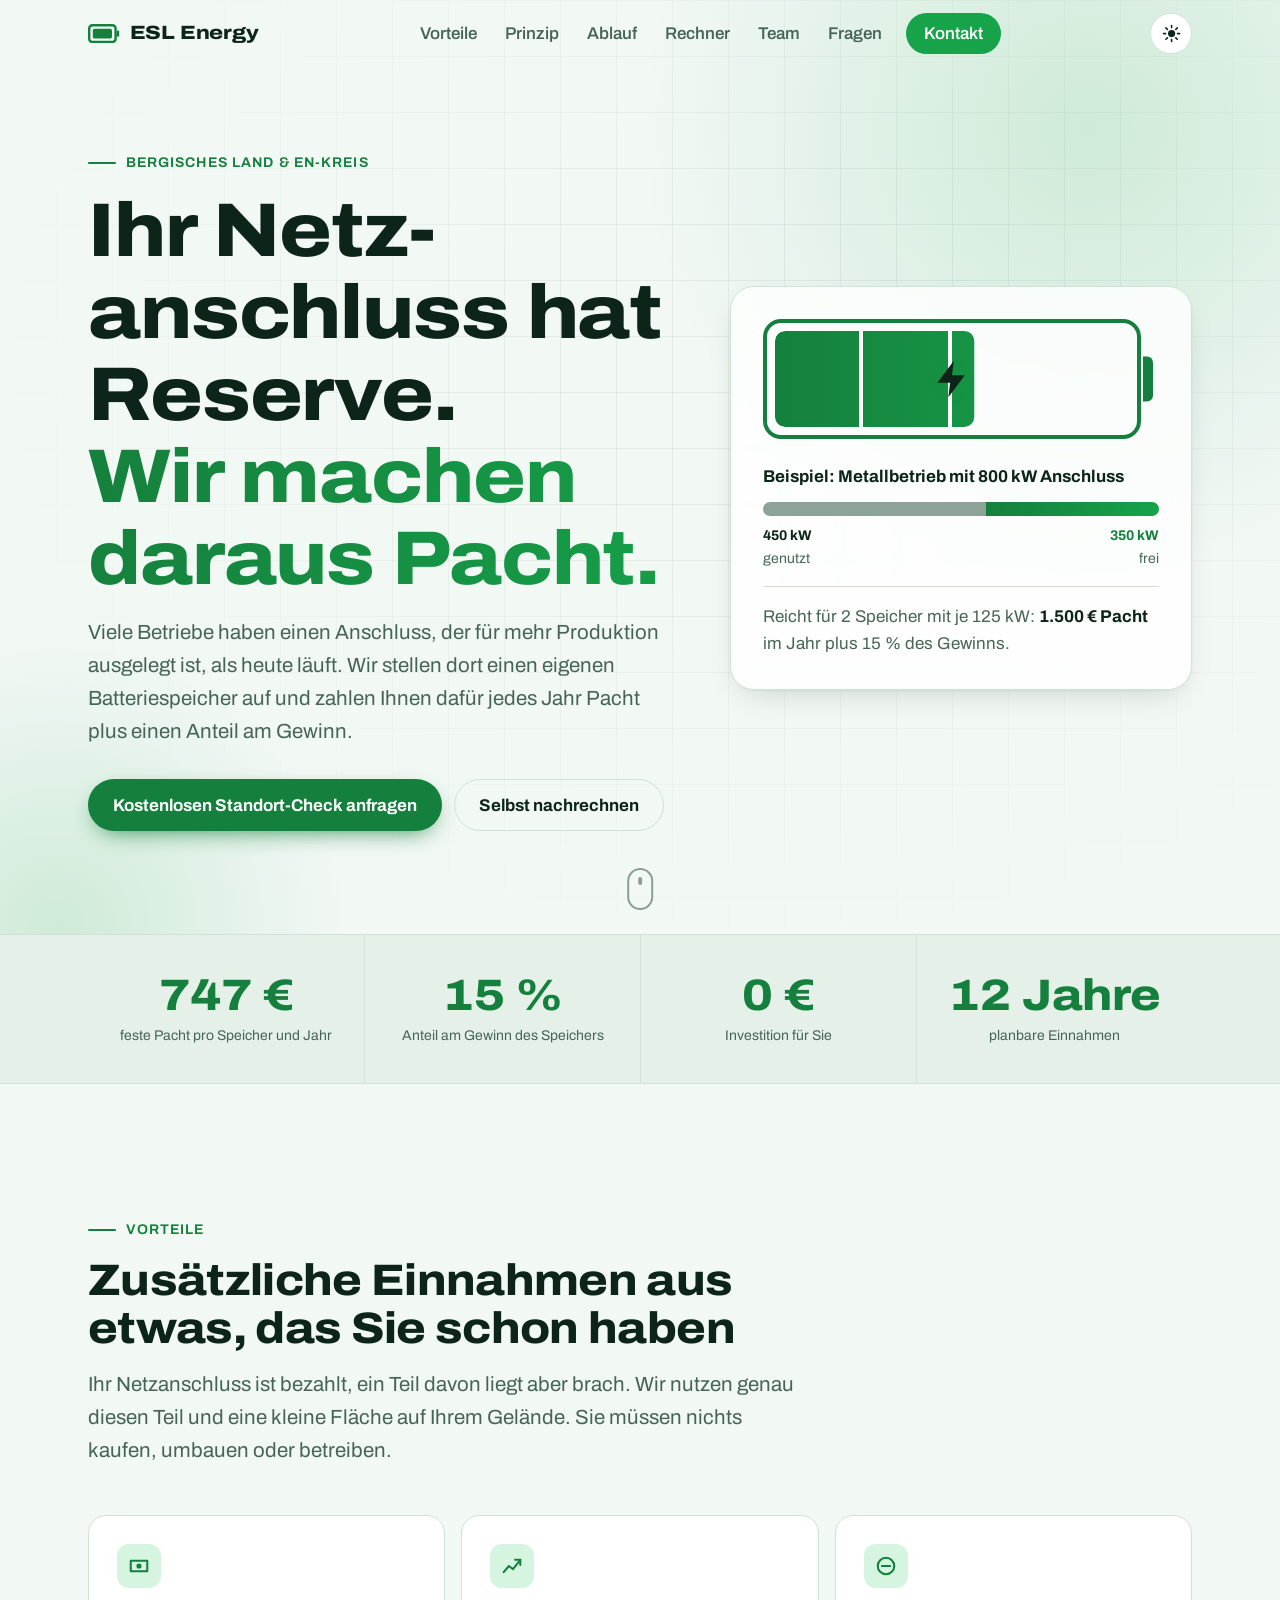
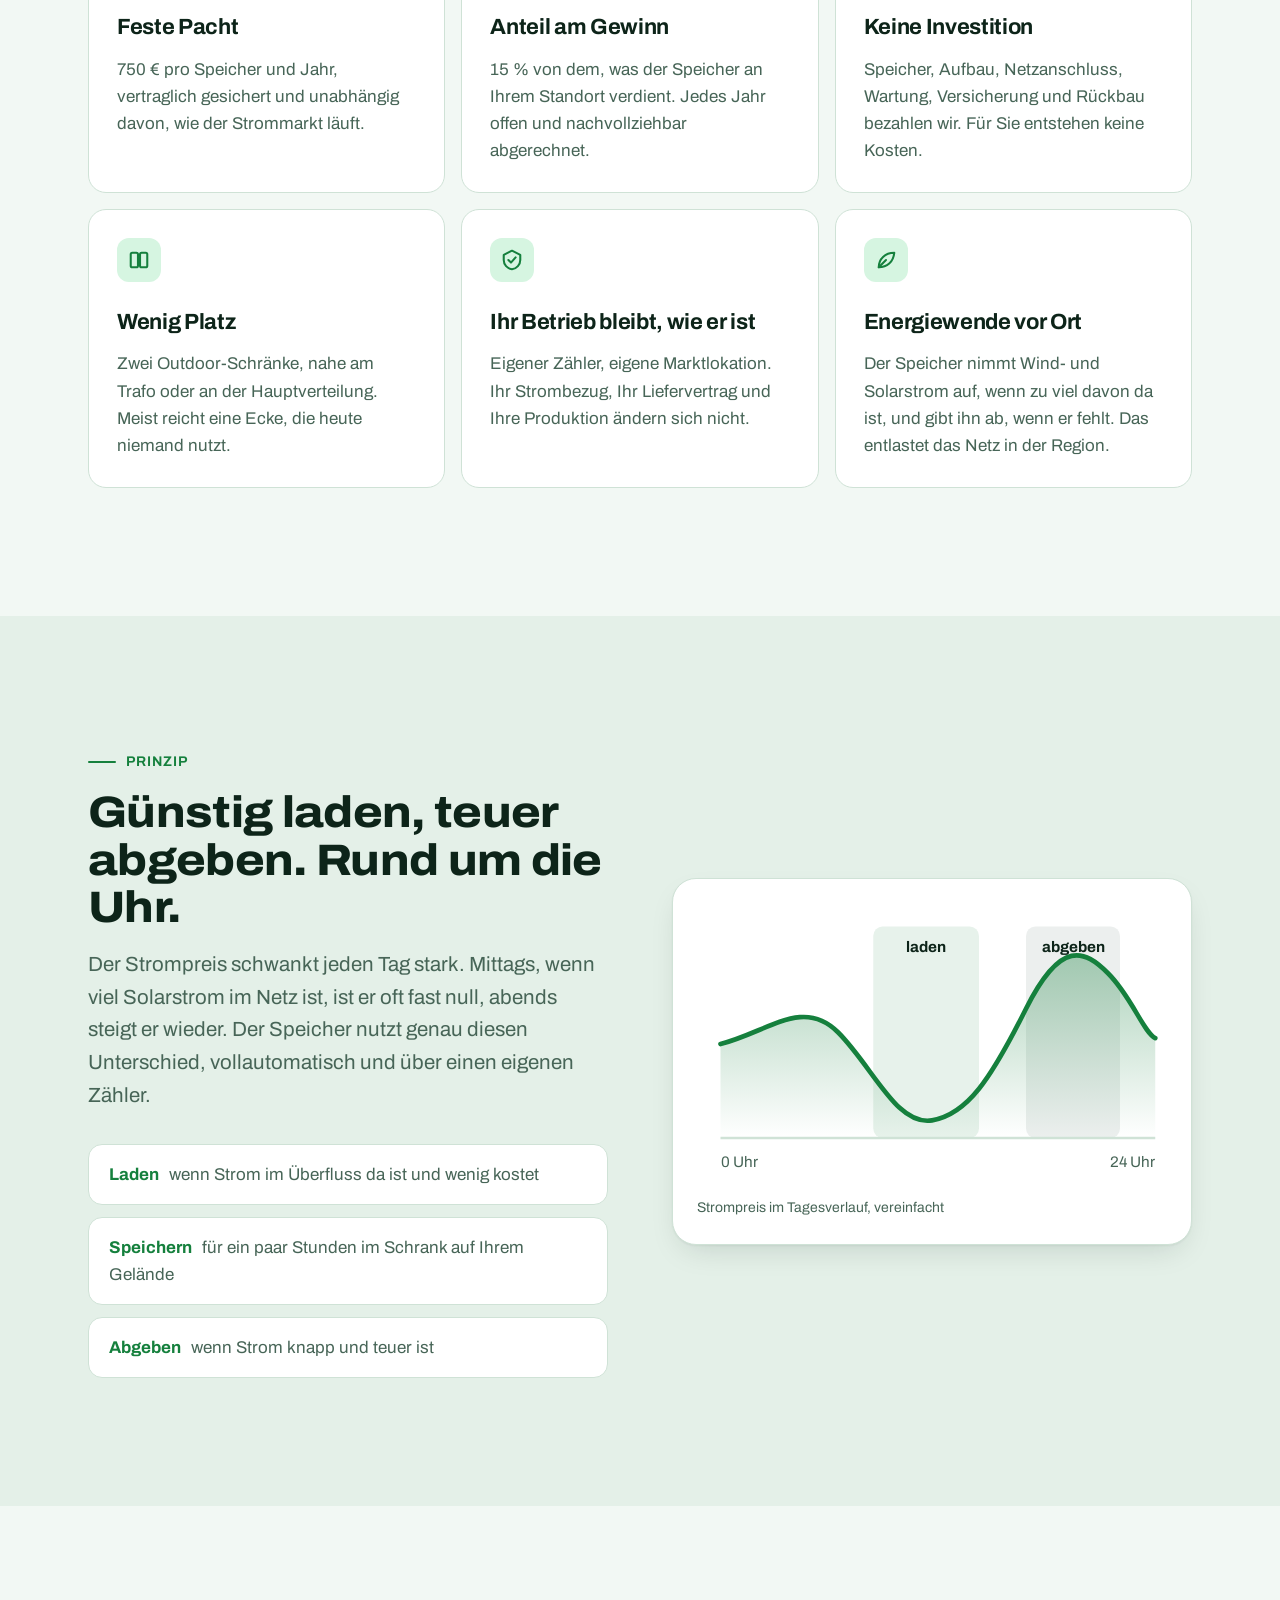
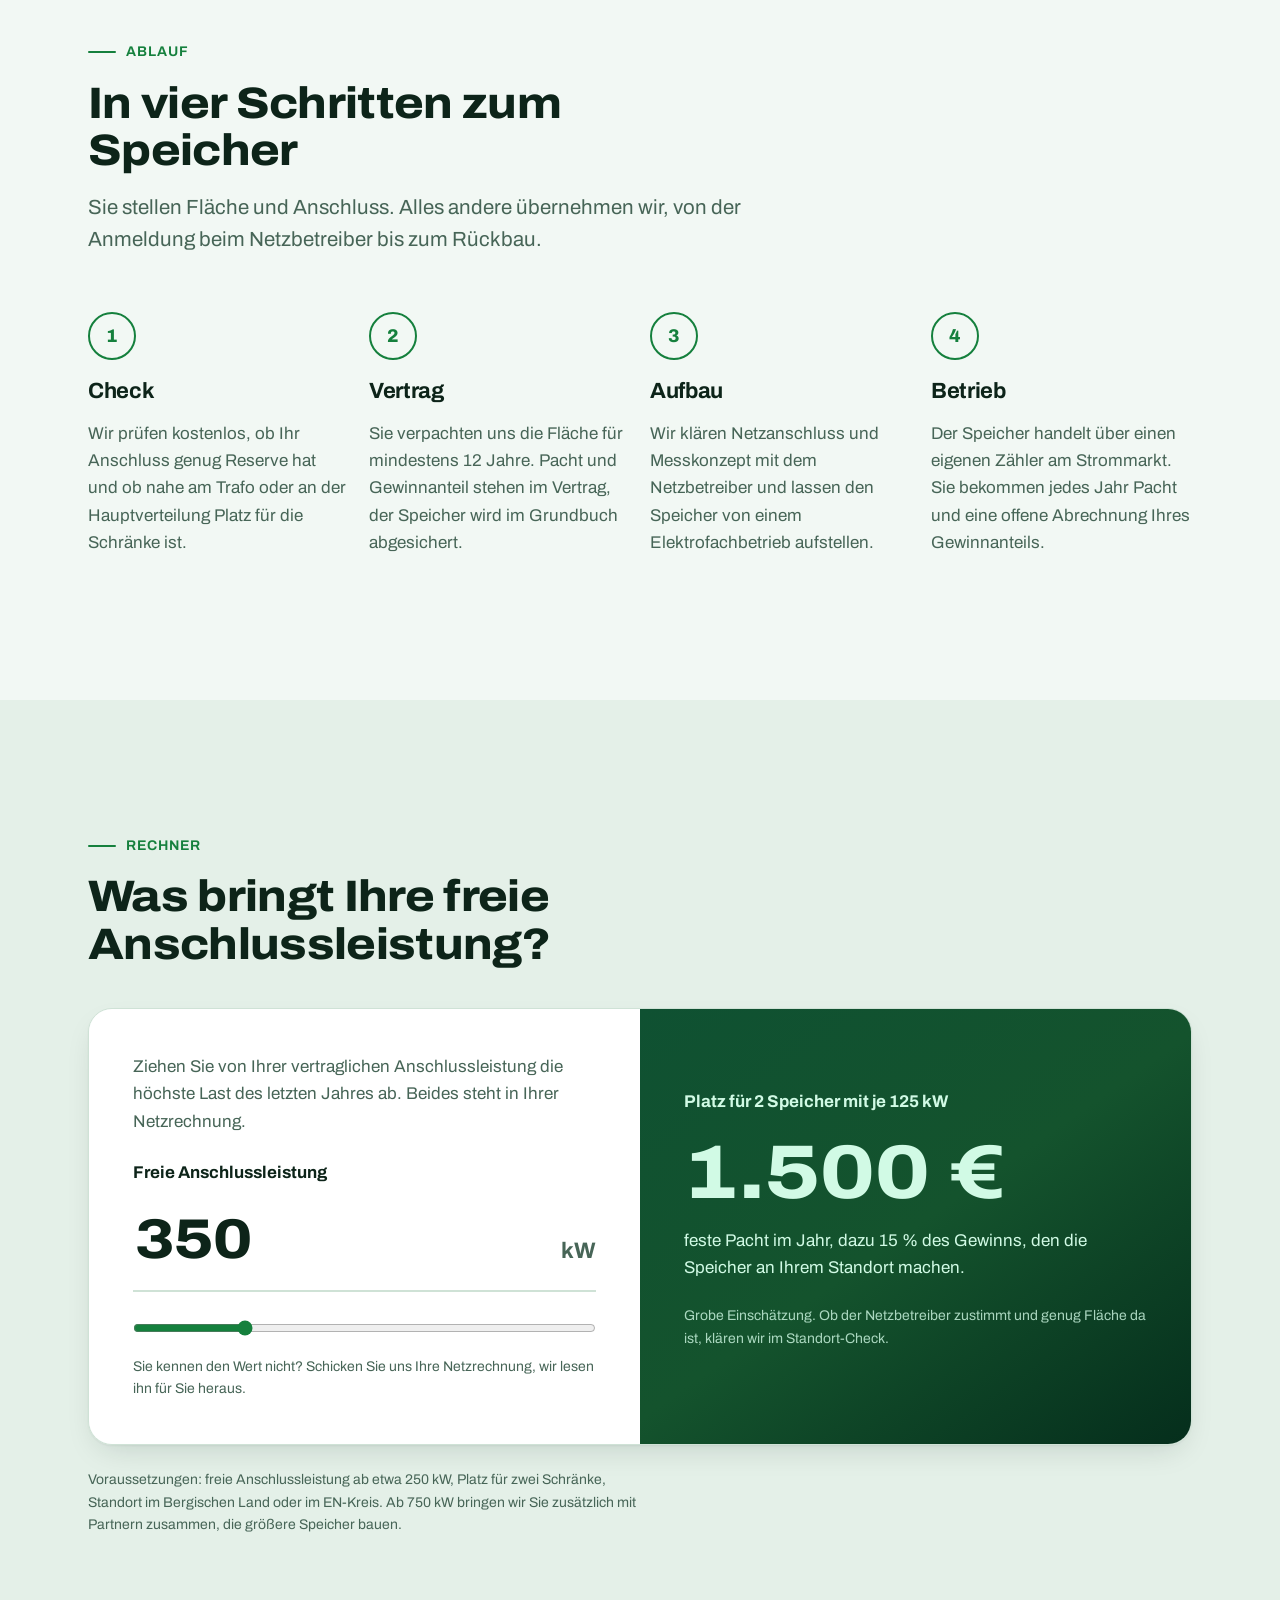
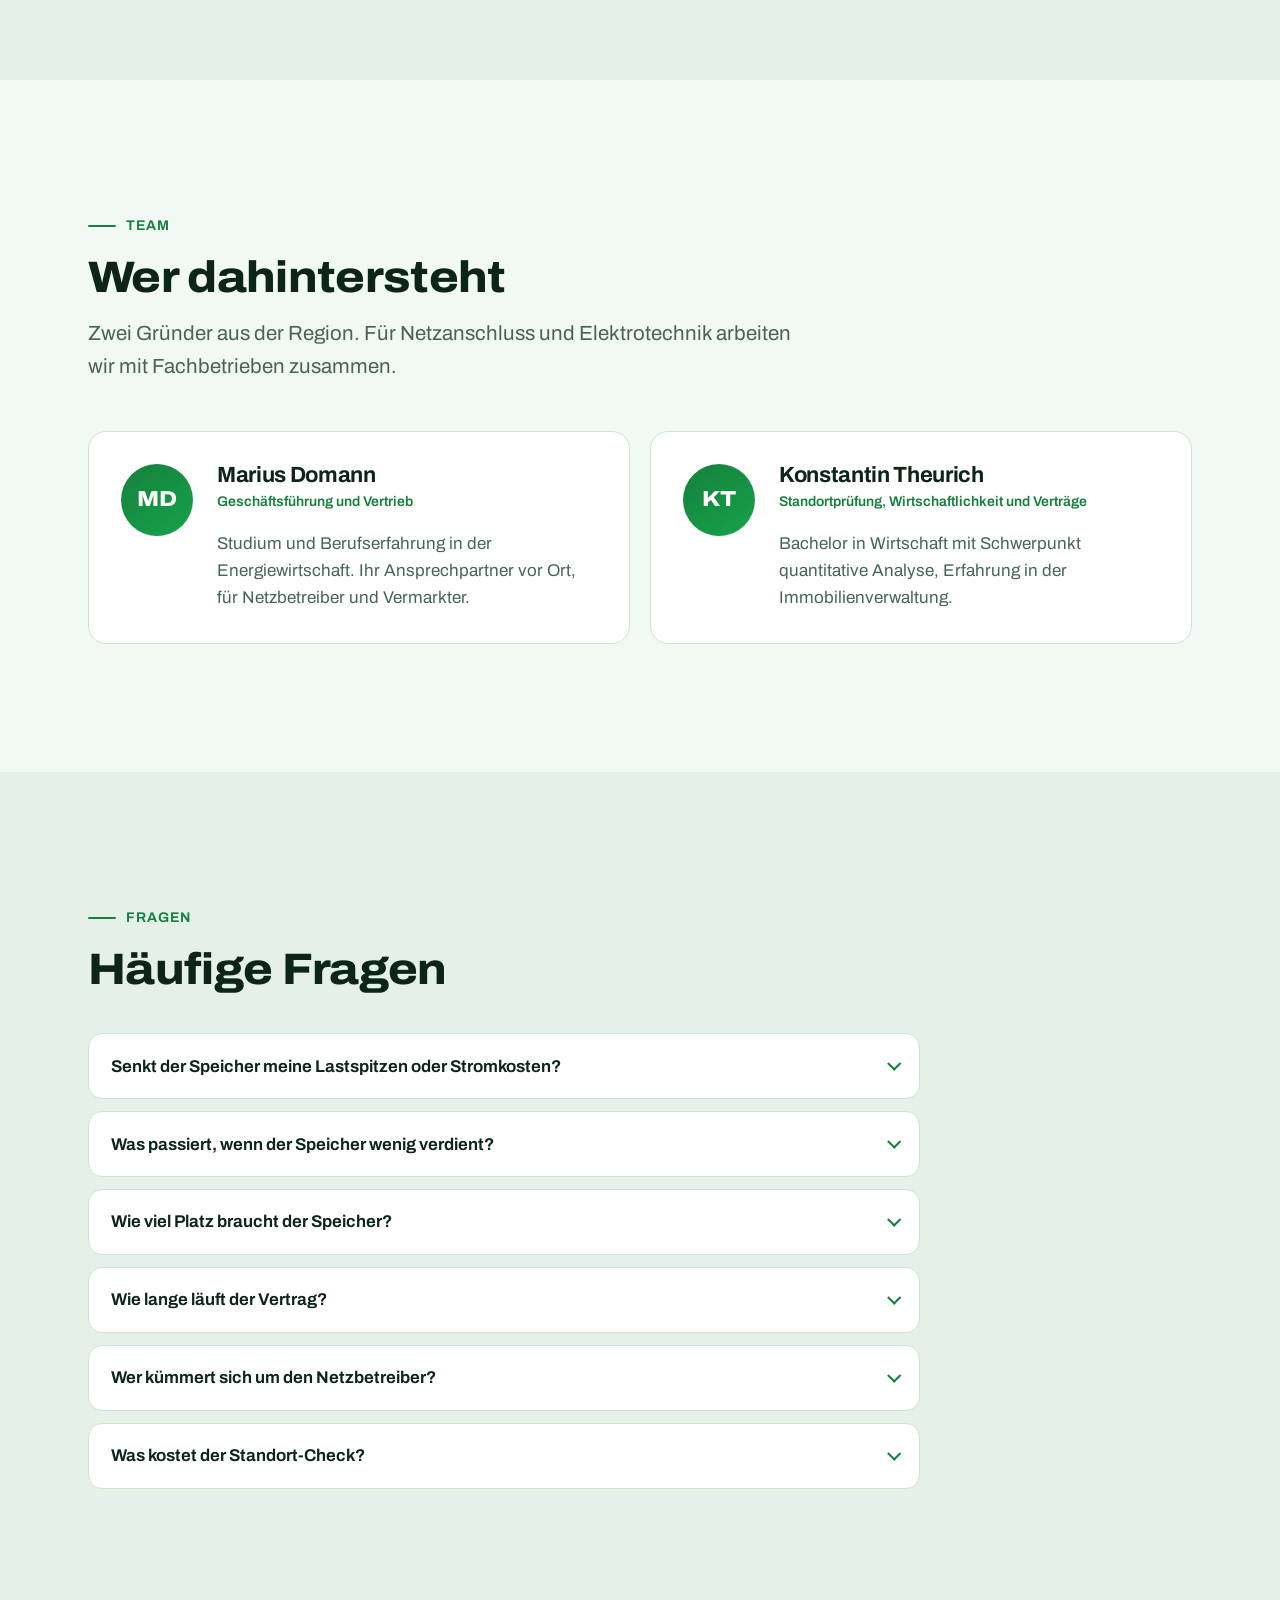
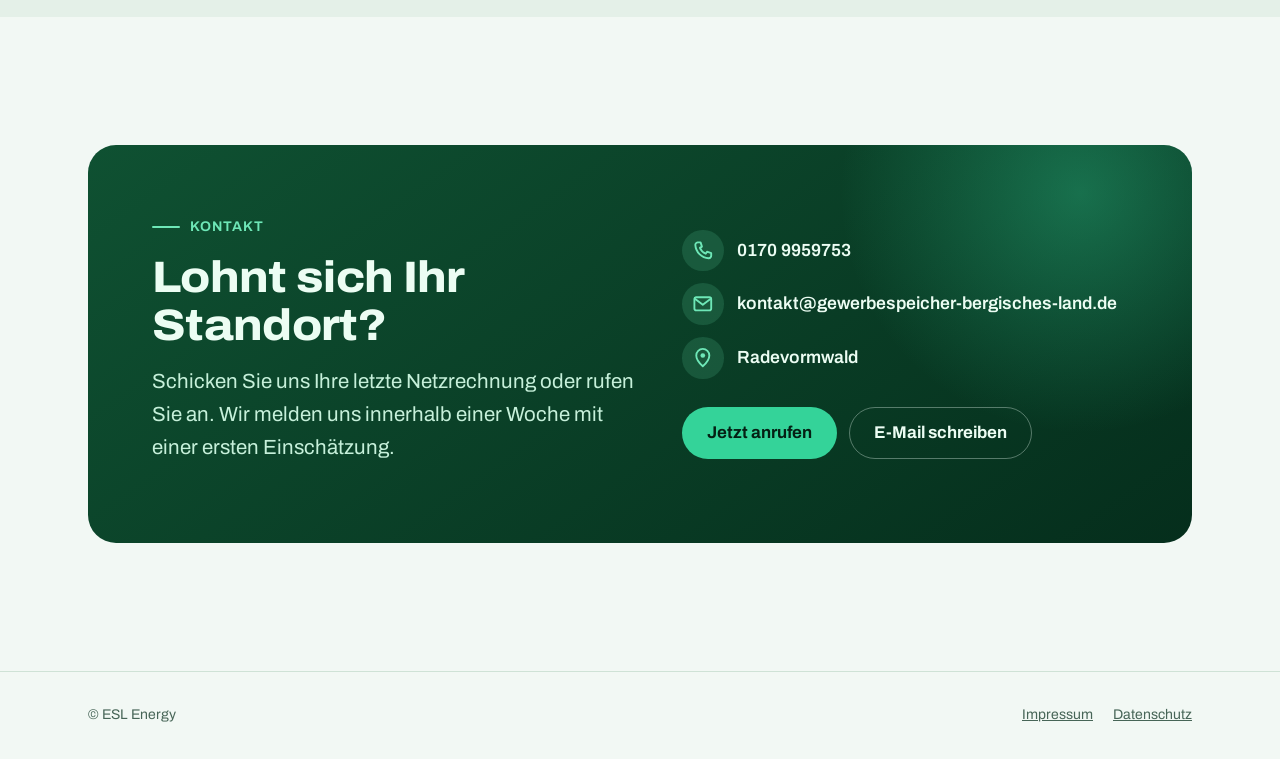
==== index.html @ 4857c7fc "Akku-Ladestand an Auslastung des Beispiels koppeln Die Batterie im Hero lädt jetzt einmal auf den ge" ====
<!doctype html>
<html lang="de">
<head>
  <meta charset="utf-8">
  <meta name="viewport" content="width=device-width, initial-scale=1">
  <title>ESL Energy – Pacht für Ihre freie Anschlussleistung</title>
  <meta name="description" content="ESL Energy stellt einen Batteriespeicher an Ihren vorhandenen Netzanschluss und zahlt Ihnen dafür Pacht plus Gewinnanteil. Ohne Investition, ohne Eingriff in Ihren Betrieb. Für Betriebe im Bergischen Land und im EN-Kreis.">
  <link rel="preload" href="fonts/archivo.woff2" as="font" type="font/woff2" crossorigin>
  <link rel="stylesheet" href="css/style.css">
  <link rel="icon" href="data:image/svg+xml,%3Csvg xmlns='http://www.w3.org/2000/svg' viewBox='0 0 32 32'%3E%3Crect width='32' height='32' rx='7' fill='%230f2a1f'/%3E%3Crect x='7' y='10' width='16' height='12' rx='2' fill='none' stroke='%2334d399' stroke-width='2'/%3E%3Crect x='24' y='14' width='2' height='4' rx='1' fill='%2334d399'/%3E%3Crect x='10' y='13' width='10' height='6' rx='1' fill='%2334d399'/%3E%3C/svg%3E">
  <script>
    // Gespeichertes Farbschema vor dem ersten Zeichnen setzen, damit nichts flackert
    try { var t = localStorage.getItem("esl-theme"); if (t) document.documentElement.dataset.theme = t; } catch (e) {}
  </script>
</head>
<body>

<div class="fortschritt" aria-hidden="true"><span></span></div>

<header class="kopf">
  <div class="wrap">
    <a class="marke" href="#start" aria-label="ESL Energy, nach oben">
      <svg viewBox="0 0 40 24" aria-hidden="true"><rect x="1.5" y="1.5" width="33" height="21" rx="4" fill="none" stroke="currentColor" stroke-width="3"/><rect x="36" y="8" width="3" height="8" rx="1.5" fill="currentColor"/><rect class="marke-ladung" x="6" y="6" width="24" height="12" rx="2" fill="currentColor"/></svg>
      ESL Energy
    </a>
    <nav class="nav" id="nav" aria-label="Hauptnavigation">
      <a href="#vorteile">Vorteile</a>
      <a href="#prinzip">Prinzip</a>
      <a href="#ablauf">Ablauf</a>
      <a href="#rechner">Rechner</a>
      <a href="#team">Team</a>
      <a href="#fragen">Fragen</a>
      <a class="nav-kontakt" href="#kontakt">Kontakt</a>
    </nav>
    <div class="kopf-aktionen">
      <button class="thema" type="button" aria-label="Hell oder dunkel umschalten">
        <svg class="thema-sonne" viewBox="0 0 24 24" aria-hidden="true"><circle cx="12" cy="12" r="4.5" fill="currentColor"/><g stroke="currentColor" stroke-width="2" stroke-linecap="round"><path d="M12 2v2.5M12 19.5V22M2 12h2.5M19.5 12H22M4.9 4.9l1.8 1.8M17.3 17.3l1.8 1.8M4.9 19.1l1.8-1.8M17.3 6.7l1.8-1.8"/></g></svg>
        <svg class="thema-mond" viewBox="0 0 24 24" aria-hidden="true"><path d="M20 14.5A8.5 8.5 0 0 1 9.5 4a8.5 8.5 0 1 0 10.5 10.5Z" fill="currentColor"/></svg>
      </button>
      <button class="menue" type="button" aria-label="Menü öffnen" aria-expanded="false" aria-controls="nav"><span></span><span></span></button>
    </div>
  </div>
</header>

<main>

  <section class="hero" id="start">
    <div class="hero-raster" aria-hidden="true"></div>
    <div class="wrap hero-inhalt">
      <div>
        <p class="kicker zeige">Bergisches Land &amp; EN-Kreis</p>
        <h1 class="zeige">Ihr Netz&shy;anschluss hat Reserve. <em>Wir machen daraus Pacht.</em></h1>
        <p class="lead zeige">Viele Betriebe haben einen Anschluss, der für mehr Produktion ausgelegt ist, als heute läuft. Wir stellen dort einen eigenen Batteriespeicher auf und zahlen Ihnen dafür jedes Jahr Pacht plus einen Anteil am Gewinn.</p>
        <div class="hero-aktion zeige">
          <a class="button" href="#kontakt">Kostenlosen Standort-Check anfragen</a>
          <a class="button button-leise" href="#rechner">Selbst nachrechnen</a>
        </div>
      </div>

      <figure class="akku zeige" style="--genutzt: 56.25%" aria-label="Beispiel: Netzanschluss mit 800 kW, davon 450 kW genutzt und 350 kW frei">
        <div class="akku-koerper" aria-hidden="true">
          <div class="akku-fuellung"></div>
          <svg class="akku-blitz" viewBox="0 0 24 24"><path d="M13 2 4 14h7l-1 8 9-12h-7z" fill="currentColor"/></svg>
        </div>
        <figcaption>
          <p class="akku-titel">Beispiel: Metallbetrieb mit 800 kW Anschluss</p>
          <div class="balken" aria-hidden="true"><div class="balken-genutzt"></div><div class="balken-frei"></div></div>
          <div class="balken-legende">
            <div><b>450 kW</b><span>genutzt</span></div>
            <div><b>350 kW</b><span>frei</span></div>
          </div>
          <p class="akku-fazit">Reicht für 2 Speicher mit je 125 kW: <b>1.500 € Pacht</b> im Jahr plus 15 % des Gewinns.</p>
        </figcaption>
      </figure>
    </div>
    <a class="runter" href="#vorteile" aria-label="Weiter nach unten"><span></span></a>
  </section>

  <section class="zahlenband" aria-label="Unser Angebot in Zahlen">
    <div class="wrap">
      <dl>
        <div class="zeige"><dt><span data-zaehle="750">750</span> €</dt><dd>feste Pacht pro Speicher und Jahr</dd></div>
        <div class="zeige"><dt><span data-zaehle="15">15</span> %</dt><dd>Anteil am Gewinn des Speichers</dd></div>
        <div class="zeige"><dt><span data-zaehle="0">0</span> €</dt><dd>Investition für Sie</dd></div>
        <div class="zeige"><dt><span data-zaehle="12">12</span> Jahre</dt><dd>planbare Einnahmen</dd></div>
      </dl>
    </div>
  </section>

  <section class="abschnitt" id="vorteile">
    <div class="wrap">
      <p class="kicker zeige">Vorteile</p>
      <h2 class="zeige">Zusätzliche Einnahmen aus etwas, das Sie schon haben</h2>
      <p class="lead zeige">Ihr Netzanschluss ist bezahlt, ein Teil davon liegt aber brach. Wir nutzen genau diesen Teil und eine kleine Fläche auf Ihrem Gelände. Sie müssen nichts kaufen, umbauen oder betreiben.</p>
      <div class="karten">
        <article class="karte zeige">
          <svg viewBox="0 0 24 24" aria-hidden="true"><path d="M4 7h16v10H4z" fill="none" stroke="currentColor" stroke-width="2" stroke-linejoin="round"/><circle cx="12" cy="12" r="2.5" fill="currentColor"/></svg>
          <h3>Feste Pacht</h3>
          <p>750 € pro Speicher und Jahr, vertraglich gesichert und unabhängig davon, wie der Strommarkt läuft.</p>
        </article>
        <article class="karte zeige">
          <svg viewBox="0 0 24 24" aria-hidden="true"><path d="M4 18l5-6 4 3 7-9" fill="none" stroke="currentColor" stroke-width="2" stroke-linecap="round" stroke-linejoin="round"/><path d="M15 6h5v5" fill="none" stroke="currentColor" stroke-width="2" stroke-linecap="round" stroke-linejoin="round"/></svg>
          <h3>Anteil am Gewinn</h3>
          <p>15 % von dem, was der Speicher an Ihrem Standort verdient. Jedes Jahr offen und nachvollziehbar abgerechnet.</p>
        </article>
        <article class="karte zeige">
          <svg viewBox="0 0 24 24" aria-hidden="true"><circle cx="12" cy="12" r="8" fill="none" stroke="currentColor" stroke-width="2"/><path d="M8 12h8" stroke="currentColor" stroke-width="2" stroke-linecap="round"/></svg>
          <h3>Keine Investition</h3>
          <p>Speicher, Aufbau, Netzanschluss, Wartung, Versicherung und Rückbau bezahlen wir. Für Sie entstehen keine Kosten.</p>
        </article>
        <article class="karte zeige">
          <svg viewBox="0 0 24 24" aria-hidden="true"><rect x="4" y="5" width="7" height="14" rx="1.5" fill="none" stroke="currentColor" stroke-width="2"/><rect x="13" y="5" width="7" height="14" rx="1.5" fill="none" stroke="currentColor" stroke-width="2"/></svg>
          <h3>Wenig Platz</h3>
          <p>Zwei Outdoor-Schränke, nahe am Trafo oder an der Hauptverteilung. Meist reicht eine Ecke, die heute niemand nutzt.</p>
        </article>
        <article class="karte zeige">
          <svg viewBox="0 0 24 24" aria-hidden="true"><path d="M12 3l8 4v5c0 4.5-3.4 8.3-8 9-4.6-.7-8-4.5-8-9V7z" fill="none" stroke="currentColor" stroke-width="2" stroke-linejoin="round"/><path d="M8.5 12l2.5 2.5 4.5-5" fill="none" stroke="currentColor" stroke-width="2" stroke-linecap="round" stroke-linejoin="round"/></svg>
          <h3>Ihr Betrieb bleibt, wie er ist</h3>
          <p>Eigener Zähler, eigene Marktlokation. Ihr Strombezug, Ihr Liefervertrag und Ihre Produktion ändern sich nicht.</p>
        </article>
        <article class="karte zeige">
          <svg viewBox="0 0 24 24" aria-hidden="true"><path d="M5 19c0-8 6-14 15-14-1 9-7 14-15 14z" fill="none" stroke="currentColor" stroke-width="2" stroke-linejoin="round"/><path d="M5 19l7-7" stroke="currentColor" stroke-width="2" stroke-linecap="round"/></svg>
          <h3>Energiewende vor Ort</h3>
          <p>Der Speicher nimmt Wind- und Solarstrom auf, wenn zu viel davon da ist, und gibt ihn ab, wenn er fehlt. Das entlastet das Netz in der Region.</p>
        </article>
      </div>
    </div>
  </section>

  <section class="abschnitt abschnitt-tief" id="prinzip">
    <div class="wrap prinzip">
      <div>
        <p class="kicker zeige">Prinzip</p>
        <h2 class="zeige">Günstig laden, teuer abgeben. Rund um die Uhr.</h2>
        <p class="lead zeige">Der Strompreis schwankt jeden Tag stark. Mittags, wenn viel Solarstrom im Netz ist, ist er oft fast null, abends steigt er wieder. Der Speicher nutzt genau diesen Unterschied, vollautomatisch und über einen eigenen Zähler.</p>
        <ol class="prinzip-schritte">
          <li class="zeige"><b>Laden</b> wenn Strom im Überfluss da ist und wenig kostet</li>
          <li class="zeige"><b>Speichern</b> für ein paar Stunden im Schrank auf Ihrem Gelände</li>
          <li class="zeige"><b>Abgeben</b> wenn Strom knapp und teuer ist</li>
        </ol>
      </div>
      <figure class="kurve zeige" aria-label="Schematischer Tagesverlauf des Strompreises mit Lade- und Entladephasen">
        <svg viewBox="0 0 400 240" aria-hidden="true">
          <defs>
            <linearGradient id="kurve-flaeche" x1="0" y1="0" x2="0" y2="1"><stop offset="0" stop-color="currentColor" stop-opacity=".35"/><stop offset="1" stop-color="currentColor" stop-opacity="0"/></linearGradient>
          </defs>
          <rect class="kurve-laden" x="150" y="20" width="90" height="180" rx="8"/>
          <rect class="kurve-abgeben" x="280" y="20" width="80" height="180" rx="8"/>
          <path class="kurve-flaeche" d="M20 120 C60 110 90 80 120 110 S170 190 200 185 S250 150 280 90 S330 40 350 60 S380 110 390 115 L390 200 L20 200 Z" fill="url(#kurve-flaeche)"/>
          <path class="kurve-linie" d="M20 120 C60 110 90 80 120 110 S170 190 200 185 S250 150 280 90 S330 40 350 60 S380 110 390 115" fill="none" stroke="currentColor" stroke-width="4" stroke-linecap="round"/>
          <line x1="20" y1="200" x2="390" y2="200" class="kurve-achse"/>
          <text x="195" y="42" text-anchor="middle" class="kurve-marke">laden</text>
          <text x="320" y="42" text-anchor="middle" class="kurve-marke">abgeben</text>
          <text x="20" y="225">0 Uhr</text>
          <text x="390" y="225" text-anchor="end">24 Uhr</text>
        </svg>
        <figcaption>Strompreis im Tagesverlauf, vereinfacht</figcaption>
      </figure>
    </div>
  </section>

  <section class="abschnitt" id="ablauf">
    <div class="wrap">
      <p class="kicker zeige">Ablauf</p>
      <h2 class="zeige">In vier Schritten zum Speicher</h2>
      <p class="lead zeige">Sie stellen Fläche und Anschluss. Alles andere übernehmen wir, von der Anmeldung beim Netzbetreiber bis zum Rückbau.</p>
      <ol class="ablauf">
        <li class="zeige">
          <span class="ablauf-nr">1</span>
          <h3>Check</h3>
          <p>Wir prüfen kostenlos, ob Ihr Anschluss genug Reserve hat und ob nahe am Trafo oder an der Hauptverteilung Platz für die Schränke ist.</p>
        </li>
        <li class="zeige">
          <span class="ablauf-nr">2</span>
          <h3>Vertrag</h3>
          <p>Sie verpachten uns die Fläche für mindestens 12 Jahre. Pacht und Gewinnanteil stehen im Vertrag, der Speicher wird im Grundbuch abgesichert.</p>
        </li>
        <li class="zeige">
          <span class="ablauf-nr">3</span>
          <h3>Aufbau</h3>
          <p>Wir klären Netzanschluss und Messkonzept mit dem Netzbetreiber und lassen den Speicher von einem Elektrofachbetrieb aufstellen.</p>
        </li>
        <li class="zeige">
          <span class="ablauf-nr">4</span>
          <h3>Betrieb</h3>
          <p>Der Speicher handelt über einen eigenen Zähler am Strommarkt. Sie bekommen jedes Jahr Pacht und eine offene Abrechnung Ihres Gewinnanteils.</p>
        </li>
      </ol>
    </div>
  </section>

  <section class="abschnitt abschnitt-tief" id="rechner">
    <div class="wrap">
      <p class="kicker zeige">Rechner</p>
      <h2 class="zeige">Was bringt Ihre freie Anschlussleistung?</h2>
      <div class="rechner zeige">
        <div class="rechner-feld">
          <p>Ziehen Sie von Ihrer vertraglichen Anschlussleistung die höchste Last des letzten Jahres ab. Beides steht in Ihrer Netzrechnung.</p>
          <label for="kw">Freie Anschlussleistung</label>
          <div class="eingabe">
            <input id="kw" type="number" inputmode="numeric" min="0" max="5000" step="25" value="350">
            <span>kW</span>
          </div>
          <input id="kw-regler" type="range" min="0" max="1500" step="25" value="350" aria-label="Freie Anschlussleistung einstellen">
          <p class="hinweis">Sie kennen den Wert nicht? Schicken Sie uns Ihre Netzrechnung, wir lesen ihn für Sie heraus.</p>
        </div>
        <div class="ergebnis" id="ergebnis" aria-live="polite"></div>
      </div>
      <p class="voraussetzung zeige">Voraussetzungen: freie Anschlussleistung ab etwa 250 kW, Platz für zwei Schränke, Standort im Bergischen Land oder im EN-Kreis. Ab 750 kW bringen wir Sie zusätzlich mit Partnern zusammen, die größere Speicher bauen.</p>
    </div>
  </section>

  <section class="abschnitt" id="team">
    <div class="wrap">
      <p class="kicker zeige">Team</p>
      <h2 class="zeige">Wer dahintersteht</h2>
      <p class="lead zeige">Zwei Gründer aus der Region. Für Netzanschluss und Elektrotechnik arbeiten wir mit Fachbetrieben zusammen.</p>
      <div class="team">
        <article class="person zeige">
          <div class="person-bild" aria-hidden="true">MD</div>
          <div>
            <h3>Marius Domann</h3>
            <p class="rolle">Geschäftsführung und Vertrieb</p>
            <p>Studium und Berufserfahrung in der Energiewirtschaft. Ihr Ansprechpartner vor Ort, für Netzbetreiber und Vermarkter.</p>
          </div>
        </article>
        <article class="person zeige">
          <div class="person-bild" aria-hidden="true">KT</div>
          <div>
            <h3>Konstantin Theurich</h3>
            <p class="rolle">Standortprüfung, Wirtschaftlichkeit und Verträge</p>
            <p>Bachelor in Wirtschaft mit Schwerpunkt quantitative Analyse, Erfahrung in der Immobilienverwaltung.</p>
          </div>
        </article>
      </div>
    </div>
  </section>

  <section class="abschnitt abschnitt-tief" id="fragen">
    <div class="wrap">
      <p class="kicker zeige">Fragen</p>
      <h2 class="zeige">Häufige Fragen</h2>
      <div class="fragen">
        <details class="zeige">
          <summary>Senkt der Speicher meine Lastspitzen oder Stromkosten?</summary>
          <p>Nein. Der Speicher ist bewusst vom Strombezug Ihres Betriebs getrennt. Er verdient nur am Strommarkt, indem er günstigen Strom speichert und teurer wieder abgibt. Sie verdienen über Pacht und Gewinnanteil.</p>
        </details>
        <details class="zeige">
          <summary>Was passiert, wenn der Speicher wenig verdient?</summary>
          <p>Die Pacht von 750 € pro Speicher und Jahr bekommen Sie in jedem Fall. Nur der Gewinnanteil schwankt mit dem Strommarkt. Das Risiko für Anlage und Betrieb tragen wir.</p>
        </details>
        <details class="zeige">
          <summary>Wie viel Platz braucht der Speicher?</summary>
          <p>Ein Speicher mit 125 kW passt in einen Outdoor-Schrank. Im Normalfall stellen wir zwei Schränke auf, möglichst nah am Trafo oder an der Hauptverteilung, damit die Kabelwege kurz bleiben.</p>
        </details>
        <details class="zeige">
          <summary>Wie lange läuft der Vertrag?</summary>
          <p>Mindestens 12 Jahre. Der Speicher wird mit einer Dienstbarkeit im Grundbuch abgesichert, damit er auch bei einem Verkauf des Grundstücks bleiben kann. Am Ende bauen wir ihn auf unsere Kosten zurück.</p>
        </details>
        <details class="zeige">
          <summary>Wer kümmert sich um den Netzbetreiber?</summary>
          <p>Wir. Anmeldung, eigene Marktlokation, Messkonzept und Abstimmung mit dem Netzbetreiber gehören zu unserer Arbeit. Von Ihnen brauchen wir dafür nur eine Vollmacht und Zugang zum Standort.</p>
        </details>
        <details class="zeige">
          <summary>Was kostet der Standort-Check?</summary>
          <p>Nichts. Wir schauen uns Netzrechnung und Fläche an und sagen Ihnen ehrlich, ob es passt. Ein Vertrag entsteht erst, wenn Sie zustimmen.</p>
        </details>
      </div>
    </div>
  </section>

  <section class="abschnitt kontakt" id="kontakt">
    <div class="wrap">
      <div class="kontakt-box zeige">
        <div>
          <p class="kicker">Kontakt</p>
          <h2>Lohnt sich Ihr Standort?</h2>
          <p class="lead">Schicken Sie uns Ihre letzte Netzrechnung oder rufen Sie an. Wir melden uns innerhalb einer Woche mit einer ersten Einschätzung.</p>
        </div>
        <div class="kontakt-daten">
          <a class="kontakt-zeile" href="tel:+491709959753">
            <svg viewBox="0 0 24 24" aria-hidden="true"><path d="M6.6 3h3l1.5 4.5-2.2 1.4a11 11 0 0 0 6.2 6.2l1.4-2.2L21 14.4v3A2.6 2.6 0 0 1 18.4 20 15.4 15.4 0 0 1 4 5.6 2.6 2.6 0 0 1 6.6 3z" fill="none" stroke="currentColor" stroke-width="2" stroke-linejoin="round"/></svg>
            0170 9959753
          </a>
          <a class="kontakt-zeile" href="mailto:kontakt@gewerbespeicher-bergisches-land.de">
            <svg viewBox="0 0 24 24" aria-hidden="true"><rect x="3" y="5" width="18" height="14" rx="2" fill="none" stroke="currentColor" stroke-width="2"/><path d="M3.5 6.5 12 13l8.5-6.5" fill="none" stroke="currentColor" stroke-width="2" stroke-linejoin="round"/></svg>
            kontakt@gewerbespeicher-bergisches-land.de
          </a>
          <p class="kontakt-zeile kontakt-ort">
            <svg viewBox="0 0 24 24" aria-hidden="true"><path d="M12 21s7-6.1 7-11.5A7 7 0 0 0 5 9.5C5 14.9 12 21 12 21z" fill="none" stroke="currentColor" stroke-width="2" stroke-linejoin="round"/><circle cx="12" cy="9.5" r="2.5" fill="currentColor"/></svg>
            Radevormwald
          </p>
          <div class="kontakt-knoepfe">
            <a class="button" href="tel:+491709959753">Jetzt anrufen</a>
            <a class="button button-leise" href="mailto:kontakt@gewerbespeicher-bergisches-land.de?subject=Standort-Check">E-Mail schreiben</a>
          </div>
        </div>
      </div>
    </div>
  </section>

</main>

<footer class="fuss">
  <div class="wrap">
    <span>© ESL Energy</span>
    <nav aria-label="Rechtliches">
      <a href="impressum.html">Impressum</a>
      <a href="datenschutz.html">Datenschutz</a>
    </nav>
  </div>
</footer>

<script src="js/main.js"></script>
<script src="js/rechner.js"></script>
</body>
</html>
---- css/style.css ----
/* ESL Energy – Stylesheet
   Grüntöne in Hell und Dunkel. Dunkel folgt der Systemeinstellung,
   der Schalter oben rechts überschreibt sie (data-theme auf <html>). */

@font-face {
  font-family: "Archivo";
  src: url("../fonts/archivo.woff2") format("woff2");
  font-weight: 100 900;
  font-stretch: 62% 125%;
  font-display: swap;
}

/* ---------- Farben ---------- */
:root {
  --bg: #f2f8f4;
  --bg-tief: #e4f0e8;
  --flaeche: #ffffff;
  --text: #0d2419;
  --text-2: #476557;
  --linie: #cfe2d6;
  --akzent: #15803d;
  --akzent-2: #16a34a;
  --akzent-hell: #d6f5e1;
  --auf-akzent: #ffffff;
  --glow: rgba(22, 163, 74, 0.16);
  --raster: rgba(13, 36, 25, 0.06);
  --schatten: 0 1px 2px rgba(13, 36, 25, 0.05), 0 12px 32px -12px rgba(13, 36, 25, 0.18);
  --kopf-bg: rgba(242, 248, 244, 0.78);
  color-scheme: light;
}

@media (prefers-color-scheme: dark) {
  :root:not([data-theme="light"]) {
    --bg: #06120c;
    --bg-tief: #0a1b13;
    --flaeche: #0f2419;
    --text: #e3f3e9;
    --text-2: #94b5a3;
    --linie: #1d3a2b;
    --akzent: #34d399;
    --akzent-2: #6ee7b7;
    --akzent-hell: #12382a;
    --auf-akzent: #052014;
    --glow: rgba(52, 211, 153, 0.18);
    --raster: rgba(110, 231, 183, 0.06);
    --schatten: 0 1px 2px rgba(0, 0, 0, 0.3), 0 16px 40px -16px rgba(0, 0, 0, 0.6);
    --kopf-bg: rgba(6, 18, 12, 0.72);
    color-scheme: dark;
  }
}
:root[data-theme="dark"] {
  --bg: #06120c;
  --bg-tief: #0a1b13;
  --flaeche: #0f2419;
  --text: #e3f3e9;
  --text-2: #94b5a3;
  --linie: #1d3a2b;
  --akzent: #34d399;
  --akzent-2: #6ee7b7;
  --akzent-hell: #12382a;
  --auf-akzent: #052014;
  --glow: rgba(52, 211, 153, 0.18);
  --raster: rgba(110, 231, 183, 0.06);
  --schatten: 0 1px 2px rgba(0, 0, 0, 0.3), 0 16px 40px -16px rgba(0, 0, 0, 0.6);
  --kopf-bg: rgba(6, 18, 12, 0.72);
  color-scheme: dark;
}

:root {
  --s-1: 0.875rem;
  --s0: 1.0625rem;
  --s1: 1.375rem;
  --s2: clamp(1.9rem, 4vw, 2.75rem);
  --s3: clamp(2.6rem, 6.2vw, 4.75rem);
  --breite: 74rem;
  --rand: clamp(1rem, 4vw, 2.5rem);
  --kopf-h: 4.25rem;
  --radius: 18px;
}

/* ---------- Grundlagen ---------- */
*, *::before, *::after { box-sizing: border-box; }
html { scroll-behavior: smooth; scroll-padding-top: calc(var(--kopf-h) + 0.5rem); }
@media (prefers-reduced-motion: reduce) { html { scroll-behavior: auto; } }

body {
  margin: 0;
  background: var(--bg);
  color: var(--text);
  font-family: "Archivo", system-ui, -apple-system, "Segoe UI", sans-serif;
  font-size: var(--s0);
  line-height: 1.6;
  -webkit-font-smoothing: antialiased;
  overflow-x: hidden;
  transition: background-color 0.4s, color 0.4s;
}

h1, h2, h3 { line-height: 1.08; margin: 0 0 1rem; letter-spacing: -0.015em; }
h1 { font-size: var(--s3); font-weight: 800; font-stretch: 112%; }
h2 { font-size: var(--s2); font-weight: 780; font-stretch: 110%; max-width: 22ch; }
h3 { font-size: var(--s1); font-weight: 700; }
p { margin: 0 0 1rem; }
a { color: var(--akzent); }
svg { flex-shrink: 0; }

.wrap { width: 100%; max-width: var(--breite); margin: 0 auto; padding: 0 var(--rand); }
.lead { font-size: clamp(1.1rem, 1.6vw, 1.3rem); color: var(--text-2); max-width: 60ch; }
.kicker {
  display: inline-flex; align-items: center; gap: 0.6rem;
  font-size: var(--s-1); font-weight: 650; letter-spacing: 0.08em; text-transform: uppercase;
  color: var(--akzent); margin-bottom: 1rem;
}
.kicker::before { content: ""; width: 1.75rem; height: 2px; background: currentColor; border-radius: 2px; }

/* ---------- Scroll-Fortschritt ---------- */
.fortschritt { position: fixed; inset: 0 0 auto; height: 3px; z-index: 60; pointer-events: none; }
.fortschritt span {
  display: block; height: 100%; width: 100%;
  background: linear-gradient(90deg, var(--akzent), var(--akzent-2));
  transform-origin: 0 50%; transform: scaleX(var(--fortschritt, 0));
}

/* ---------- Kopf ---------- */
.kopf {
  position: sticky; top: 0; z-index: 50;
  height: var(--kopf-h);
  display: flex; align-items: center;
  border-bottom: 1px solid transparent;
  transition: background-color 0.3s, border-color 0.3s, backdrop-filter 0.3s;
}
.kopf.gescrollt {
  background: var(--kopf-bg);
  -webkit-backdrop-filter: saturate(160%) blur(14px);
  backdrop-filter: saturate(160%) blur(14px);
  border-bottom-color: var(--linie);
}
.kopf .wrap { display: flex; align-items: center; justify-content: space-between; gap: 1.5rem; }

.marke {
  display: inline-flex; align-items: center; gap: 0.6rem;
  font-weight: 800; font-stretch: 118%; font-size: 1.2rem; letter-spacing: -0.01em;
  color: var(--text); text-decoration: none; white-space: nowrap;
}
.marke svg { width: 2rem; color: var(--akzent); }
.marke-ladung { transform-origin: 6px 12px; animation: ladung 4s ease-in-out infinite; }
@keyframes ladung { 0% { transform: scaleX(0.2); } 60%, 100% { transform: scaleX(1); } }

.nav { display: flex; align-items: center; gap: 0.25rem; }
.nav a {
  position: relative; color: var(--text-2); text-decoration: none; font-weight: 560;
  padding: 0.45rem 0.75rem; border-radius: 999px; transition: color 0.2s, background-color 0.2s;
}
.nav a:hover { color: var(--text); background: var(--akzent-hell); }
.nav a.aktiv { color: var(--akzent); }
.nav a.aktiv::after {
  content: ""; position: absolute; left: 50%; bottom: 0.1rem; width: 4px; height: 4px;
  border-radius: 50%; background: currentColor; transform: translateX(-50%);
}
.nav .nav-kontakt { background: var(--akzent); color: var(--auf-akzent); margin-left: 0.5rem; padding-inline: 1.1rem; }
.nav .nav-kontakt:hover, .nav .nav-kontakt.aktiv { background: var(--akzent-2); color: var(--auf-akzent); }
.nav .nav-kontakt.aktiv::after { display: none; }

.kopf-aktionen { display: flex; align-items: center; gap: 0.5rem; }
.thema, .menue {
  display: grid; place-items: center; width: 2.6rem; height: 2.6rem;
  border: 1px solid var(--linie); border-radius: 50%;
  background: var(--flaeche); color: var(--text); cursor: pointer;
  transition: transform 0.3s, border-color 0.2s;
}
.thema:hover { transform: rotate(20deg); border-color: var(--akzent); }
.thema svg { width: 1.2rem; height: 1.2rem; }
.thema-mond { display: none; }
:root[data-theme="dark"] .thema-sonne { display: none; }
:root[data-theme="dark"] .thema-mond { display: block; }
@media (prefers-color-scheme: dark) {
  :root:not([data-theme="light"]) .thema-sonne { display: none; }
  :root:not([data-theme="light"]) .thema-mond { display: block; }
}

.menue { display: none; }
.menue span { display: block; width: 1.1rem; height: 2px; background: currentColor; border-radius: 2px; transition: transform 0.3s; grid-area: 1 / 1; }
.menue span:first-child { transform: translateY(-4px); }
.menue span:last-child { transform: translateY(4px); }
.menue[aria-expanded="true"] span:first-child { transform: rotate(45deg); }
.menue[aria-expanded="true"] span:last-child { transform: rotate(-45deg); }

@media (max-width: 960px) {
  .menue { display: grid; }
  .kopf-aktionen { margin-left: auto; }
  .nav {
    position: fixed; top: var(--kopf-h); left: 0; right: 0;
    flex-direction: column; align-items: stretch; gap: 0.25rem;
    padding: 1rem var(--rand) 1.5rem;
    background: var(--bg); border-bottom: 1px solid var(--linie);
    box-shadow: var(--schatten);
    transform: translateY(-0.75rem); opacity: 0; visibility: hidden;
    transition: transform 0.3s, opacity 0.3s, visibility 0.3s;
  }
  .nav.offen { transform: none; opacity: 1; visibility: visible; }
  .nav a { padding: 0.8rem 1rem; font-size: 1.1rem; border-radius: 12px; }
  .nav a.aktiv::after { left: auto; right: 1rem; top: 50%; bottom: auto; transform: translateY(-50%); width: 6px; height: 6px; }
  .nav .nav-kontakt { margin: 0.5rem 0 0; text-align: center; }
}

/* ---------- Buttons ---------- */
.button {
  display: inline-flex; align-items: center; justify-content: center;
  padding: 0.9rem 1.5rem; border-radius: 999px;
  background: var(--akzent); color: var(--auf-akzent);
  font-weight: 680; text-decoration: none; line-height: 1.25;
  border: 1px solid transparent;
  box-shadow: 0 8px 24px -10px var(--akzent);
  transition: transform 0.2s, box-shadow 0.2s, background-color 0.2s;
}
.button:hover { transform: translateY(-2px); background: var(--akzent-2); box-shadow: 0 14px 30px -12px var(--akzent); }
.button-leise { background: transparent; color: var(--text); border-color: var(--linie); box-shadow: none; }
.button-leise:hover { background: var(--akzent-hell); border-color: var(--akzent); box-shadow: none; }

/* ---------- Hero ---------- */
.hero {
  position: relative; isolation: isolate;
  min-height: calc(100svh - var(--kopf-h));
  display: flex; align-items: center;
  padding: clamp(2.5rem, 6vw, 5rem) 0 clamp(5rem, 8vw, 7rem);
  margin-top: calc(var(--kopf-h) * -1); padding-top: calc(var(--kopf-h) + clamp(2.5rem, 6vw, 5rem));
  overflow: hidden;
}
.hero::before {
  content: ""; position: absolute; z-index: -1;
  width: 70vmax; height: 70vmax; right: -20vmax; top: -25vmax;
  background: radial-gradient(closest-side, var(--glow), transparent);
  animation: schweben 14s ease-in-out infinite alternate;
}
.hero::after {
  content: ""; position: absolute; z-index: -1;
  width: 45vmax; height: 45vmax; left: -18vmax; bottom: -22vmax;
  background: radial-gradient(closest-side, var(--glow), transparent);
  animation: schweben 18s ease-in-out infinite alternate-reverse;
}
@keyframes schweben { to { transform: translate(-6vmax, 5vmax) scale(1.1); } }

.hero-raster {
  position: absolute; inset: 0; z-index: -1;
  background-image:
    linear-gradient(var(--raster) 1px, transparent 1px),
    linear-gradient(90deg, var(--raster) 1px, transparent 1px);
  background-size: 56px 56px;
  -webkit-mask-image: radial-gradient(ellipse at 60% 40%, #000 20%, transparent 75%);
  mask-image: radial-gradient(ellipse at 60% 40%, #000 20%, transparent 75%);
  transform: translateY(calc(var(--scroll, 0) * 0.25px));
}

.hero-inhalt { display: grid; grid-template-columns: minmax(0, 1.25fr) minmax(0, 1fr); gap: clamp(2rem, 5vw, 4.5rem); align-items: center; }
.hero h1 em {
  font-style: normal; display: block;
  background: linear-gradient(100deg, var(--akzent), var(--akzent-2) 60%, var(--akzent));
  background-size: 200% 100%;
  -webkit-background-clip: text; background-clip: text; color: transparent;
  animation: glanz 6s linear infinite;
}
@keyframes glanz { to { background-position: -200% 0; } }
.hero-aktion { display: flex; flex-wrap: wrap; gap: 0.75rem; margin-top: 2rem; }

.akku {
  margin: 0; padding: clamp(1.25rem, 3vw, 2rem);
  background: color-mix(in srgb, var(--flaeche) 80%, transparent);
  border: 1px solid var(--linie); border-radius: 24px;
  box-shadow: var(--schatten);
  -webkit-backdrop-filter: blur(10px); backdrop-filter: blur(10px);
}
.akku-koerper {
  position: relative; height: 7.5rem; margin: 0 1.1rem 1.5rem 0;
  border: 4px solid var(--akzent); border-radius: 18px; padding: 8px;
}
.akku-koerper::after {
  content: ""; position: absolute; right: -16px; top: 50%; width: 10px; height: 40%;
  transform: translateY(-50%); background: var(--akzent); border-radius: 0 6px 6px 0;
}
.akku-fuellung {
  height: 100%; border-radius: 10px;
  background:
    repeating-linear-gradient(90deg, transparent 0 calc(25% - 4px), var(--flaeche) calc(25% - 4px) 25%),
    linear-gradient(90deg, var(--akzent), var(--akzent-2));
  /* Ladestand = genutzter Anteil am Anschluss (--genutzt am .akku) */
  clip-path: inset(0 calc(100% - var(--genutzt, 50%)) 0 0 round 10px);
  animation: fuellen 2.4s cubic-bezier(.6, 0, .3, 1) 0.3s both;
}
@keyframes fuellen { from { clip-path: inset(0 100% 0 0 round 10px); } }
.akku-blitz {
  position: absolute; inset: 0; margin: auto; width: 2.75rem; height: 2.75rem;
  color: var(--text); filter: drop-shadow(0 2px 6px var(--glow));
  animation: pulsieren 2.5s ease-in-out infinite;
}
@keyframes pulsieren { 50% { transform: scale(1.12); } }
.akku-titel { font-weight: 700; margin-bottom: 0.75rem; }
.balken { display: flex; height: 0.85rem; border-radius: 999px; overflow: hidden; background: var(--bg-tief); }
.balken-genutzt { width: var(--genutzt, 50%); background: var(--text-2); opacity: 0.55; }
.balken-frei { width: calc(100% - var(--genutzt, 50%)); background: linear-gradient(90deg, var(--akzent), var(--akzent-2)); }
.balken-legende { display: flex; justify-content: space-between; margin: 0.6rem 0 1rem; font-size: var(--s-1); }
.balken-legende div { display: flex; flex-direction: column; }
.balken-legende div:last-child { text-align: right; color: var(--akzent); }
.balken-legende span { color: var(--text-2); }
.akku-fazit { margin: 0; padding-top: 1rem; border-top: 1px solid var(--linie); color: var(--text-2); }
.akku-fazit b { color: var(--text); }

.runter {
  position: absolute; left: 50%; bottom: 1.5rem; transform: translateX(-50%);
  width: 1.6rem; height: 2.6rem; border: 2px solid var(--text-2); border-radius: 999px; opacity: 0.6;
}
.runter span {
  position: absolute; left: 50%; top: 0.45rem; width: 4px; height: 8px; margin-left: -2px;
  border-radius: 2px; background: var(--text-2); animation: runter 1.8s ease-in-out infinite;
}
@keyframes runter { 0% { opacity: 0; transform: translateY(0); } 40% { opacity: 1; } 100% { opacity: 0; transform: translateY(12px); } }

@media (max-width: 860px) {
  .hero { min-height: 0; }
  .hero-inhalt { grid-template-columns: 1fr; }
  .runter { display: none; }
}

/* ---------- Zahlenband ---------- */
.zahlenband { border-block: 1px solid var(--linie); background: var(--bg-tief); }
.zahlenband dl { display: grid; grid-template-columns: repeat(4, 1fr); margin: 0; }
.zahlenband dl > div { padding: clamp(1.5rem, 3vw, 2.25rem) 1rem; text-align: center; }
.zahlenband dl > div + div { border-left: 1px solid var(--linie); }
.zahlenband dt { font-size: clamp(1.9rem, 4vw, 2.75rem); font-weight: 800; font-stretch: 112%; color: var(--akzent); line-height: 1.1; font-variant-numeric: tabular-nums; }
.zahlenband dd { margin: 0.35rem 0 0; color: var(--text-2); font-size: var(--s-1); }
@media (max-width: 700px) {
  .zahlenband dl { grid-template-columns: 1fr 1fr; }
  .zahlenband dl > div:nth-child(3) { border-left: 0; }
  .zahlenband dl > div:nth-child(n+3) { border-top: 1px solid var(--linie); }
}

/* ---------- Abschnitte ---------- */
.abschnitt { padding: clamp(4.5rem, 10vw, 8rem) 0; position: relative; }
.abschnitt-tief { background: var(--bg-tief); }

.karten { display: grid; grid-template-columns: repeat(3, 1fr); gap: 1rem; margin-top: 3rem; }
.karte {
  position: relative; padding: 1.75rem; border-radius: var(--radius);
  background: var(--flaeche); border: 1px solid var(--linie);
  transition: transform 0.35s, border-color 0.35s, box-shadow 0.35s;
  overflow: hidden;
}
.karte::before {
  content: ""; position: absolute; inset: 0; pointer-events: none; opacity: 0; transition: opacity 0.35s;
  background: radial-gradient(400px circle at var(--mx, 50%) var(--my, 0%), var(--glow), transparent 60%);
}
.karte:hover { transform: translateY(-4px); border-color: var(--akzent); box-shadow: var(--schatten); }
.karte:hover::before { opacity: 1; }
.karte svg {
  width: 2.75rem; height: 2.75rem; padding: 0.6rem; margin-bottom: 1.25rem;
  border-radius: 12px; background: var(--akzent-hell); color: var(--akzent);
}
.karte p { color: var(--text-2); margin: 0; }
@media (max-width: 900px) { .karten { grid-template-columns: 1fr 1fr; } }
@media (max-width: 600px) { .karten { grid-template-columns: 1fr; } }

/* Prinzip */
.prinzip { display: grid; grid-template-columns: minmax(0, 1fr) minmax(0, 1fr); gap: clamp(2rem, 5vw, 4rem); align-items: center; }
.prinzip-schritte { list-style: none; padding: 0; margin: 2rem 0 0; display: grid; gap: 0.75rem; }
.prinzip-schritte li {
  padding: 1rem 1.25rem; border-radius: 14px; background: var(--flaeche); border: 1px solid var(--linie); color: var(--text-2);
}
.prinzip-schritte b { color: var(--akzent); margin-right: 0.35rem; }
.kurve { margin: 0; padding: 1.5rem; border-radius: 24px; background: var(--flaeche); border: 1px solid var(--linie); box-shadow: var(--schatten); color: var(--akzent); }
.kurve svg { width: 100%; height: auto; display: block; overflow: visible; }
.kurve-laden { fill: var(--akzent); opacity: 0.1; }
.kurve-abgeben { fill: var(--text-2); opacity: 0.1; }
.kurve-achse { stroke: var(--linie); stroke-width: 2; }
.kurve text { fill: var(--text-2); font-size: 13px; font-family: inherit; }
.kurve .kurve-marke { fill: var(--text); font-weight: 700; }
.kurve-linie { stroke-dasharray: 700; stroke-dashoffset: 700; transition: stroke-dashoffset 2.2s cubic-bezier(.6, 0, .3, 1) 0.2s; }
.kurve-flaeche { opacity: 0; transition: opacity 1s 1.6s; }
.kurve.sichtbar .kurve-linie { stroke-dashoffset: 0; }
.kurve.sichtbar .kurve-flaeche { opacity: 1; }
.kurve figcaption { margin-top: 0.75rem; font-size: var(--s-1); color: var(--text-2); }
@media (max-width: 860px) { .prinzip { grid-template-columns: 1fr; } }

/* Ablauf */
.ablauf {
  list-style: none; padding: 0; margin: 3.5rem 0 0;
  display: grid; grid-template-columns: repeat(4, 1fr); gap: 1.25rem;
  position: relative;
}
.ablauf::before {
  content: ""; position: absolute; top: 1.5rem; left: 1.5rem; right: 1.5rem; height: 2px;
  background: linear-gradient(90deg, var(--akzent), var(--akzent-2));
  transform-origin: 0 50%; transform: scaleX(var(--linie-fortschritt, 0));
  transition: transform 0.2s linear;
}
.ablauf li { position: relative; }
.ablauf-nr {
  display: grid; place-items: center; width: 3rem; height: 3rem; margin-bottom: 1.25rem;
  border-radius: 50%; font-weight: 800; font-size: 1.15rem;
  background: var(--bg); border: 2px solid var(--akzent); color: var(--akzent);
  position: relative; z-index: 1;
}
.ablauf p { color: var(--text-2); }
@media (max-width: 860px) {
  .ablauf { grid-template-columns: 1fr; gap: 2rem; }
  .ablauf::before { top: 1.5rem; bottom: 1.5rem; left: 1.5rem; right: auto; width: 2px; height: auto; transform: scaleY(var(--linie-fortschritt, 0)); transform-origin: 50% 0; }
  .ablauf li { padding-left: 4.5rem; }
  .ablauf-nr { position: absolute; left: 0; top: -0.4rem; }
}

/* Rechner */
.rechner {
  display: grid; grid-template-columns: minmax(0, 1fr) minmax(0, 1fr); gap: 0; margin-top: 2.5rem;
  border-radius: 24px; overflow: hidden; border: 1px solid var(--linie); box-shadow: var(--schatten);
}
.rechner-feld { padding: clamp(1.5rem, 4vw, 2.75rem); background: var(--flaeche); }
.rechner-feld > p:first-child { color: var(--text-2); }
.rechner label { display: block; font-weight: 700; margin: 1.5rem 0 0.5rem; }
.eingabe { display: flex; align-items: baseline; gap: 0.5rem; border-bottom: 2px solid var(--linie); padding-bottom: 0.25rem; transition: border-color 0.2s; }
.eingabe:focus-within { border-color: var(--akzent); }
.eingabe input {
  width: 100%; min-width: 0; border: 0; background: transparent; color: var(--text);
  font: inherit; font-size: clamp(2.5rem, 6vw, 3.5rem); font-weight: 800; font-stretch: 112%; font-variant-numeric: tabular-nums;
}
.eingabe input:focus { outline: none; }
.eingabe span { font-size: 1.4rem; font-weight: 700; color: var(--text-2); }
input[type="range"] { width: 100%; margin: 1.5rem 0 1rem; accent-color: var(--akzent); height: 1.5rem; }
.hinweis { font-size: var(--s-1); color: var(--text-2); margin: 0; }
.ergebnis {
  padding: clamp(1.5rem, 4vw, 2.75rem);
  background: linear-gradient(145deg, #0f5132, #14532d 50%, #052e1c);
  color: #ecfdf3; display: flex; flex-direction: column; justify-content: center;
}
.ergebnis-titel { font-weight: 700; color: #a7f3d0; }
.ergebnis-betrag { font-size: clamp(3rem, 8vw, 4.75rem); font-weight: 800; font-stretch: 115%; line-height: 1; margin: 0.25rem 0 1rem; font-variant-numeric: tabular-nums; }
.ergebnis p { color: #d1fae5; }
.ergebnis .klein { font-size: var(--s-1); opacity: 0.8; margin-top: 0.5rem; }
.ergebnis .button { align-self: flex-start; background: #34d399; color: #052014; }
.voraussetzung { margin-top: 1.5rem; color: var(--text-2); font-size: var(--s-1); max-width: 70ch; }
@media (max-width: 760px) { .rechner { grid-template-columns: 1fr; } }

/* Team */
.team { display: grid; grid-template-columns: 1fr 1fr; gap: 1.25rem; margin-top: 3rem; }
.person {
  display: flex; gap: 1.5rem; align-items: flex-start;
  padding: 2rem; border-radius: var(--radius); background: var(--flaeche); border: 1px solid var(--linie);
  transition: transform 0.35s, border-color 0.35s;
}
.person:hover { transform: translateY(-4px); border-color: var(--akzent); }
.person-bild {
  display: grid; place-items: center; width: 4.5rem; height: 4.5rem; flex-shrink: 0;
  border-radius: 50%; font-weight: 800; font-size: 1.35rem; font-stretch: 112%;
  background: linear-gradient(145deg, var(--akzent), var(--akzent-2)); color: var(--auf-akzent);
}
.person h3 { margin-bottom: 0.25rem; }
.rolle { color: var(--akzent); font-weight: 600; font-size: var(--s-1); }
.person p:last-child { color: var(--text-2); margin: 0; }
@media (max-width: 760px) { .team { grid-template-columns: 1fr; } .person { flex-direction: column; } }

/* Fragen */
.fragen { margin-top: 2.5rem; display: grid; gap: 0.75rem; max-width: 52rem; }
.fragen details { border-radius: 14px; background: var(--flaeche); border: 1px solid var(--linie); transition: border-color 0.2s; }
.fragen details[open] { border-color: var(--akzent); }
.fragen summary {
  list-style: none; cursor: pointer; position: relative;
  padding: 1.15rem 3.5rem 1.15rem 1.35rem; font-weight: 650;
}
.fragen summary::-webkit-details-marker { display: none; }
.fragen summary::after {
  content: ""; position: absolute; right: 1.25rem; top: 50%; width: 0.65rem; height: 0.65rem;
  border-right: 2px solid var(--akzent); border-bottom: 2px solid var(--akzent);
  transform: translateY(-70%) rotate(45deg); transition: transform 0.3s;
}
.fragen details[open] summary::after { transform: translateY(-30%) rotate(-135deg); }
.fragen details p { padding: 0 1.35rem 1.25rem; margin: 0; color: var(--text-2); }

/* Kontakt */
.kontakt-box {
  position: relative; overflow: hidden; isolation: isolate;
  display: grid; grid-template-columns: minmax(0, 1.1fr) minmax(0, 1fr); gap: 2.5rem; align-items: center;
  padding: clamp(2rem, 5vw, 4rem); border-radius: 28px;
  background: linear-gradient(145deg, #0f5132, #052e1c);
  color: #ecfdf3;
}
.kontakt-box::before {
  content: ""; position: absolute; z-index: -1; width: 30rem; height: 30rem; right: -8rem; top: -12rem;
  background: radial-gradient(closest-side, rgba(52, 211, 153, 0.35), transparent);
}
.kontakt-box .kicker { color: #6ee7b7; }
.kontakt-box .lead { color: #c6f0da; }
.kontakt-daten { display: grid; gap: 0.75rem; }
.kontakt-zeile {
  display: flex; align-items: center; gap: 0.85rem; margin: 0;
  color: #ecfdf3; text-decoration: none; font-weight: 600; font-size: 1.1rem; word-break: break-word;
}
a.kontakt-zeile:hover { color: #6ee7b7; }
.kontakt-zeile svg { width: 2.6rem; height: 2.6rem; padding: 0.6rem; border-radius: 50%; background: rgba(110, 231, 183, 0.15); color: #6ee7b7; }
.kontakt-knoepfe { display: flex; flex-wrap: wrap; gap: 0.75rem; margin-top: 1rem; }
.kontakt-box .button { background: #34d399; color: #052014; box-shadow: none; }
.kontakt-box .button:hover { background: #6ee7b7; }
.kontakt-box .button-leise { background: transparent; color: #ecfdf3; border-color: rgba(236, 253, 243, 0.35); }
.kontakt-box .button-leise:hover { background: rgba(110, 231, 183, 0.15); border-color: #6ee7b7; }
@media (max-width: 860px) { .kontakt-box { grid-template-columns: 1fr; } }

/* ---------- Fuß ---------- */
.fuss { padding: 2rem 0; border-top: 1px solid var(--linie); color: var(--text-2); font-size: var(--s-1); }
.fuss .wrap { display: flex; justify-content: space-between; align-items: center; flex-wrap: wrap; gap: 1rem; }
.fuss nav { display: flex; gap: 1.25rem; }
.fuss a { color: var(--text-2); }
.fuss a:hover { color: var(--akzent); }

/* ---------- Einblenden beim Scrollen ---------- */
.js .zeige { opacity: 0; transform: translateY(28px); transition: opacity 0.8s cubic-bezier(.2, .7, .2, 1), transform 0.8s cubic-bezier(.2, .7, .2, 1); transition-delay: var(--verz, 0s); }
.js .zeige.sichtbar { opacity: 1; transform: none; }
.js .karte.zeige.sichtbar:hover, .js .person.zeige.sichtbar:hover { transform: translateY(-4px); }

@media (prefers-reduced-motion: reduce) {
  *, *::before, *::after { animation: none !important; transition: none !important; }
  .js .zeige { opacity: 1; transform: none; }
  .kurve-linie { stroke-dashoffset: 0; }
  .kurve-flaeche { opacity: 1; }
  .ablauf::before { transform: none; }
  .hero-raster { transform: none; }
}

/* ---------- Rechtstexte (Impressum, Datenschutz) ---------- */
.rechtstext { padding: clamp(3rem, 7vw, 5rem) 0; }
.rechtstext .wrap { max-width: 50rem; }
.rechtstext h1 { font-size: clamp(2.2rem, 5vw, 3.25rem); }
.rechtstext h2 { font-size: var(--s1); margin-top: 2.25rem; max-width: none; }
.rechtstext p { color: var(--text-2); }
.platzhalter { background: #fde68a; color: #422006; padding: 0 0.25rem; border-radius: 4px; }
.warnung { padding: 1rem 1.25rem; border-radius: 12px; background: #fef3c7; color: #422006; border: 1px solid #fcd34d; }
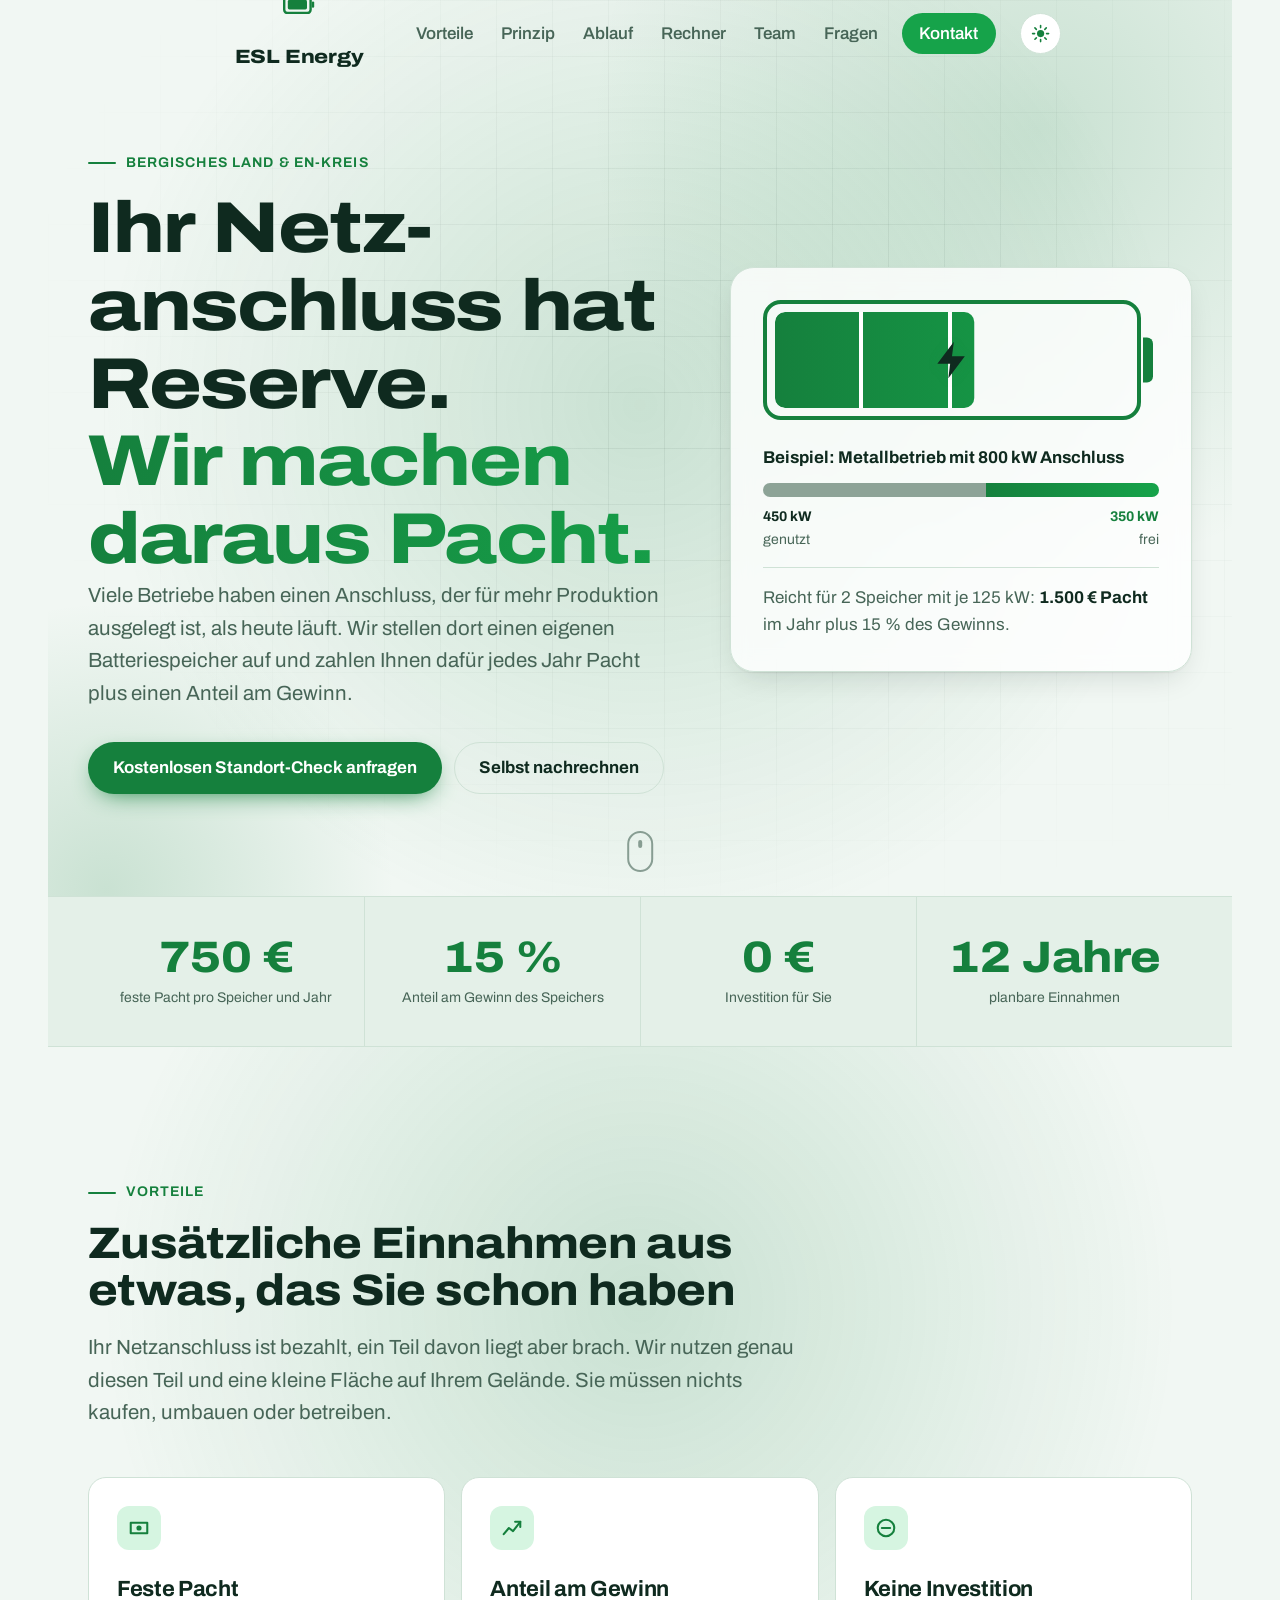
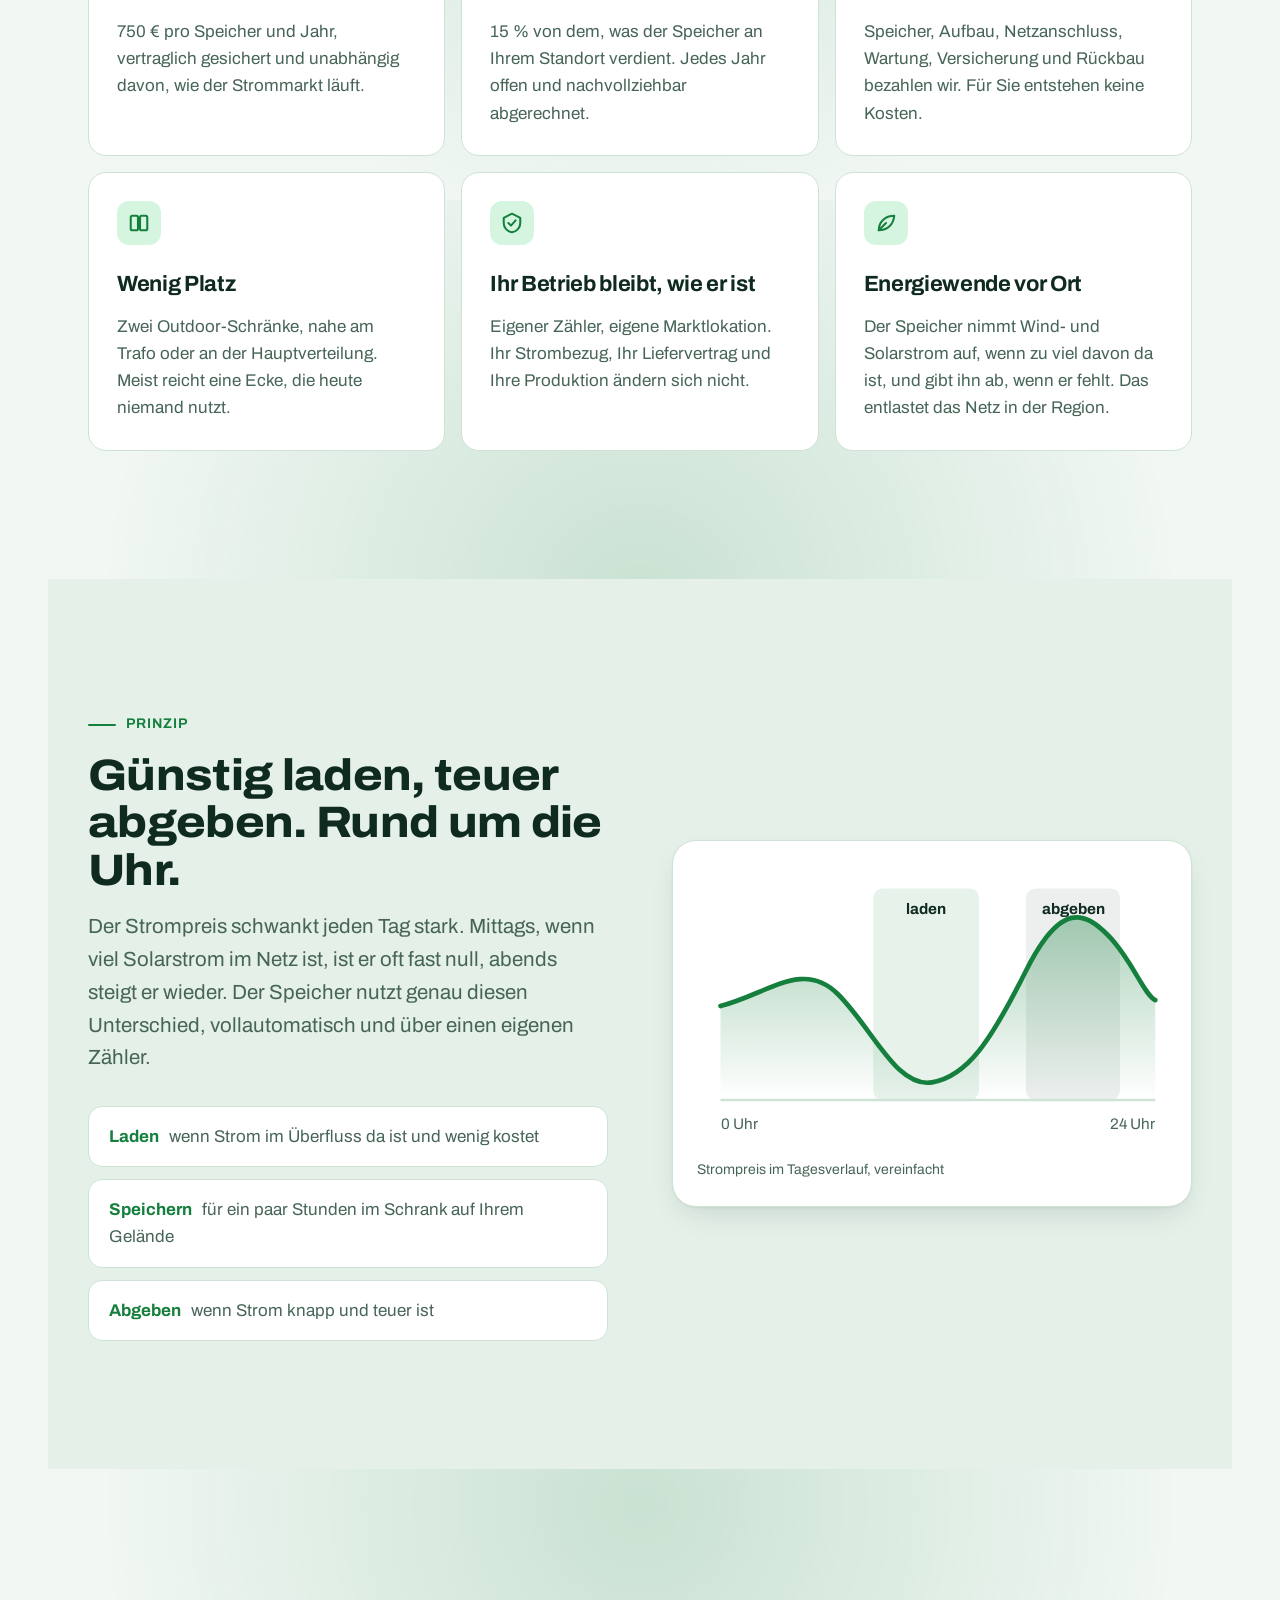
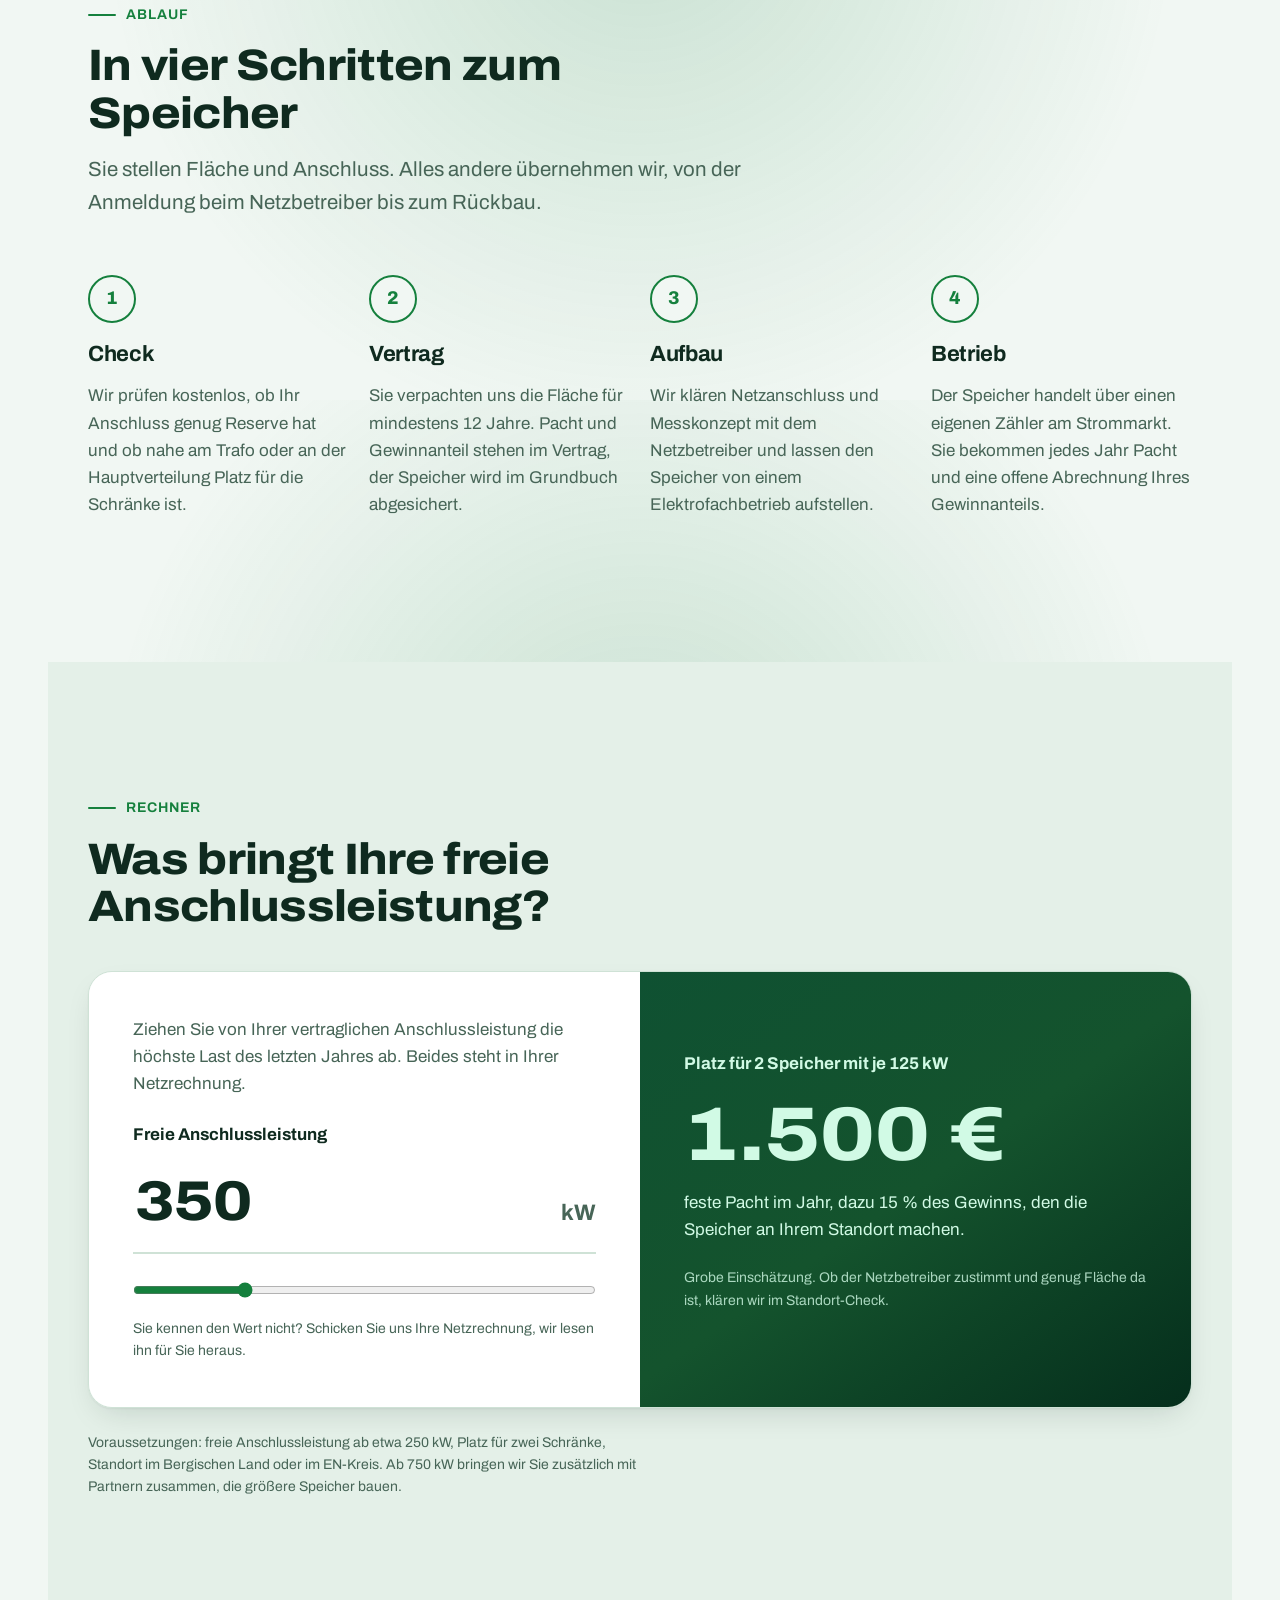
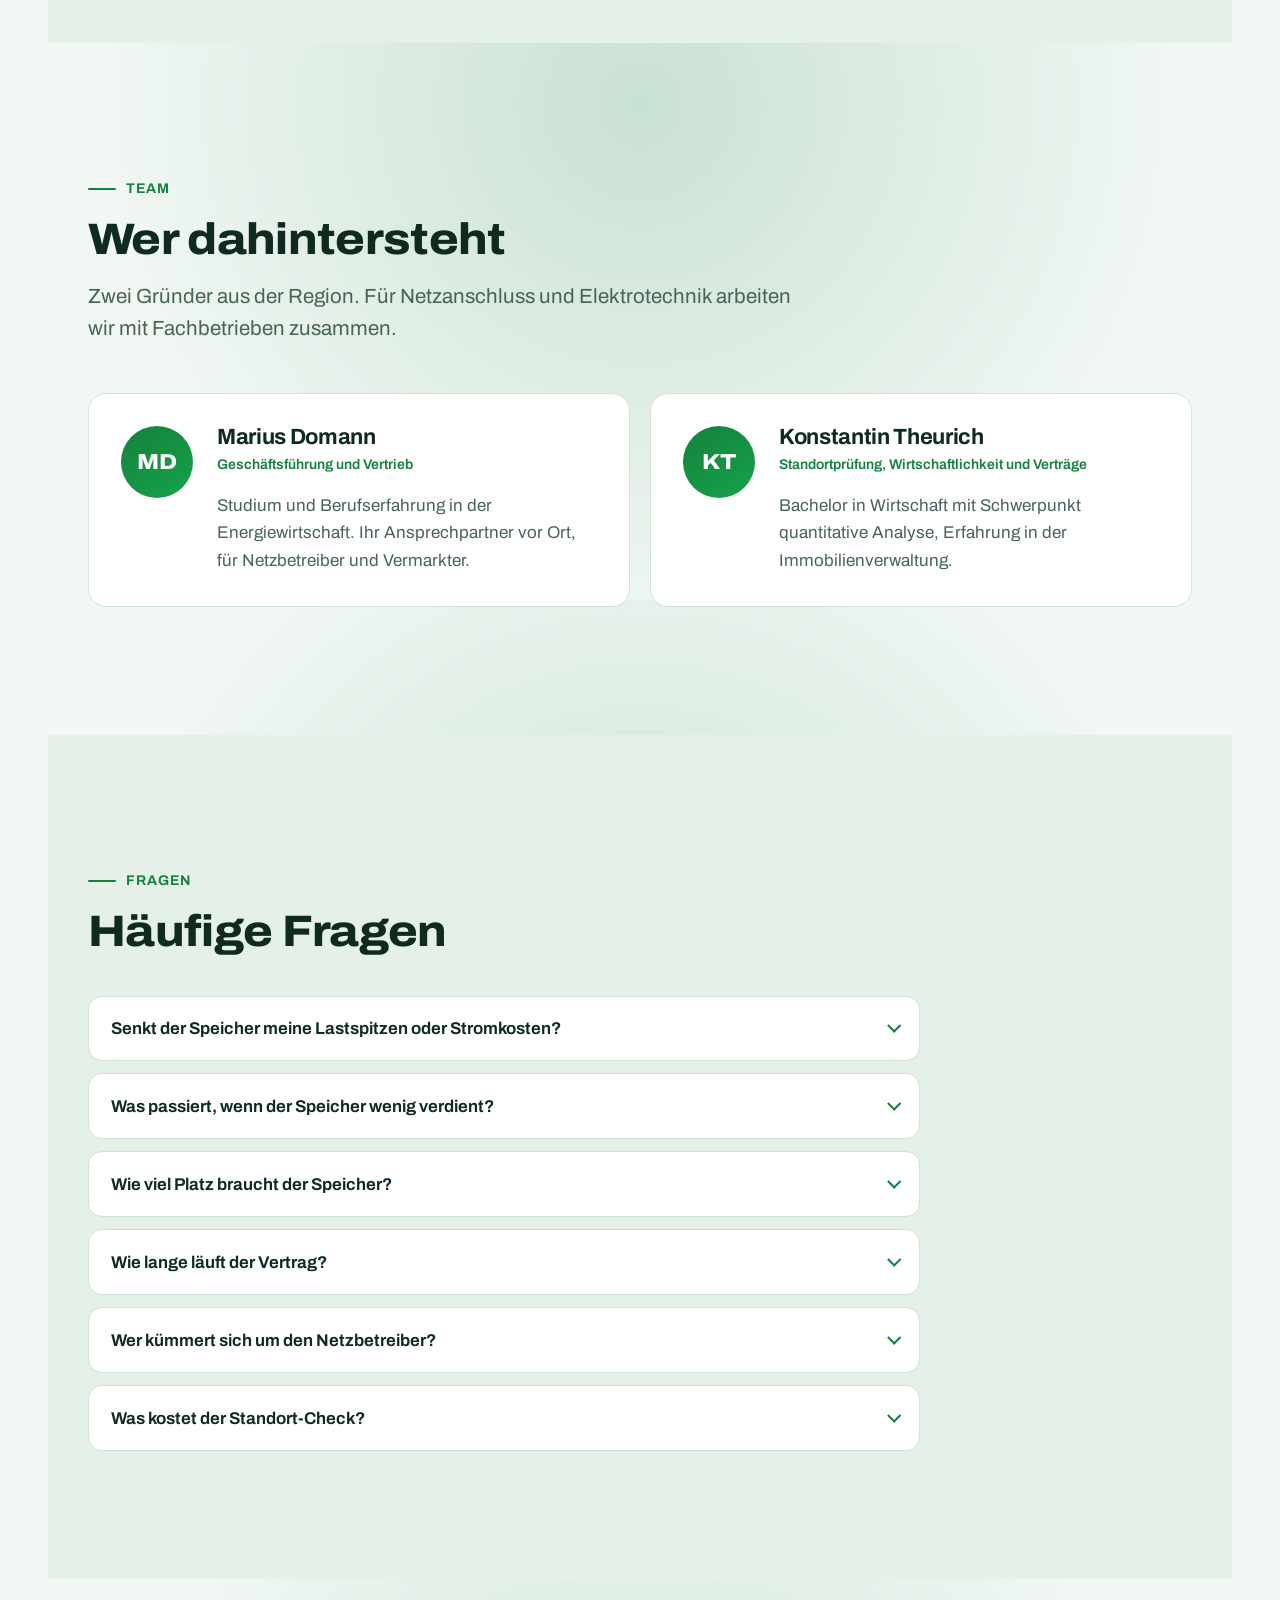
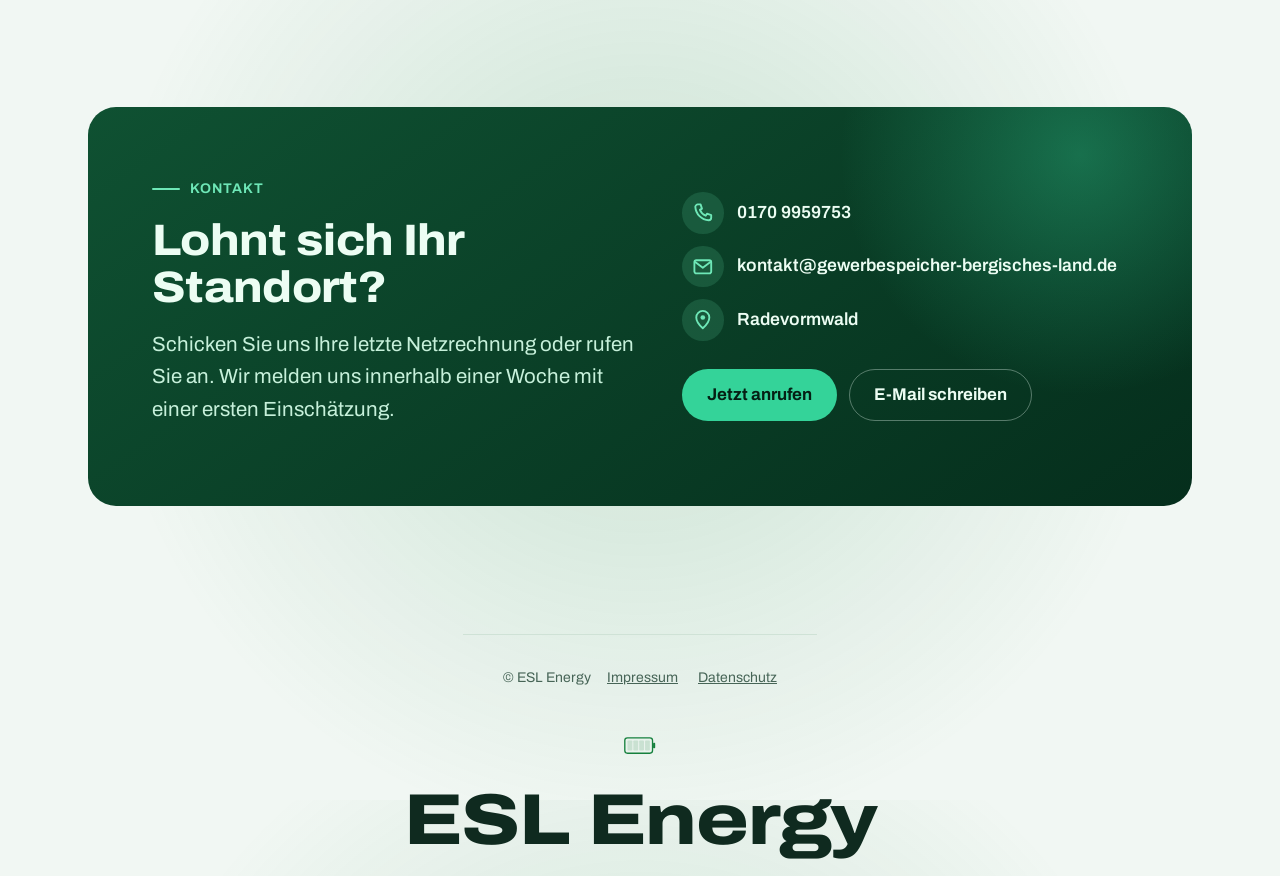
==== commit 4f71d13e: "Merge branch 'main' into claude/sleepy-johnson-j4k0xk" ====
--- a/index.html
+++ b/index.html
@@ -313,5 +313,37 @@
 
 <script src="js/main.js"></script>
 <script src="js/rechner.js"></script>
+  <title>ESL Energy</title>
+  <meta name="robots" content="noindex">
+  <link rel="preload" href="fonts/archivo.woff2" as="font" type="font/woff2" crossorigin>
+  <link rel="icon" href="data:image/svg+xml,%3Csvg xmlns='http://www.w3.org/2000/svg' viewBox='0 0 32 32'%3E%3Crect width='32' height='32' rx='7' fill='%230f2a1f'/%3E%3Crect x='7' y='10' width='16' height='12' rx='2' fill='none' stroke='%2334d399' stroke-width='2'/%3E%3Crect x='24' y='14' width='2' height='4' rx='1' fill='%2334d399'/%3E%3Crect x='10' y='13' width='10' height='6' rx='1' fill='%2334d399'/%3E%3C/svg%3E">
+  <style>
+    @font-face { font-family: "Archivo"; src: url("fonts/archivo.woff2") format("woff2"); font-weight: 100 900; font-stretch: 62% 125%; font-display: swap; }
+    :root { --bg: #f1f7f3; --text: #0f2a1f; --akzent: #15803d; --glow: rgba(21,128,61,.18); color-scheme: light; }
+    @media (prefers-color-scheme: dark) { :root { --bg: #07140e; --text: #e6f4ec; --akzent: #34d399; --glow: rgba(52,211,153,.22); color-scheme: dark; } }
+    * { box-sizing: border-box; }
+    html, body { height: 100%; margin: 0; }
+    body { display: grid; place-items: center; background: radial-gradient(60vmax 60vmax at 50% 45%, var(--glow), transparent 70%), var(--bg); color: var(--text); font-family: "Archivo", system-ui, sans-serif; }
+    .marke { display: flex; flex-direction: column; align-items: center; gap: 1.75rem; padding: 1rem; }
+    svg { width: clamp(96px, 22vw, 150px); height: auto; color: var(--akzent); }
+    h1 { margin: 0; font-weight: 800; font-stretch: 118%; font-size: clamp(2.4rem, 9vw, 4.5rem); letter-spacing: -0.02em; }
+    .zelle { fill: currentColor; opacity: .15; animation: laden 3.2s infinite; }
+    .zelle:nth-of-type(2) { animation-delay: .4s; } .zelle:nth-of-type(3) { animation-delay: .8s; } .zelle:nth-of-type(4) { animation-delay: 1.2s; }
+    @keyframes laden { 0%, 10% { opacity: .15; } 30%, 80% { opacity: 1; } 100% { opacity: .15; } }
+    @media (prefers-reduced-motion: reduce) { .zelle { animation: none; opacity: 1; } }
+  </style>
+</head>
+<body>
+  <main class="marke">
+    <svg viewBox="0 0 120 64" role="img" aria-label="Akku">
+      <rect x="3" y="3" width="104" height="58" rx="10" fill="none" stroke="currentColor" stroke-width="5"/>
+      <rect x="109" y="22" width="8" height="20" rx="3" fill="currentColor"/>
+      <rect class="zelle" x="13" y="13" width="18" height="38" rx="3"/>
+      <rect class="zelle" x="35" y="13" width="18" height="38" rx="3"/>
+      <rect class="zelle" x="57" y="13" width="18" height="38" rx="3"/>
+      <rect class="zelle" x="79" y="13" width="18" height="38" rx="3"/>
+    </svg>
+    <h1>ESL Energy</h1>
+  </main>
 </body>
 </html>
--- a/css/style.css
+++ b/css/style.css
@@ -1,6 +1,8 @@
 /* ESL Energy – Stylesheet
    Grüntöne in Hell und Dunkel. Dunkel folgt der Systemeinstellung,
    der Schalter oben rechts überschreibt sie (data-theme auf <html>). */
+   Farben: Schiefer, Fensterladen-Grün und Kalkweiß aus den bergischen Häusern,
+   Signalgelb nur für den Rechner und den Hauptbutton. */
 
 @font-face {
   font-family: "Archivo";
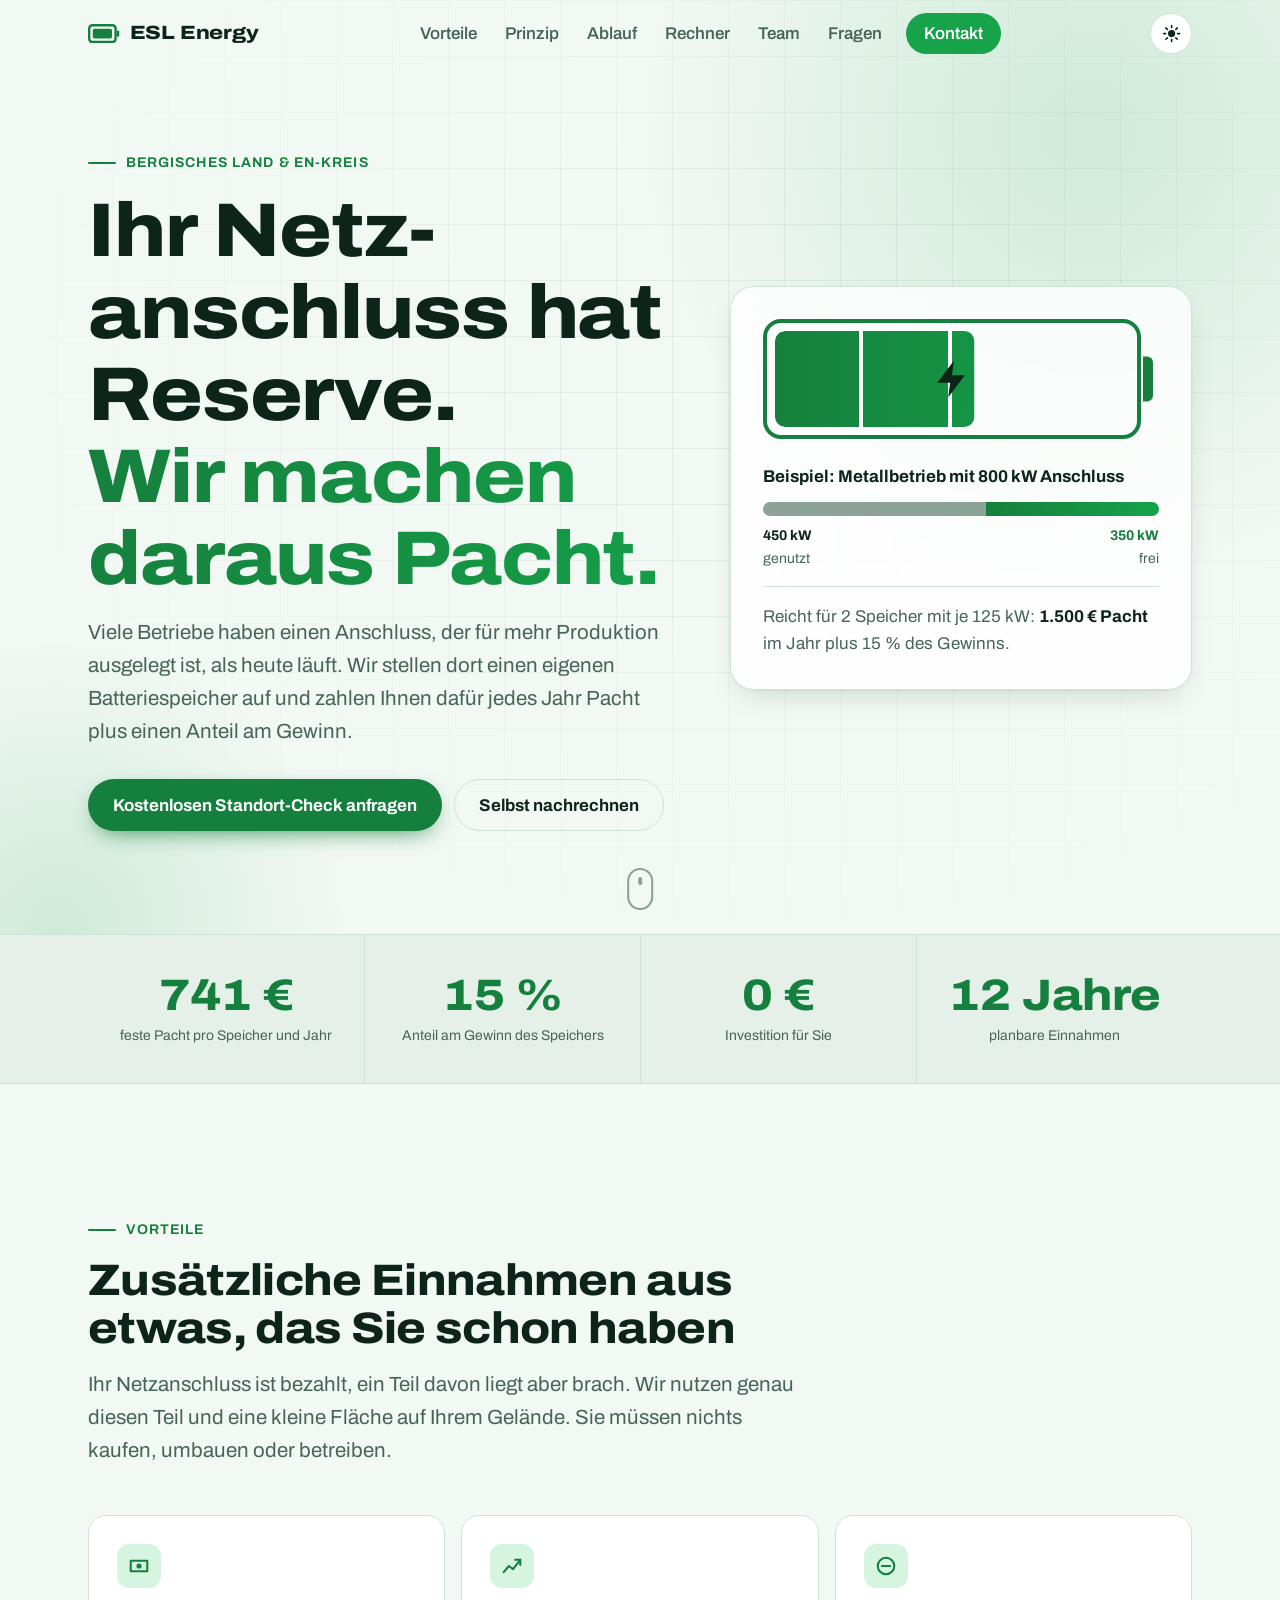
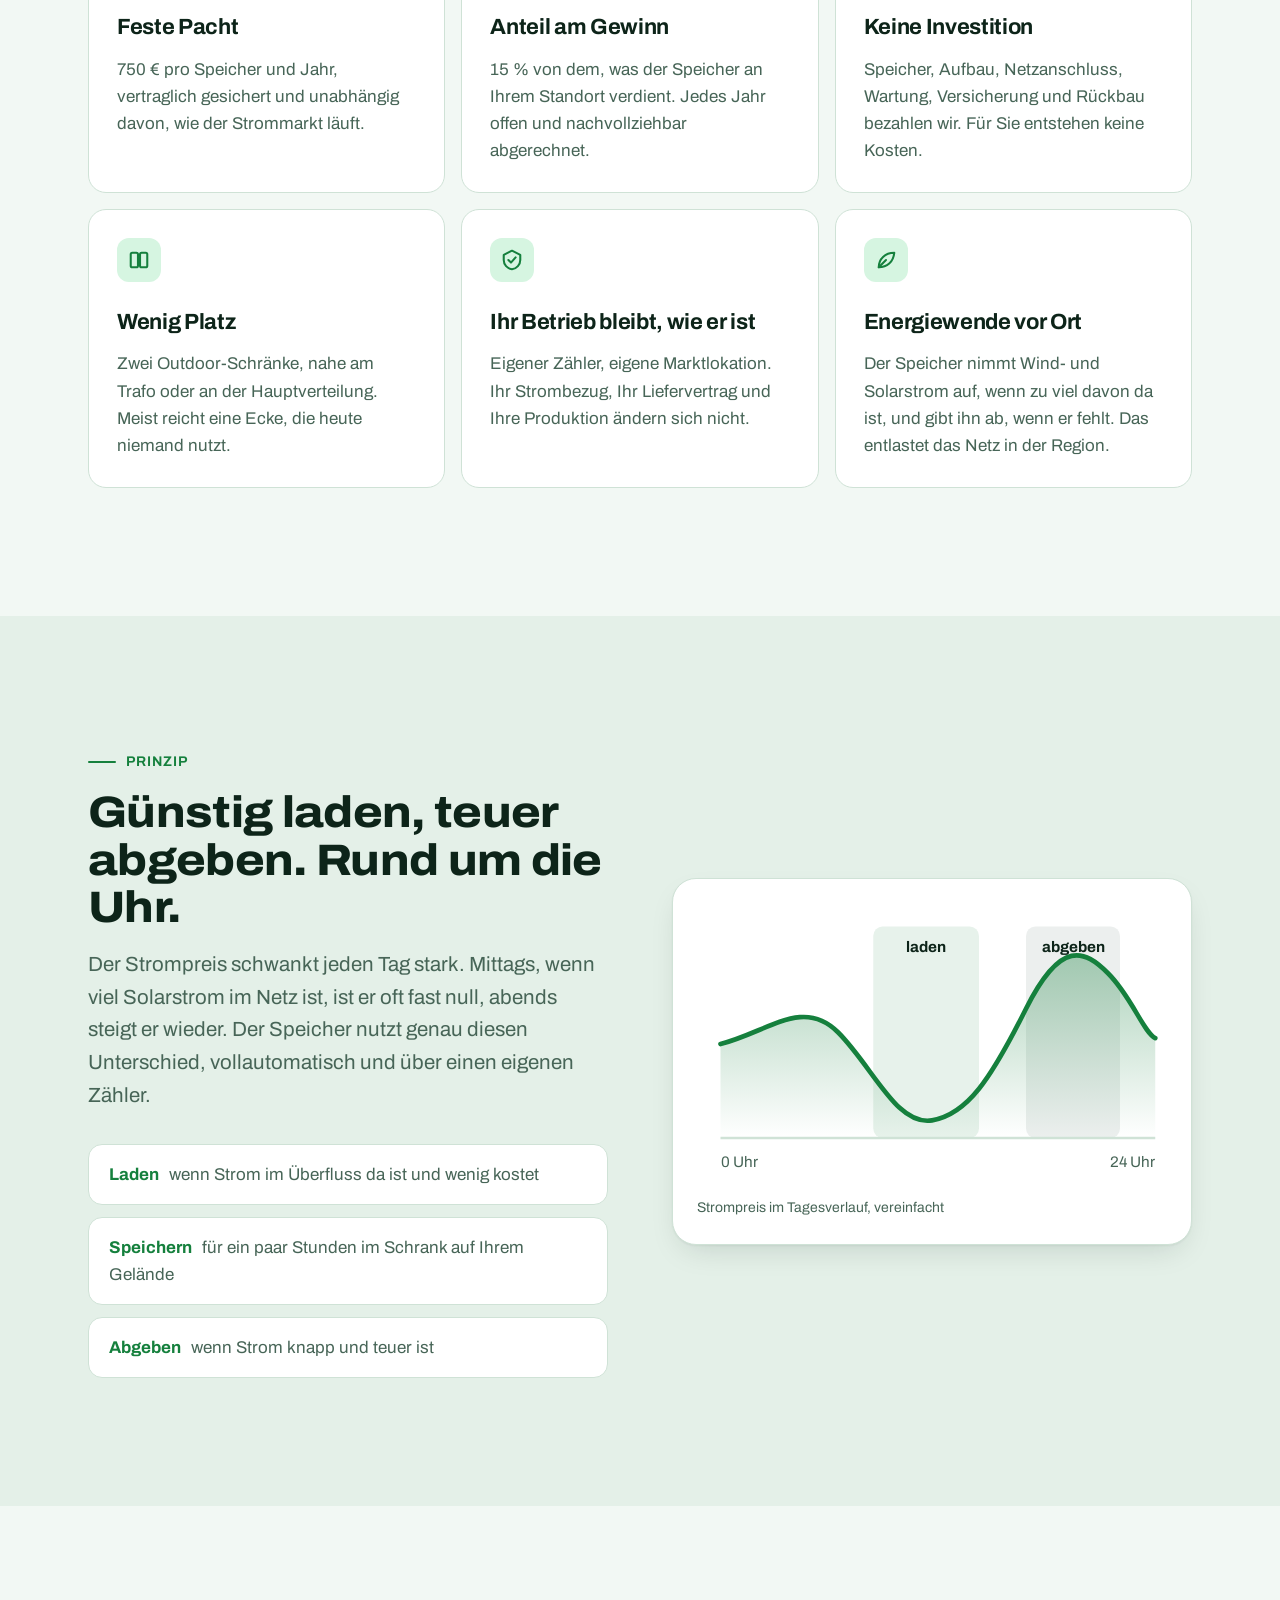
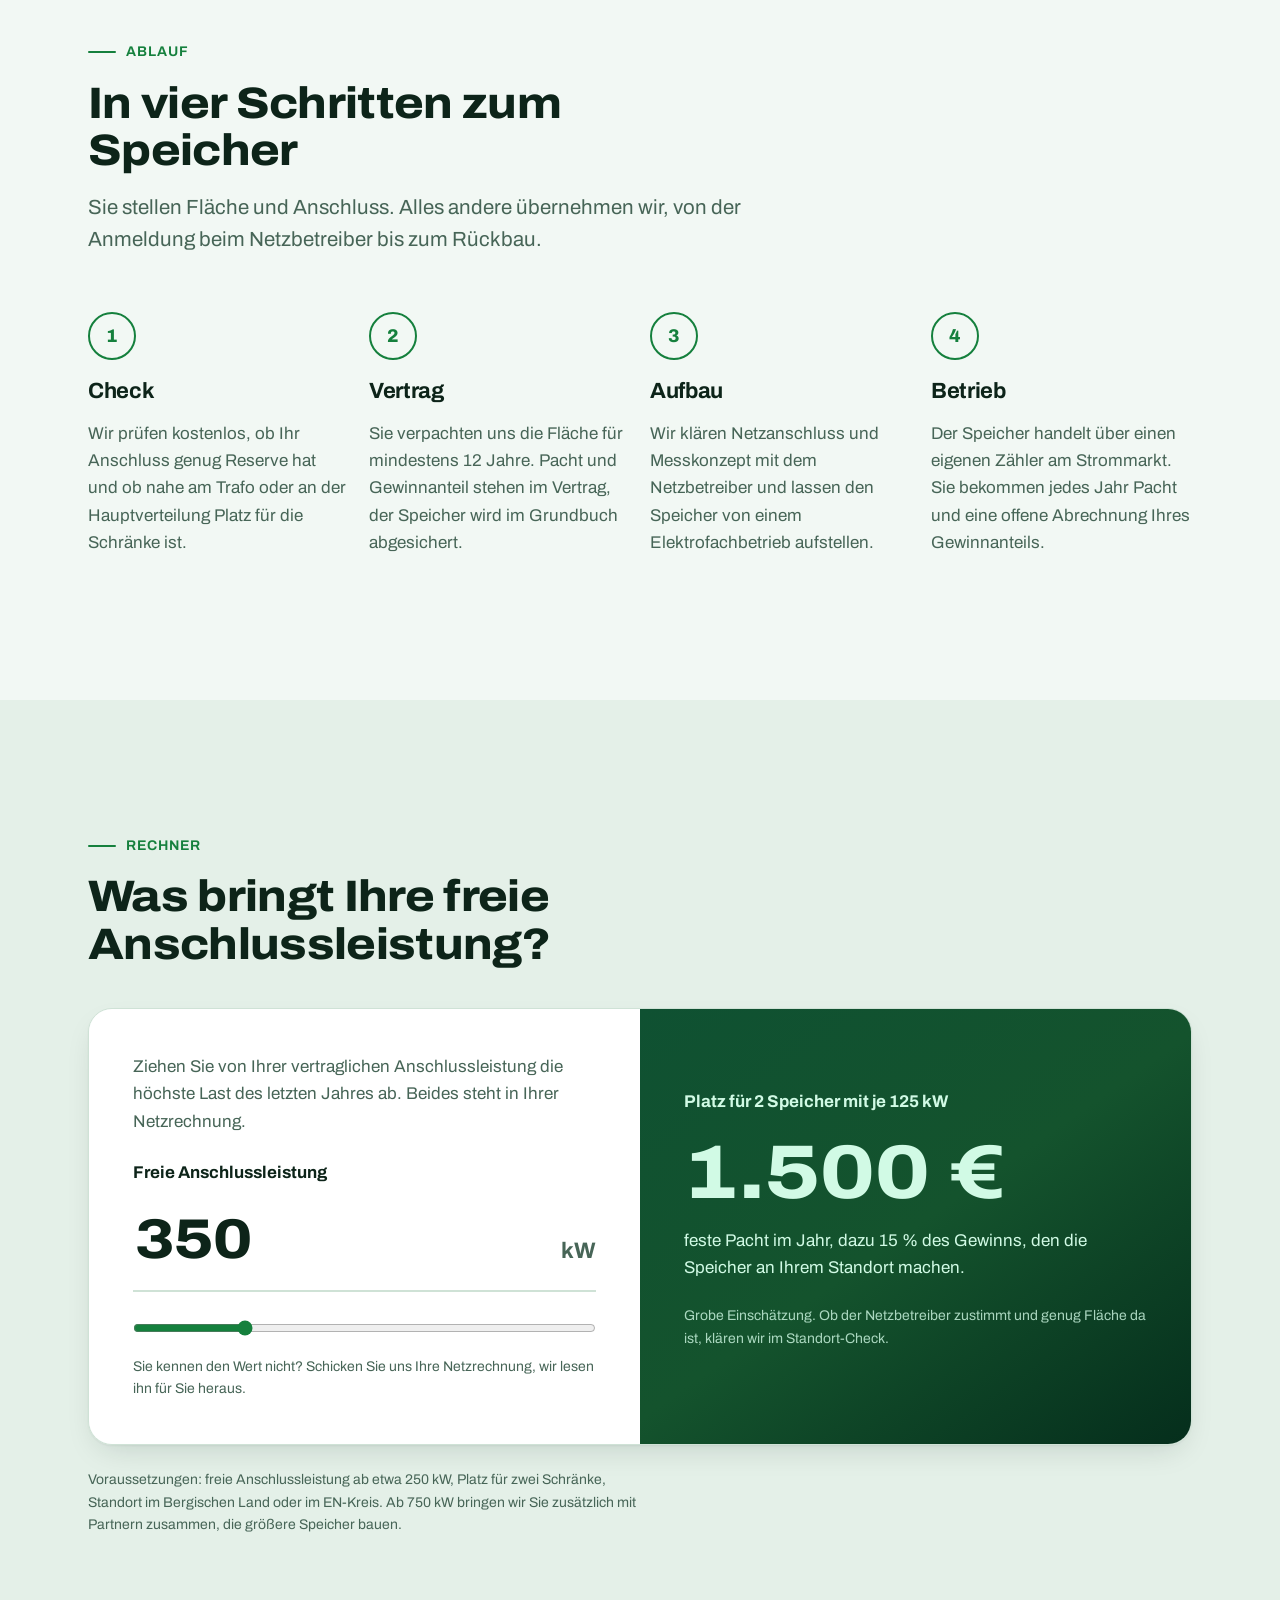
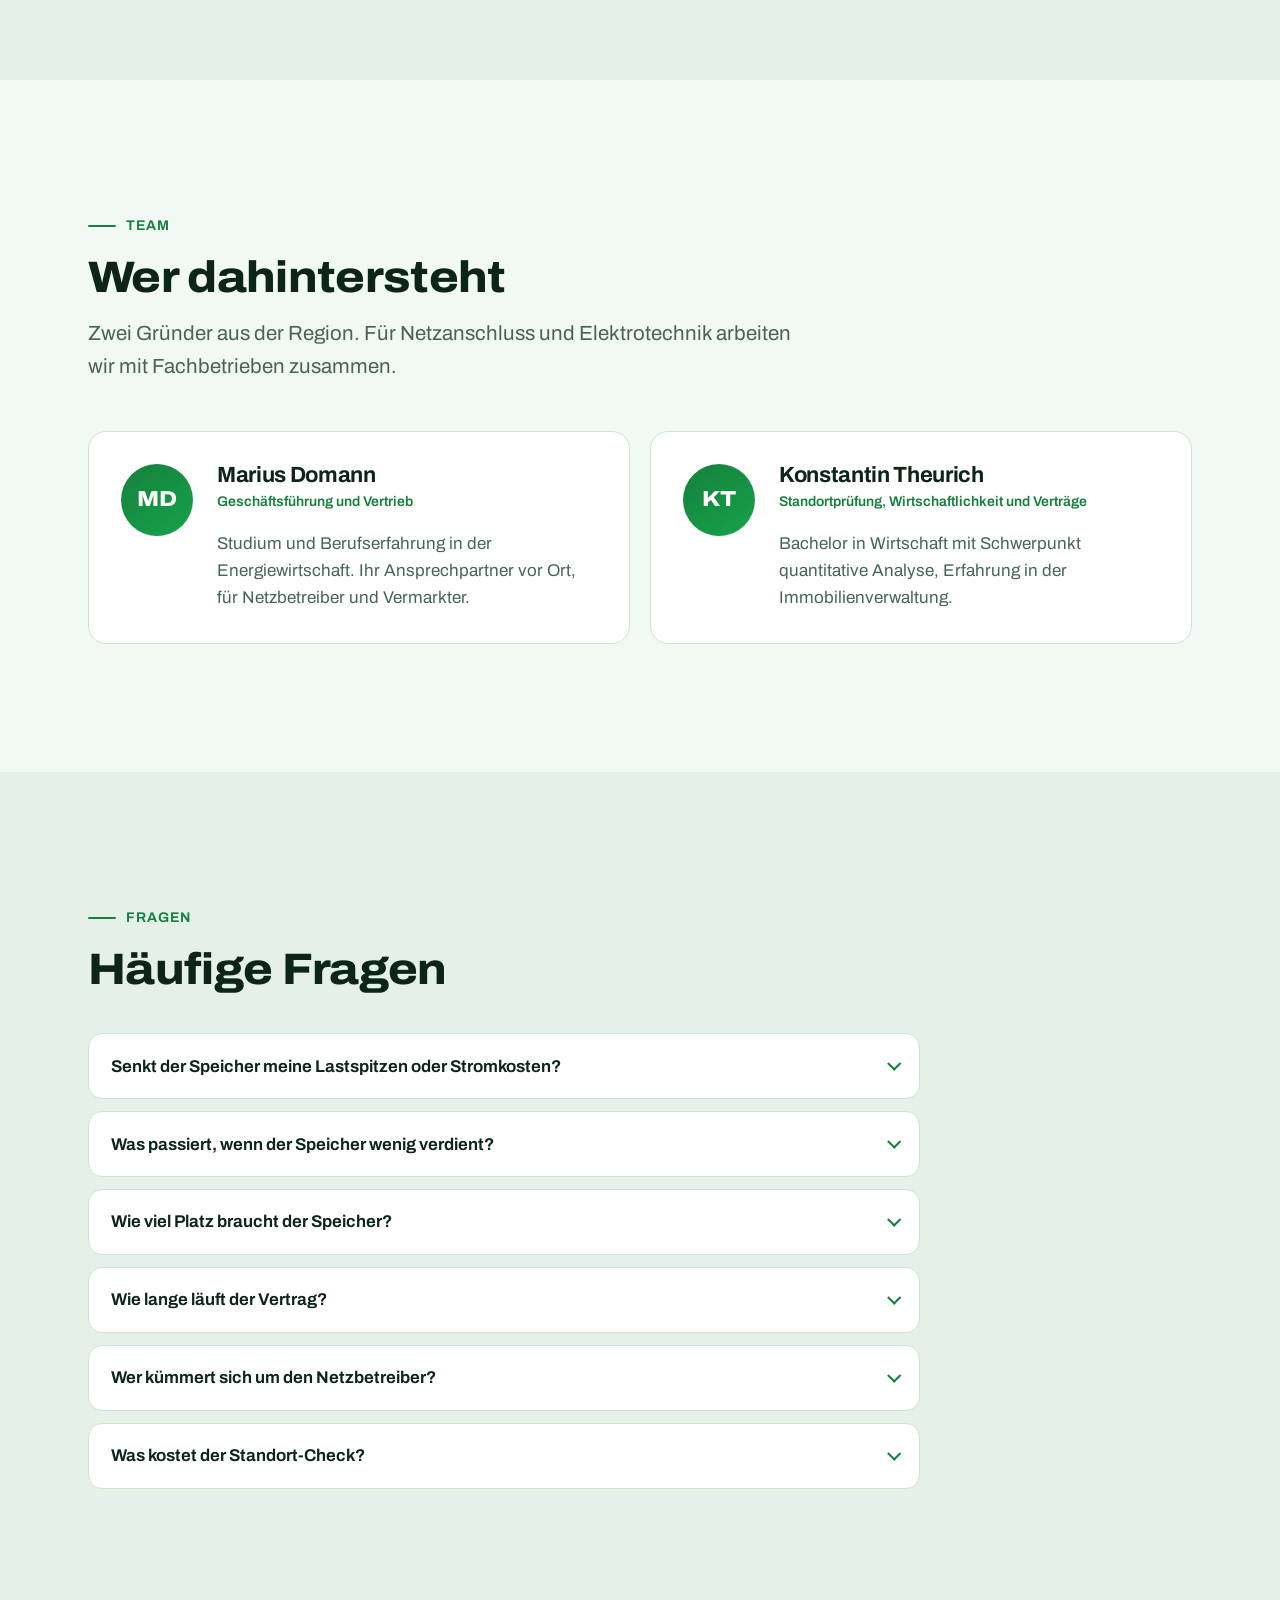
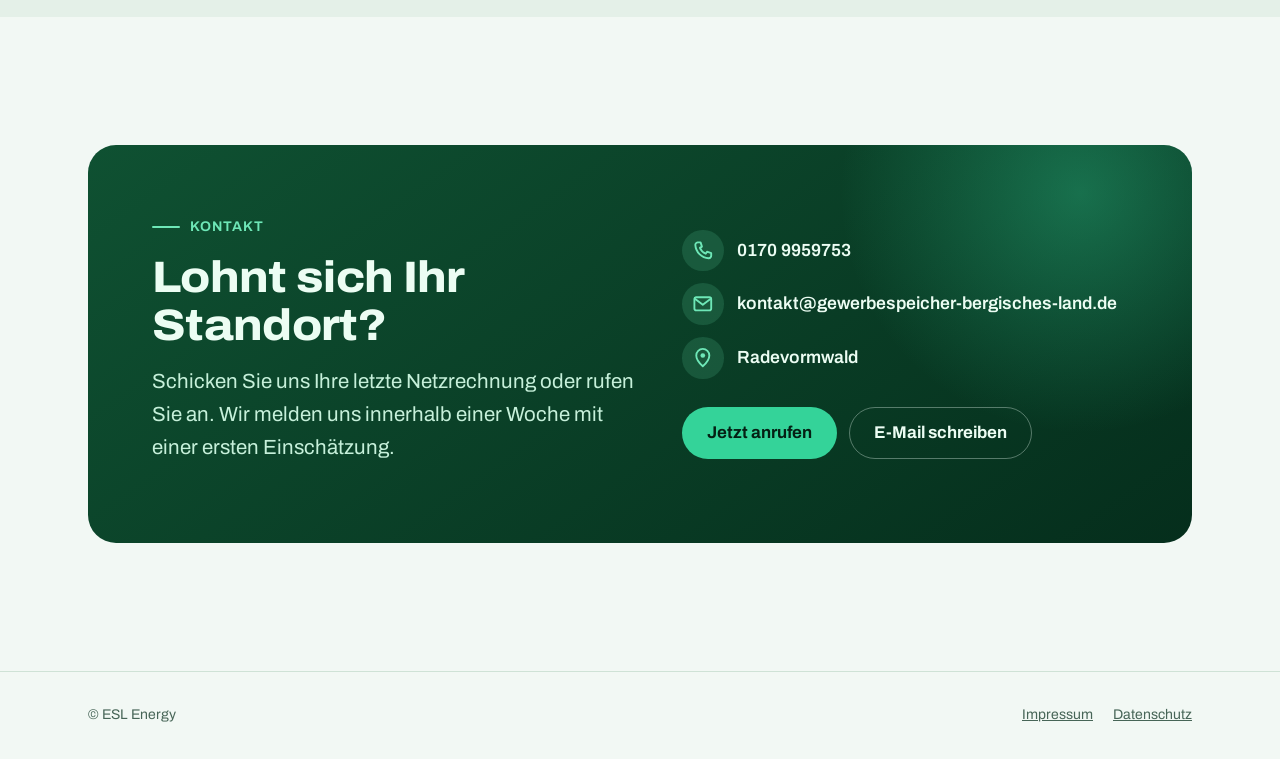
==== commit 34d035bd: "Reste der Pausenseite aus dem Merge entfernen Beim Zusammenführen von PR #1 wurden in index.html, st" ====
--- a/index.html
+++ b/index.html
@@ -313,37 +313,5 @@
 
 <script src="js/main.js"></script>
 <script src="js/rechner.js"></script>
-  <title>ESL Energy</title>
-  <meta name="robots" content="noindex">
-  <link rel="preload" href="fonts/archivo.woff2" as="font" type="font/woff2" crossorigin>
-  <link rel="icon" href="data:image/svg+xml,%3Csvg xmlns='http://www.w3.org/2000/svg' viewBox='0 0 32 32'%3E%3Crect width='32' height='32' rx='7' fill='%230f2a1f'/%3E%3Crect x='7' y='10' width='16' height='12' rx='2' fill='none' stroke='%2334d399' stroke-width='2'/%3E%3Crect x='24' y='14' width='2' height='4' rx='1' fill='%2334d399'/%3E%3Crect x='10' y='13' width='10' height='6' rx='1' fill='%2334d399'/%3E%3C/svg%3E">
-  <style>
-    @font-face { font-family: "Archivo"; src: url("fonts/archivo.woff2") format("woff2"); font-weight: 100 900; font-stretch: 62% 125%; font-display: swap; }
-    :root { --bg: #f1f7f3; --text: #0f2a1f; --akzent: #15803d; --glow: rgba(21,128,61,.18); color-scheme: light; }
-    @media (prefers-color-scheme: dark) { :root { --bg: #07140e; --text: #e6f4ec; --akzent: #34d399; --glow: rgba(52,211,153,.22); color-scheme: dark; } }
-    * { box-sizing: border-box; }
-    html, body { height: 100%; margin: 0; }
-    body { display: grid; place-items: center; background: radial-gradient(60vmax 60vmax at 50% 45%, var(--glow), transparent 70%), var(--bg); color: var(--text); font-family: "Archivo", system-ui, sans-serif; }
-    .marke { display: flex; flex-direction: column; align-items: center; gap: 1.75rem; padding: 1rem; }
-    svg { width: clamp(96px, 22vw, 150px); height: auto; color: var(--akzent); }
-    h1 { margin: 0; font-weight: 800; font-stretch: 118%; font-size: clamp(2.4rem, 9vw, 4.5rem); letter-spacing: -0.02em; }
-    .zelle { fill: currentColor; opacity: .15; animation: laden 3.2s infinite; }
-    .zelle:nth-of-type(2) { animation-delay: .4s; } .zelle:nth-of-type(3) { animation-delay: .8s; } .zelle:nth-of-type(4) { animation-delay: 1.2s; }
-    @keyframes laden { 0%, 10% { opacity: .15; } 30%, 80% { opacity: 1; } 100% { opacity: .15; } }
-    @media (prefers-reduced-motion: reduce) { .zelle { animation: none; opacity: 1; } }
-  </style>
-</head>
-<body>
-  <main class="marke">
-    <svg viewBox="0 0 120 64" role="img" aria-label="Akku">
-      <rect x="3" y="3" width="104" height="58" rx="10" fill="none" stroke="currentColor" stroke-width="5"/>
-      <rect x="109" y="22" width="8" height="20" rx="3" fill="currentColor"/>
-      <rect class="zelle" x="13" y="13" width="18" height="38" rx="3"/>
-      <rect class="zelle" x="35" y="13" width="18" height="38" rx="3"/>
-      <rect class="zelle" x="57" y="13" width="18" height="38" rx="3"/>
-      <rect class="zelle" x="79" y="13" width="18" height="38" rx="3"/>
-    </svg>
-    <h1>ESL Energy</h1>
-  </main>
 </body>
 </html>
--- a/css/style.css
+++ b/css/style.css
@@ -1,8 +1,6 @@
 /* ESL Energy – Stylesheet
    Grüntöne in Hell und Dunkel. Dunkel folgt der Systemeinstellung,
    der Schalter oben rechts überschreibt sie (data-theme auf <html>). */
-   Farben: Schiefer, Fensterladen-Grün und Kalkweiß aus den bergischen Häusern,
-   Signalgelb nur für den Rechner und den Hauptbutton. */
 
 @font-face {
   font-family: "Archivo";
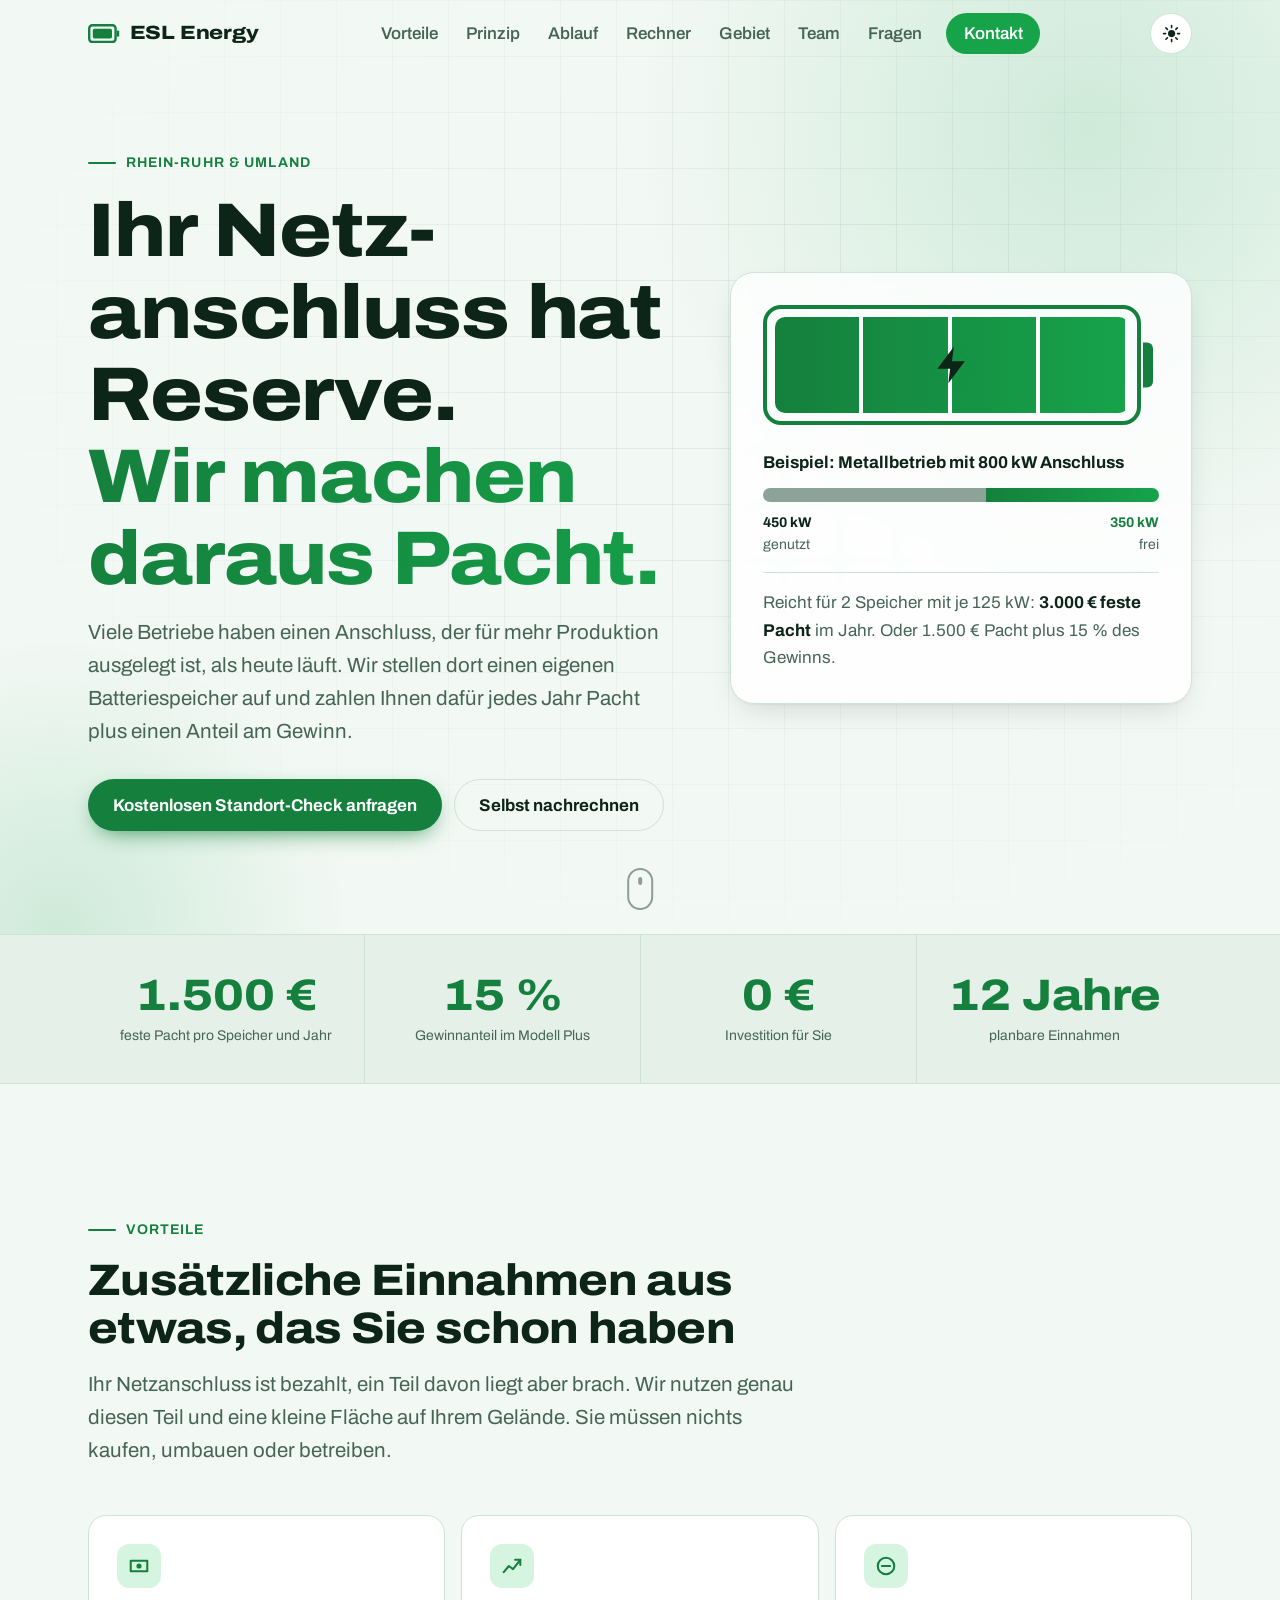
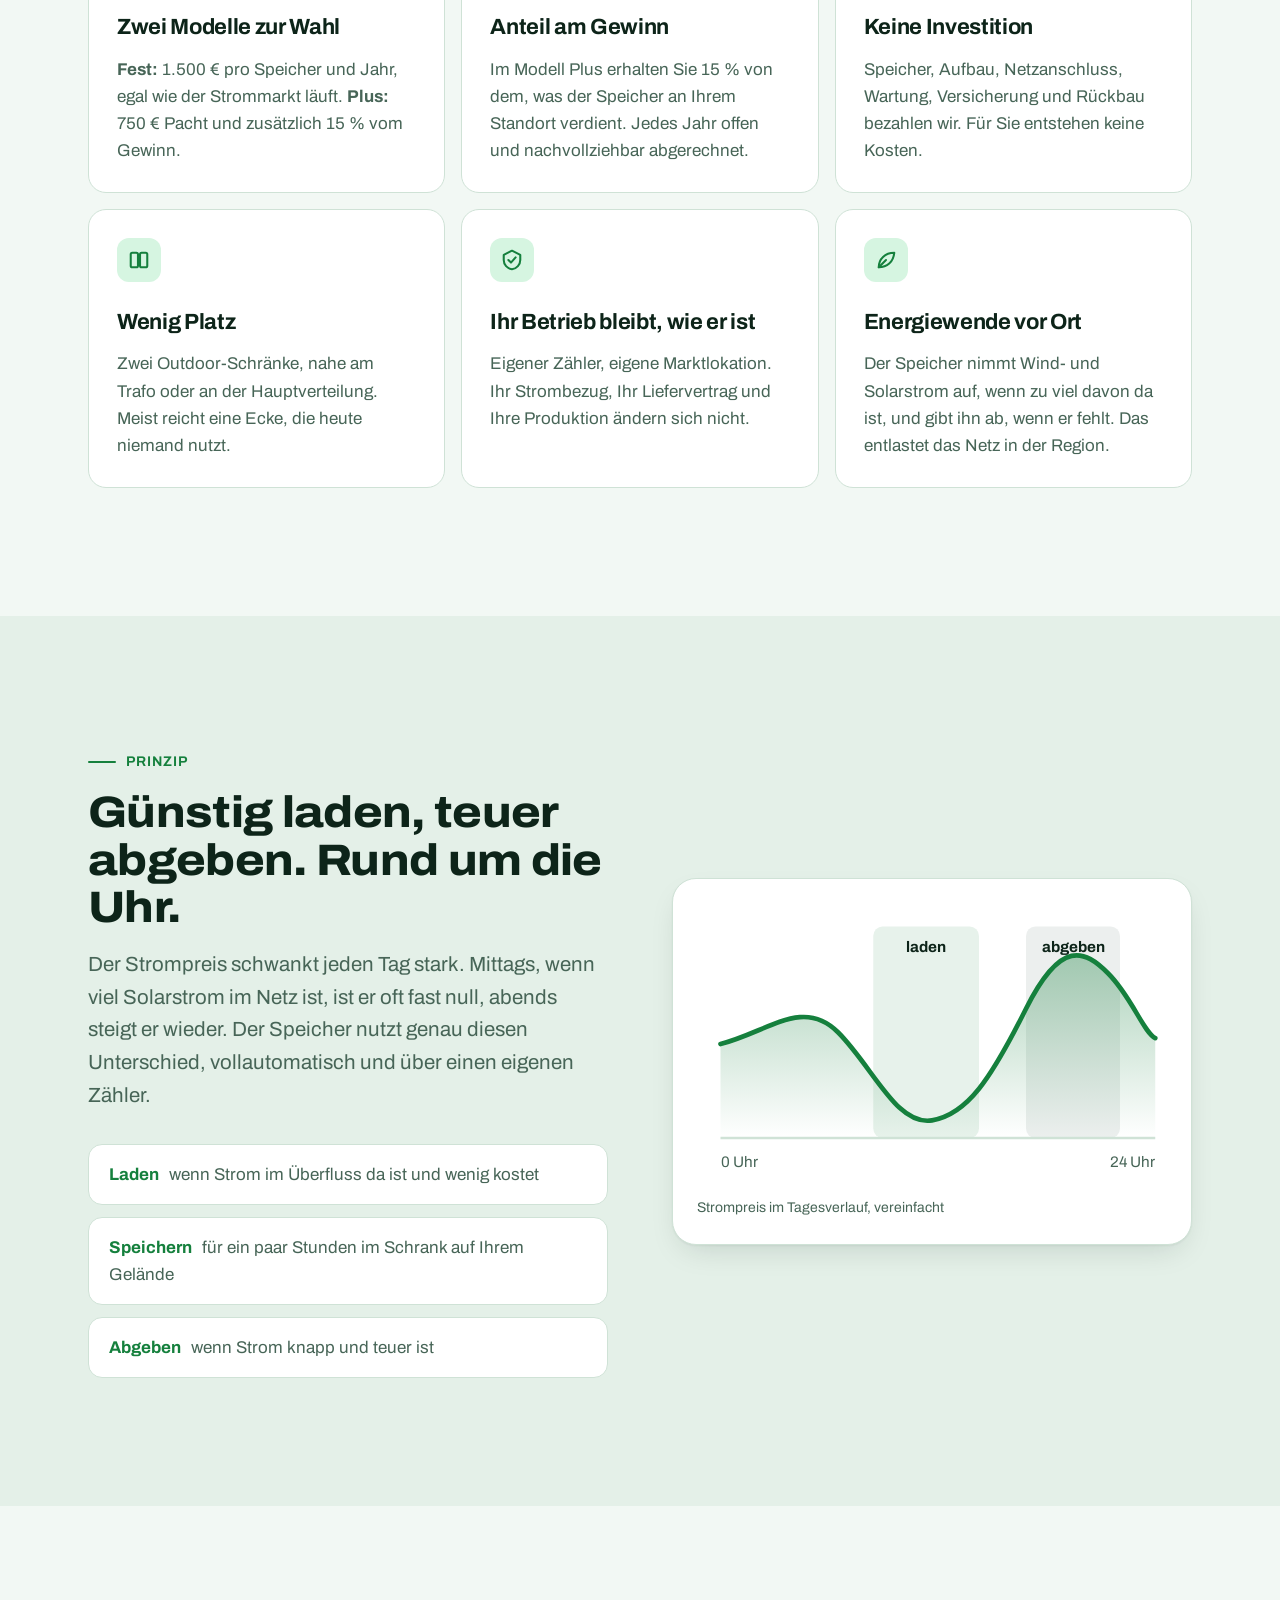
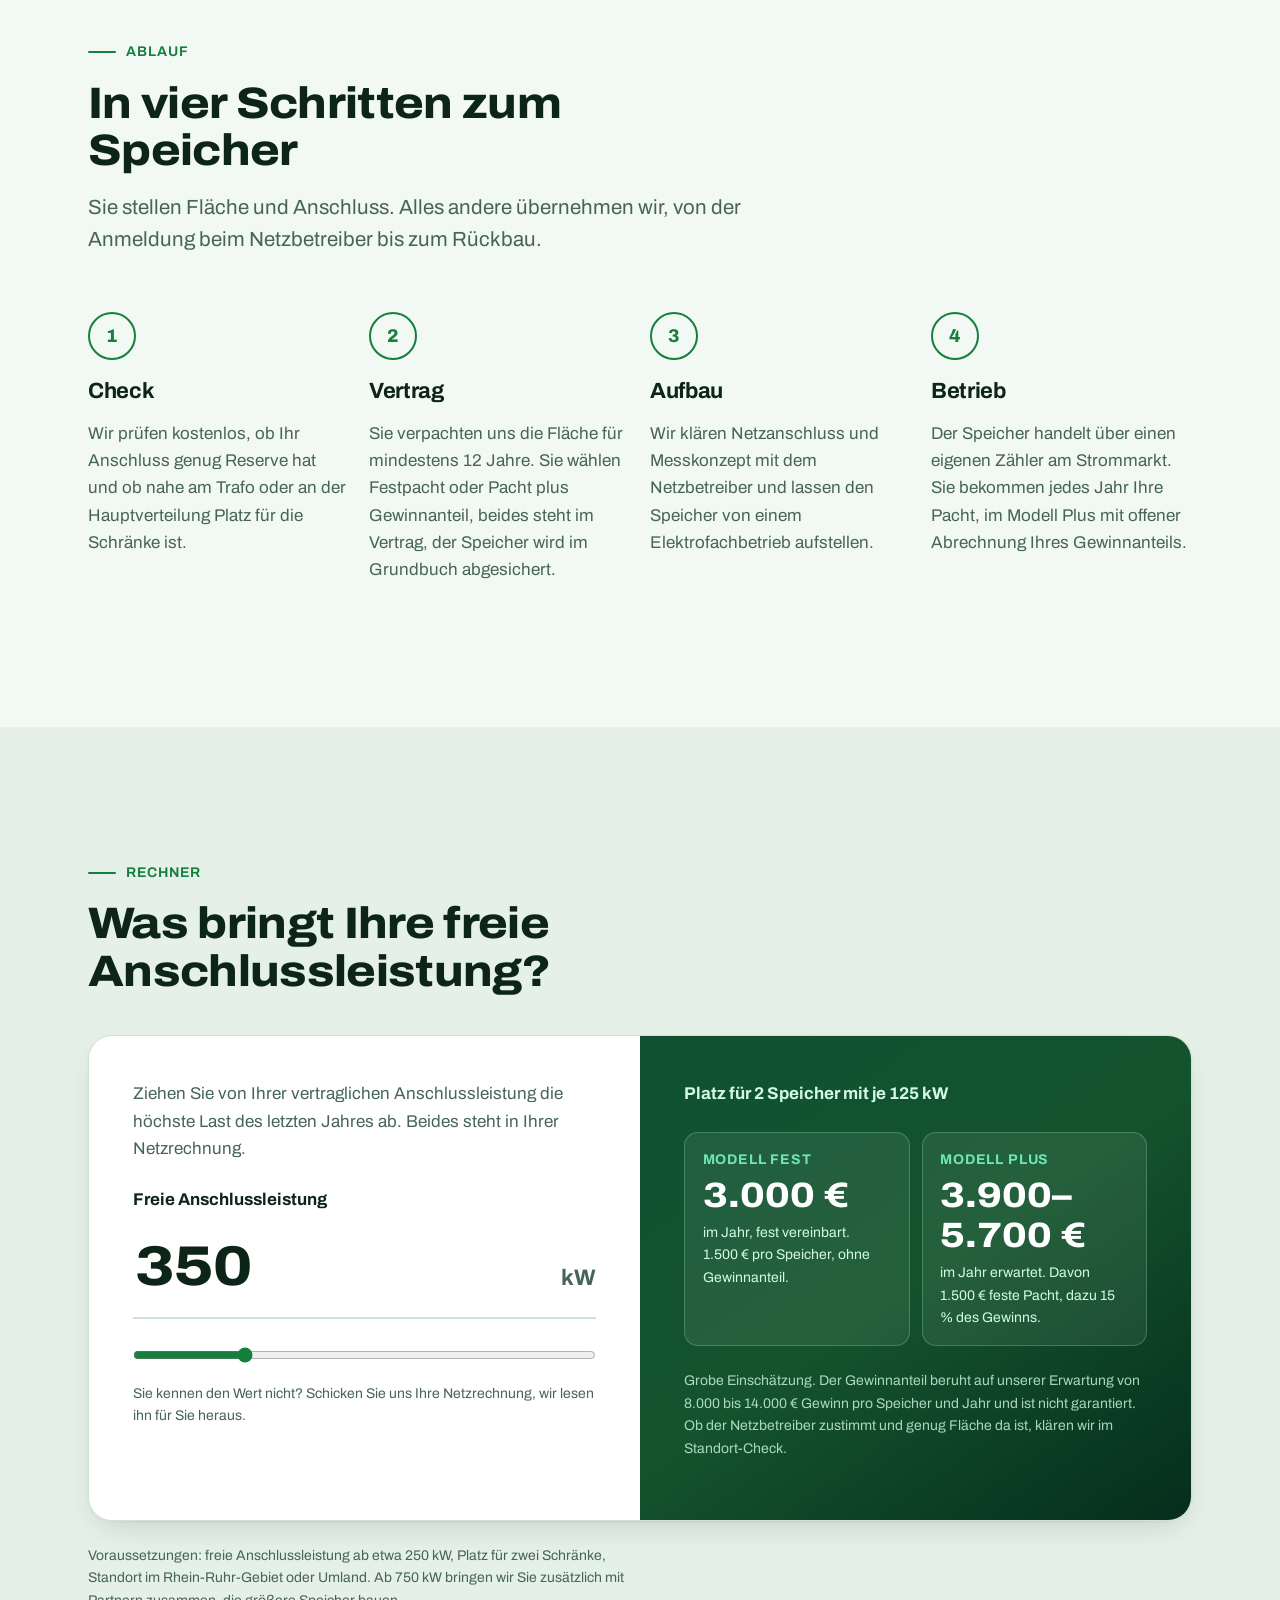
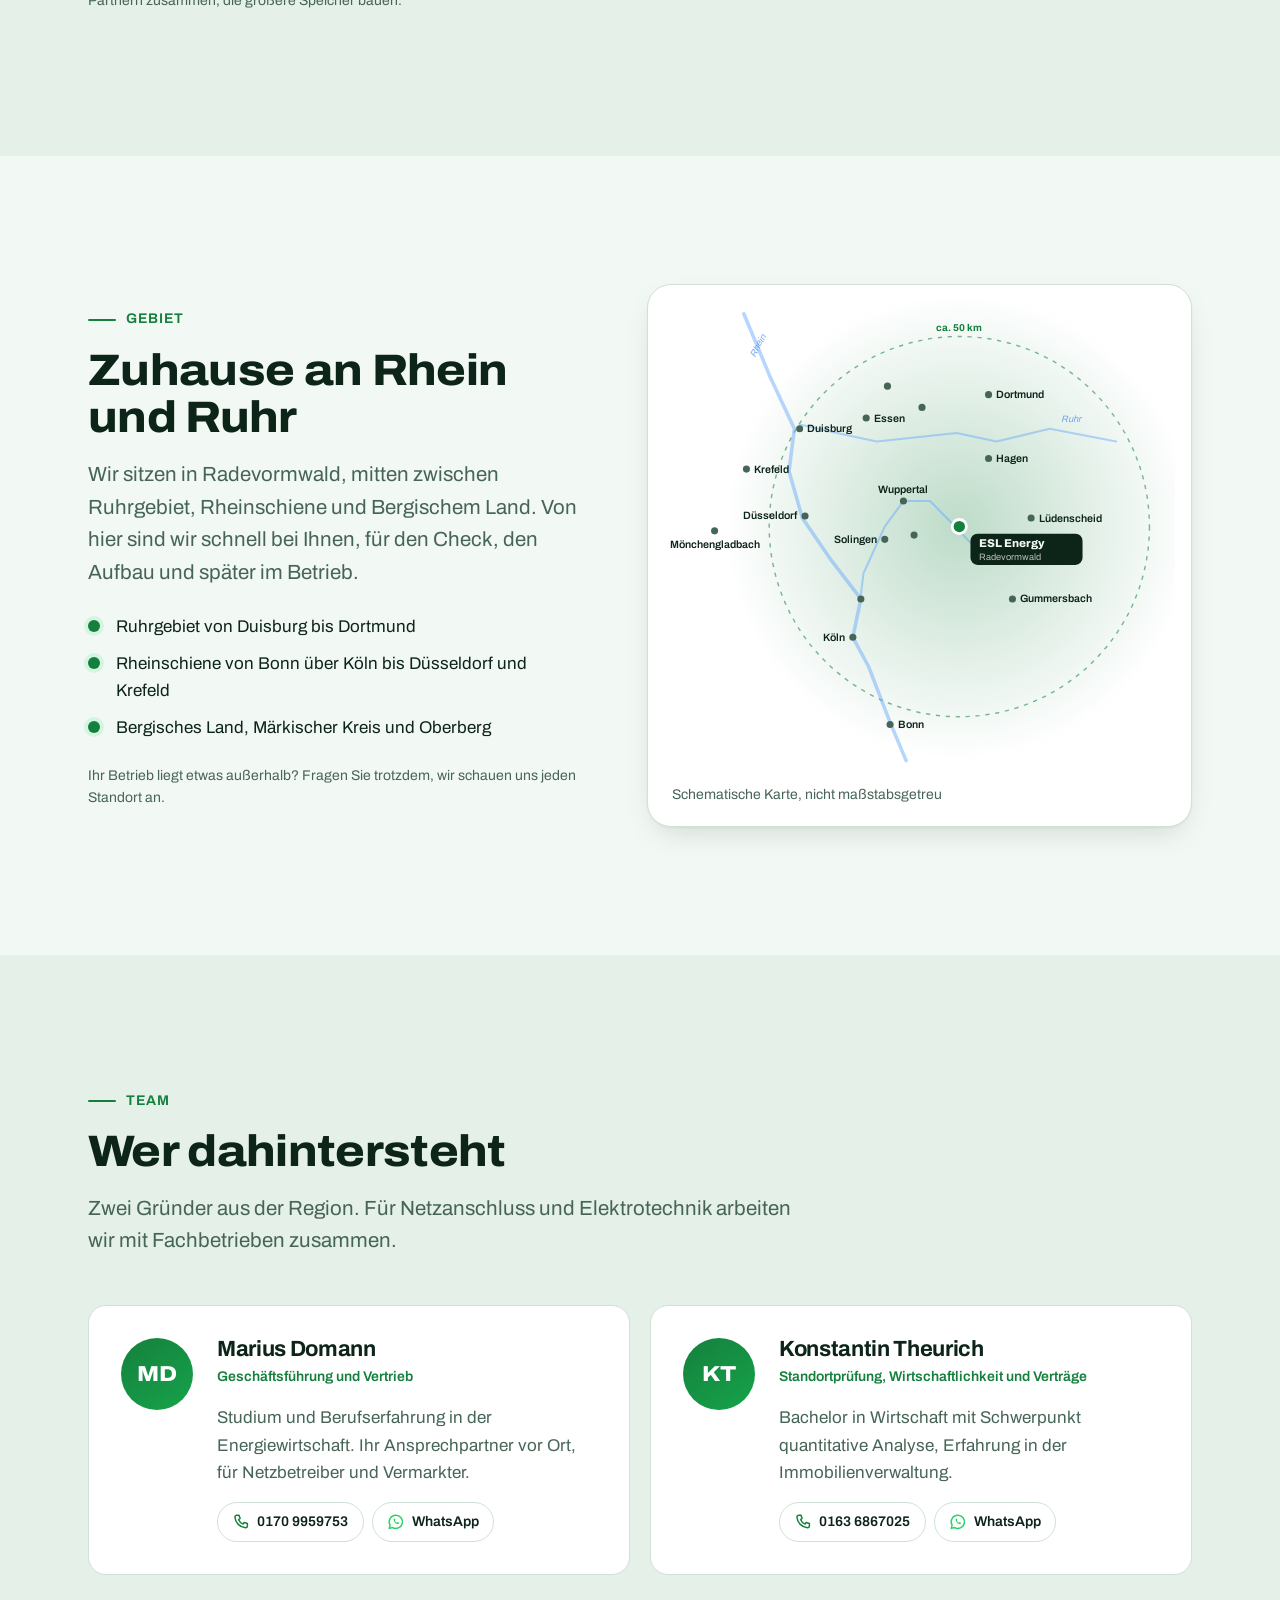
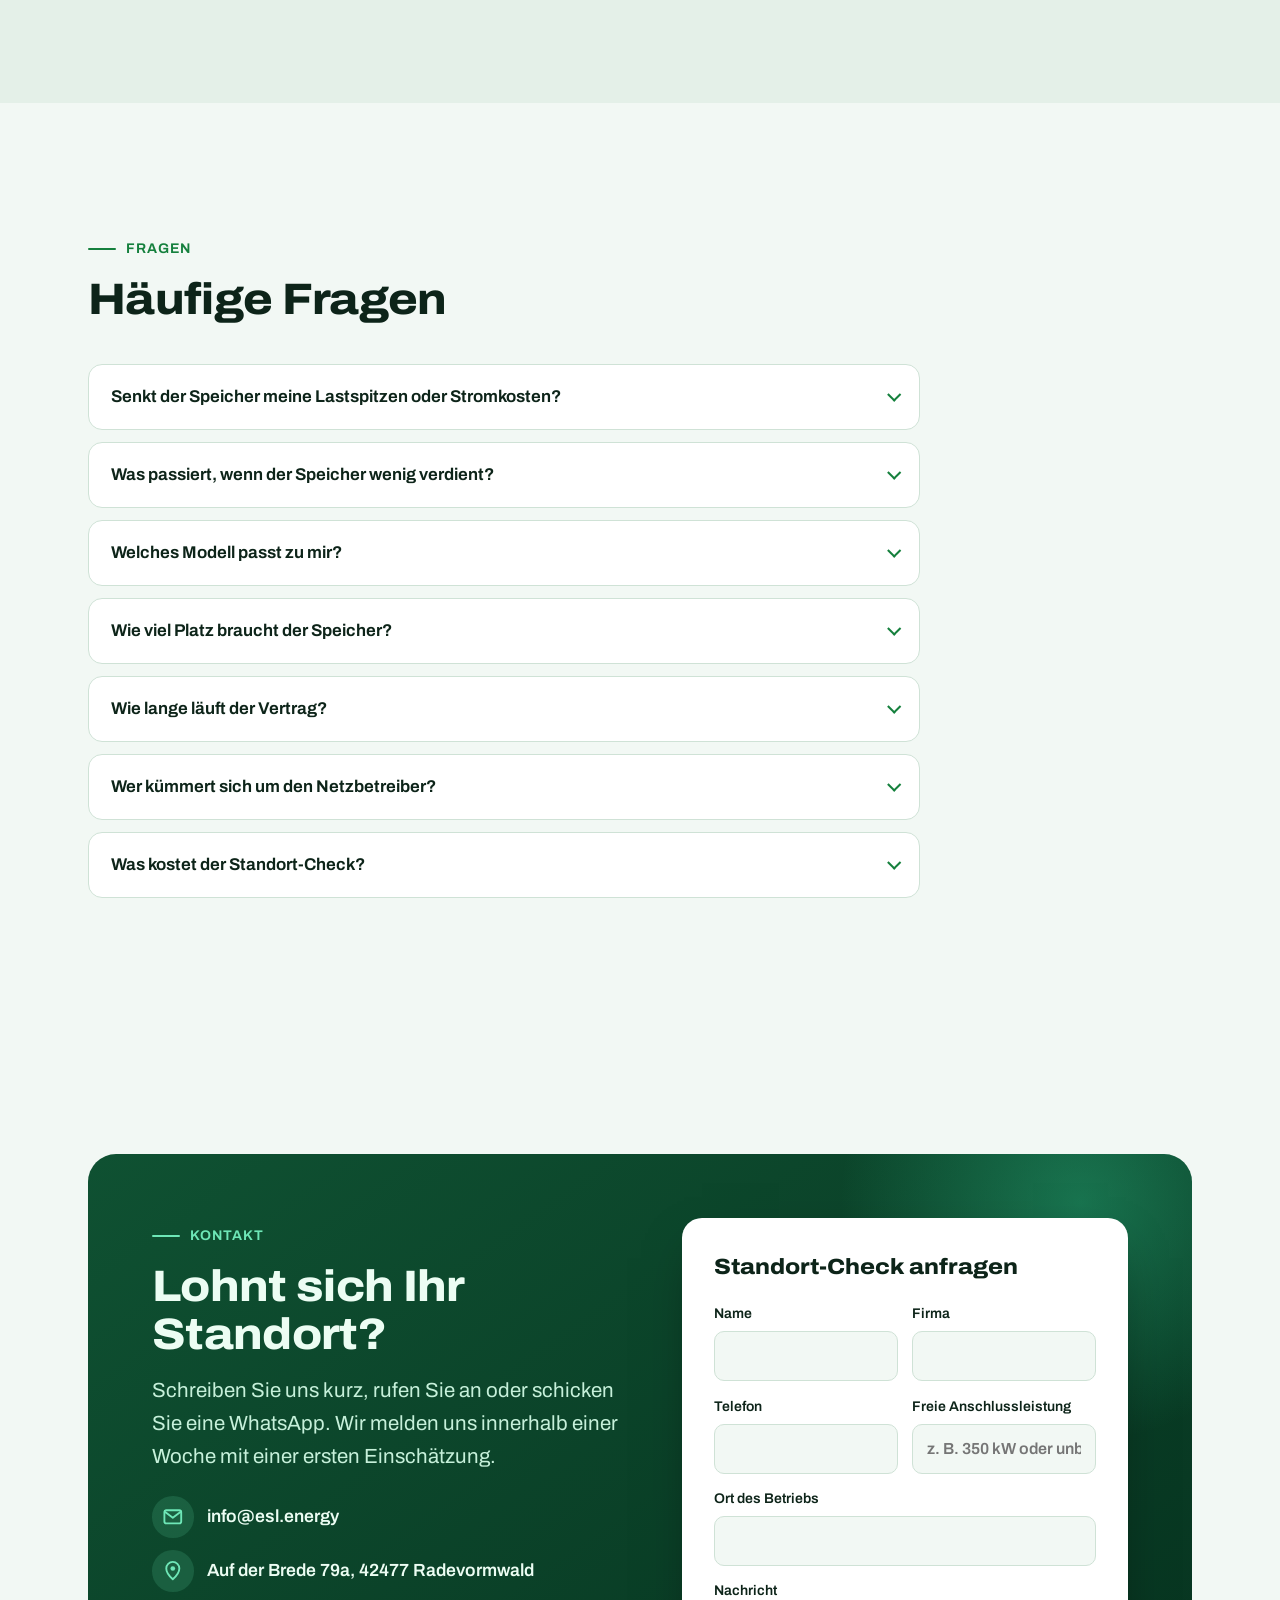
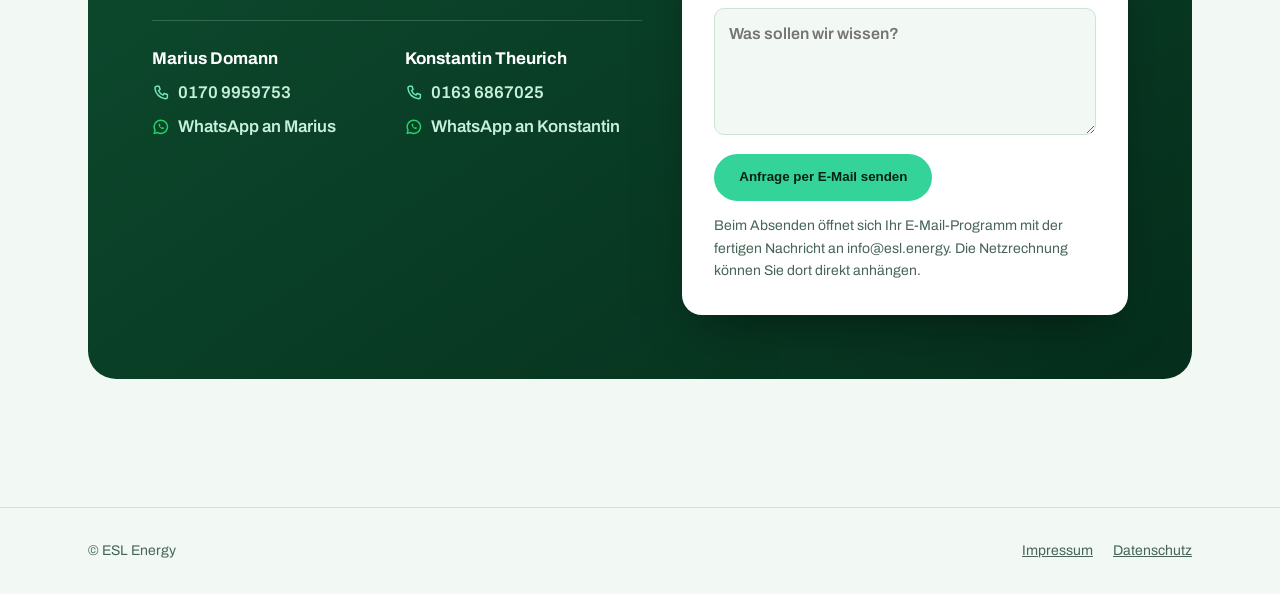
==== commit a6a7a3ef: "Antworten umgesetzt: zwei Pachtmodelle, Gebietskarte, WhatsApp, Formular, Impressum, hell als Standa" ====
--- a/index.html
+++ b/index.html
@@ -4,7 +4,7 @@
   <meta charset="utf-8">
   <meta name="viewport" content="width=device-width, initial-scale=1">
   <title>ESL Energy – Pacht für Ihre freie Anschlussleistung</title>
-  <meta name="description" content="ESL Energy stellt einen Batteriespeicher an Ihren vorhandenen Netzanschluss und zahlt Ihnen dafür Pacht plus Gewinnanteil. Ohne Investition, ohne Eingriff in Ihren Betrieb. Für Betriebe im Bergischen Land und im EN-Kreis.">
+  <meta name="description" content="ESL Energy stellt einen Batteriespeicher an Ihren vorhandenen Netzanschluss und zahlt Ihnen dafür Pacht plus Gewinnanteil. Ohne Investition, ohne Eingriff in Ihren Betrieb. Für Betriebe im Rhein-Ruhr-Gebiet und Umland.">
   <link rel="preload" href="fonts/archivo.woff2" as="font" type="font/woff2" crossorigin>
   <link rel="stylesheet" href="css/style.css">
   <link rel="icon" href="data:image/svg+xml,%3Csvg xmlns='http://www.w3.org/2000/svg' viewBox='0 0 32 32'%3E%3Crect width='32' height='32' rx='7' fill='%230f2a1f'/%3E%3Crect x='7' y='10' width='16' height='12' rx='2' fill='none' stroke='%2334d399' stroke-width='2'/%3E%3Crect x='24' y='14' width='2' height='4' rx='1' fill='%2334d399'/%3E%3Crect x='10' y='13' width='10' height='6' rx='1' fill='%2334d399'/%3E%3C/svg%3E">
@@ -28,6 +28,7 @@
       <a href="#prinzip">Prinzip</a>
       <a href="#ablauf">Ablauf</a>
       <a href="#rechner">Rechner</a>
+      <a href="#gebiet">Gebiet</a>
       <a href="#team">Team</a>
       <a href="#fragen">Fragen</a>
       <a class="nav-kontakt" href="#kontakt">Kontakt</a>
@@ -48,7 +49,7 @@
     <div class="hero-raster" aria-hidden="true"></div>
     <div class="wrap hero-inhalt">
       <div>
-        <p class="kicker zeige">Bergisches Land &amp; EN-Kreis</p>
+        <p class="kicker zeige">Rhein-Ruhr &amp; Umland</p>
         <h1 class="zeige">Ihr Netz&shy;anschluss hat Reserve. <em>Wir machen daraus Pacht.</em></h1>
         <p class="lead zeige">Viele Betriebe haben einen Anschluss, der für mehr Produktion ausgelegt ist, als heute läuft. Wir stellen dort einen eigenen Batteriespeicher auf und zahlen Ihnen dafür jedes Jahr Pacht plus einen Anteil am Gewinn.</p>
         <div class="hero-aktion zeige">
@@ -57,7 +58,7 @@
         </div>
       </div>
 
-      <figure class="akku zeige" style="--genutzt: 56.25%" aria-label="Beispiel: Netzanschluss mit 800 kW, davon 450 kW genutzt und 350 kW frei">
+      <figure class="akku zeige" aria-label="Beispiel: Netzanschluss mit 800 kW, davon 450 kW genutzt und 350 kW frei">
         <div class="akku-koerper" aria-hidden="true">
           <div class="akku-fuellung"></div>
           <svg class="akku-blitz" viewBox="0 0 24 24"><path d="M13 2 4 14h7l-1 8 9-12h-7z" fill="currentColor"/></svg>
@@ -69,7 +70,7 @@
             <div><b>450 kW</b><span>genutzt</span></div>
             <div><b>350 kW</b><span>frei</span></div>
           </div>
-          <p class="akku-fazit">Reicht für 2 Speicher mit je 125 kW: <b>1.500 € Pacht</b> im Jahr plus 15 % des Gewinns.</p>
+          <p class="akku-fazit">Reicht für 2 Speicher mit je 125 kW: <b>3.000 € feste Pacht</b> im Jahr. Oder 1.500 € Pacht plus 15 % des Gewinns.</p>
         </figcaption>
       </figure>
     </div>
@@ -79,8 +80,8 @@
   <section class="zahlenband" aria-label="Unser Angebot in Zahlen">
     <div class="wrap">
       <dl>
-        <div class="zeige"><dt><span data-zaehle="750">750</span> €</dt><dd>feste Pacht pro Speicher und Jahr</dd></div>
-        <div class="zeige"><dt><span data-zaehle="15">15</span> %</dt><dd>Anteil am Gewinn des Speichers</dd></div>
+        <div class="zeige"><dt><span data-zaehle="1500">1.500</span> €</dt><dd>feste Pacht pro Speicher und Jahr</dd></div>
+        <div class="zeige"><dt><span data-zaehle="15">15</span> %</dt><dd>Gewinnanteil im Modell Plus</dd></div>
         <div class="zeige"><dt><span data-zaehle="0">0</span> €</dt><dd>Investition für Sie</dd></div>
         <div class="zeige"><dt><span data-zaehle="12">12</span> Jahre</dt><dd>planbare Einnahmen</dd></div>
       </dl>
@@ -95,13 +96,13 @@
       <div class="karten">
         <article class="karte zeige">
           <svg viewBox="0 0 24 24" aria-hidden="true"><path d="M4 7h16v10H4z" fill="none" stroke="currentColor" stroke-width="2" stroke-linejoin="round"/><circle cx="12" cy="12" r="2.5" fill="currentColor"/></svg>
-          <h3>Feste Pacht</h3>
-          <p>750 € pro Speicher und Jahr, vertraglich gesichert und unabhängig davon, wie der Strommarkt läuft.</p>
+          <h3>Zwei Modelle zur Wahl</h3>
+          <p><b>Fest:</b> 1.500 € pro Speicher und Jahr, egal wie der Strommarkt läuft. <b>Plus:</b> 750 € Pacht und zusätzlich 15 % vom Gewinn.</p>
         </article>
         <article class="karte zeige">
           <svg viewBox="0 0 24 24" aria-hidden="true"><path d="M4 18l5-6 4 3 7-9" fill="none" stroke="currentColor" stroke-width="2" stroke-linecap="round" stroke-linejoin="round"/><path d="M15 6h5v5" fill="none" stroke="currentColor" stroke-width="2" stroke-linecap="round" stroke-linejoin="round"/></svg>
           <h3>Anteil am Gewinn</h3>
-          <p>15 % von dem, was der Speicher an Ihrem Standort verdient. Jedes Jahr offen und nachvollziehbar abgerechnet.</p>
+          <p>Im Modell Plus erhalten Sie 15 % von dem, was der Speicher an Ihrem Standort verdient. Jedes Jahr offen und nachvollziehbar abgerechnet.</p>
         </article>
         <article class="karte zeige">
           <svg viewBox="0 0 24 24" aria-hidden="true"><circle cx="12" cy="12" r="8" fill="none" stroke="currentColor" stroke-width="2"/><path d="M8 12h8" stroke="currentColor" stroke-width="2" stroke-linecap="round"/></svg>
@@ -173,7 +174,7 @@
         <li class="zeige">
           <span class="ablauf-nr">2</span>
           <h3>Vertrag</h3>
-          <p>Sie verpachten uns die Fläche für mindestens 12 Jahre. Pacht und Gewinnanteil stehen im Vertrag, der Speicher wird im Grundbuch abgesichert.</p>
+          <p>Sie verpachten uns die Fläche für mindestens 12 Jahre. Sie wählen Festpacht oder Pacht plus Gewinnanteil, beides steht im Vertrag, der Speicher wird im Grundbuch abgesichert.</p>
         </li>
         <li class="zeige">
           <span class="ablauf-nr">3</span>
@@ -183,7 +184,7 @@
         <li class="zeige">
           <span class="ablauf-nr">4</span>
           <h3>Betrieb</h3>
-          <p>Der Speicher handelt über einen eigenen Zähler am Strommarkt. Sie bekommen jedes Jahr Pacht und eine offene Abrechnung Ihres Gewinnanteils.</p>
+          <p>Der Speicher handelt über einen eigenen Zähler am Strommarkt. Sie bekommen jedes Jahr Ihre Pacht, im Modell Plus mit offener Abrechnung Ihres Gewinnanteils.</p>
         </li>
       </ol>
     </div>
@@ -206,11 +207,52 @@
         </div>
         <div class="ergebnis" id="ergebnis" aria-live="polite"></div>
       </div>
-      <p class="voraussetzung zeige">Voraussetzungen: freie Anschlussleistung ab etwa 250 kW, Platz für zwei Schränke, Standort im Bergischen Land oder im EN-Kreis. Ab 750 kW bringen wir Sie zusätzlich mit Partnern zusammen, die größere Speicher bauen.</p>
-    </div>
-  </section>
-
-  <section class="abschnitt" id="team">
+      <p class="voraussetzung zeige">Voraussetzungen: freie Anschlussleistung ab etwa 250 kW, Platz für zwei Schränke, Standort im Rhein-Ruhr-Gebiet oder Umland. Ab 750 kW bringen wir Sie zusätzlich mit Partnern zusammen, die größere Speicher bauen.</p>
+    </div>
+  </section>
+
+  <section class="abschnitt" id="gebiet">
+    <div class="wrap gebiet">
+      <div>
+        <p class="kicker zeige">Gebiet</p>
+        <h2 class="zeige">Zuhause an Rhein und Ruhr</h2>
+        <p class="lead zeige">Wir sitzen in Radevormwald, mitten zwischen Ruhrgebiet, Rheinschiene und Bergischem Land. Von hier sind wir schnell bei Ihnen, für den Check, den Aufbau und später im Betrieb.</p>
+        <ul class="gebiet-liste zeige">
+          <li>Ruhrgebiet von Duisburg bis Dortmund</li>
+          <li>Rheinschiene von Bonn über Köln bis Düsseldorf und Krefeld</li>
+          <li>Bergisches Land, Märkischer Kreis und Oberberg</li>
+        </ul>
+        <p class="hinweis zeige">Ihr Betrieb liegt etwas außerhalb? Fragen Sie trotzdem, wir schauen uns jeden Standort an.</p>
+      </div>
+      <figure class="karte-gebiet zeige" aria-label="Karte des Rhein-Ruhr-Gebiets mit Radevormwald in der Mitte und einem Umkreis von etwa 50 Kilometern">
+        <svg viewBox="0 30 720 680" aria-hidden="true">
+          <defs>
+            <radialGradient id="gebiet-glow" cx="416" cy="348" r="330" gradientUnits="userSpaceOnUse"><stop offset="0" stop-color="currentColor" stop-opacity=".28"/><stop offset="1" stop-color="currentColor" stop-opacity="0"/></radialGradient>
+          </defs>
+          <circle cx="416.3" cy="348" r="330" fill="url(#gebiet-glow)"/>
+          <circle class="umkreis" cx="416.3" cy="348" r="268"/>
+          <text class="umkreis-text" x="416.3" y="72" text-anchor="middle">ca. 50 km</text>
+          <polyline class="fluss" points="341.3,678.0 318.7,624.0 288.7,546.0 266.2,504.0 277.5,450.0 236.2,396.0 195.0,336.0 176.2,270.0 183.8,210.0 150.0,138.0 112.5,48.0"/>
+          <polyline class="fluss fluss-klein" points="637.5,228.0 543.8,210.0 468.8,228.0 412.5,216.0 356.3,222.0 300.0,228.0 243.8,216.0 191.2,204.0"/>
+          <polyline class="fluss fluss-klein" points="450.0,390.0 416.3,354.0 375.0,312.0 337.5,312.0 311.2,348.0 281.2,414.0 277.5,444.0"/>
+          <text class="fluss-text" x="128" y="110" transform="rotate(-62 128 110)">Rhein</text>
+          <text class="fluss-text" x="560" y="200">Ruhr</text>
+          <g class="ort" style="--i:0"><circle cx="191.2" cy="210.0" r="5"/><text x="202.2" y="215.0">Duisburg</text></g><g class="ort" style="--i:1"><circle cx="285.0" cy="195.0" r="5"/><text x="296.0" y="200.0">Essen</text></g><g class="ort" style="--i:2"><circle cx="363.7" cy="180.0" r="5"/></g><g class="ort" style="--i:3"><circle cx="315.0" cy="150.0" r="5"/></g><g class="ort" style="--i:4"><circle cx="457.5" cy="162.0" r="5"/><text x="468.5" y="167.0">Dortmund</text></g><g class="ort" style="--i:5"><circle cx="198.8" cy="333.0" r="5"/><text x="187.8" y="338.0" text-anchor="end">Düsseldorf</text></g><g class="ort" style="--i:6"><circle cx="116.2" cy="267.0" r="5"/><text x="127.2" y="272.0">Krefeld</text></g><g class="ort" style="--i:7"><circle cx="71.3" cy="354.0" r="5"/><text x="71.3" y="378.0" text-anchor="middle">Mönchengladbach</text></g><g class="ort" style="--i:8"><circle cx="337.5" cy="312.0" r="5"/><text x="337.5" y="300.0" text-anchor="middle">Wuppertal</text></g><g class="ort" style="--i:9"><circle cx="311.2" cy="366.0" r="5"/><text x="300.2" y="371.0" text-anchor="end">Solingen</text></g><g class="ort" style="--i:10"><circle cx="352.5" cy="360.0" r="5"/></g><g class="ort" style="--i:11"><circle cx="457.5" cy="252.0" r="5"/><text x="468.5" y="257.0">Hagen</text></g><g class="ort" style="--i:12"><circle cx="266.2" cy="504.0" r="5"/><text x="255.2" y="509.0" text-anchor="end">Köln</text></g><g class="ort" style="--i:13"><circle cx="277.5" cy="450.0" r="5"/></g><g class="ort" style="--i:14"><circle cx="318.7" cy="627.0" r="5"/><text x="329.7" y="632.0">Bonn</text></g><g class="ort" style="--i:15"><circle cx="491.2" cy="450.0" r="5"/><text x="502.2" y="455.0">Gummersbach</text></g><g class="ort" style="--i:16"><circle cx="517.5" cy="336.0" r="5"/><text x="528.5" y="341.0">Lüdenscheid</text></g>
+          <g class="heimat">
+            <circle class="puls" cx="416.3" cy="348" r="12"/>
+            <circle class="puls puls-2" cx="416.3" cy="348" r="12"/>
+            <circle cx="416.3" cy="348" r="10" class="heimat-punkt"/>
+            <rect x="432" y="358" width="158" height="44" rx="10" class="heimat-schild"/>
+            <text x="444" y="377" class="heimat-name">ESL Energy</text>
+            <text x="444" y="395" class="heimat-ort">Radevormwald</text>
+          </g>
+        </svg>
+        <figcaption>Schematische Karte, nicht maßstabsgetreu</figcaption>
+      </figure>
+    </div>
+  </section>
+
+  <section class="abschnitt abschnitt-tief" id="team">
     <div class="wrap">
       <p class="kicker zeige">Team</p>
       <h2 class="zeige">Wer dahintersteht</h2>
@@ -222,6 +264,7 @@
             <h3>Marius Domann</h3>
             <p class="rolle">Geschäftsführung und Vertrieb</p>
             <p>Studium und Berufserfahrung in der Energiewirtschaft. Ihr Ansprechpartner vor Ort, für Netzbetreiber und Vermarkter.</p>
+            <div class="person-kontakt"><a href="tel:+491709959753"><svg viewBox="0 0 24 24" aria-hidden="true"><path d="M6.6 3h3l1.5 4.5-2.2 1.4a11 11 0 0 0 6.2 6.2l1.4-2.2L21 14.4v3A2.6 2.6 0 0 1 18.4 20 15.4 15.4 0 0 1 4 5.6 2.6 2.6 0 0 1 6.6 3z" fill="none" stroke="currentColor" stroke-width="2" stroke-linejoin="round"/></svg>0170 9959753</a><a class="wa" href="https://wa.me/491709959753" target="_blank" rel="noopener"><svg viewBox="0 0 24 24" aria-hidden="true"><path d="M12 3a9 9 0 0 0-7.8 13.5L3 21l4.6-1.2A9 9 0 1 0 12 3z" fill="none" stroke="currentColor" stroke-width="2" stroke-linejoin="round"/><path d="M9 8.5c0 3.5 3 6.5 6.5 6.5l1-1.6-2-1-1 .9a5 5 0 0 1-2.8-2.8l.9-1-1-2z" fill="currentColor"/></svg>WhatsApp</a></div>
           </div>
         </article>
         <article class="person zeige">
@@ -230,24 +273,29 @@
             <h3>Konstantin Theurich</h3>
             <p class="rolle">Standortprüfung, Wirtschaftlichkeit und Verträge</p>
             <p>Bachelor in Wirtschaft mit Schwerpunkt quantitative Analyse, Erfahrung in der Immobilienverwaltung.</p>
-          </div>
-        </article>
-      </div>
-    </div>
-  </section>
-
-  <section class="abschnitt abschnitt-tief" id="fragen">
+            <div class="person-kontakt"><a href="tel:+491636867025"><svg viewBox="0 0 24 24" aria-hidden="true"><path d="M6.6 3h3l1.5 4.5-2.2 1.4a11 11 0 0 0 6.2 6.2l1.4-2.2L21 14.4v3A2.6 2.6 0 0 1 18.4 20 15.4 15.4 0 0 1 4 5.6 2.6 2.6 0 0 1 6.6 3z" fill="none" stroke="currentColor" stroke-width="2" stroke-linejoin="round"/></svg>0163 6867025</a><a class="wa" href="https://wa.me/491636867025" target="_blank" rel="noopener"><svg viewBox="0 0 24 24" aria-hidden="true"><path d="M12 3a9 9 0 0 0-7.8 13.5L3 21l4.6-1.2A9 9 0 1 0 12 3z" fill="none" stroke="currentColor" stroke-width="2" stroke-linejoin="round"/><path d="M9 8.5c0 3.5 3 6.5 6.5 6.5l1-1.6-2-1-1 .9a5 5 0 0 1-2.8-2.8l.9-1-1-2z" fill="currentColor"/></svg>WhatsApp</a></div>
+          </div>
+        </article>
+      </div>
+    </div>
+  </section>
+
+  <section class="abschnitt" id="fragen">
     <div class="wrap">
       <p class="kicker zeige">Fragen</p>
       <h2 class="zeige">Häufige Fragen</h2>
       <div class="fragen">
         <details class="zeige">
           <summary>Senkt der Speicher meine Lastspitzen oder Stromkosten?</summary>
-          <p>Nein. Der Speicher ist bewusst vom Strombezug Ihres Betriebs getrennt. Er verdient nur am Strommarkt, indem er günstigen Strom speichert und teurer wieder abgibt. Sie verdienen über Pacht und Gewinnanteil.</p>
+          <p>Nein. Der Speicher ist bewusst vom Strombezug Ihres Betriebs getrennt. Er verdient nur am Strommarkt, indem er günstigen Strom speichert und teurer wieder abgibt. Sie verdienen über die Pacht und, wenn Sie möchten, über einen Gewinnanteil.</p>
         </details>
         <details class="zeige">
           <summary>Was passiert, wenn der Speicher wenig verdient?</summary>
-          <p>Die Pacht von 750 € pro Speicher und Jahr bekommen Sie in jedem Fall. Nur der Gewinnanteil schwankt mit dem Strommarkt. Das Risiko für Anlage und Betrieb tragen wir.</p>
+          <p>Im Modell Fest bekommen Sie 1.500 € pro Speicher und Jahr, unabhängig vom Strommarkt. Im Modell Plus sind die 750 € Pacht sicher, nur der Gewinnanteil schwankt. Das Risiko für Anlage und Betrieb tragen in beiden Fällen wir.</p>
+        </details>
+        <details class="zeige">
+          <summary>Welches Modell passt zu mir?</summary>
+          <p>Wer feste, planbare Einnahmen möchte, wählt das Modell Fest. Wer am Strommarkt mitverdienen will, wählt Plus: Nach unserer Erwartung liegt der Gewinnanteil bei rund 1.200 bis 2.100 € pro Speicher und Jahr, zusätzlich zur Pacht von 750 €. Garantieren können wir diesen Teil nicht.</p>
         </details>
         <details class="zeige">
           <summary>Wie viel Platz braucht der Speicher?</summary>
@@ -272,29 +320,49 @@
   <section class="abschnitt kontakt" id="kontakt">
     <div class="wrap">
       <div class="kontakt-box zeige">
-        <div>
+        <div class="kontakt-text">
           <p class="kicker">Kontakt</p>
           <h2>Lohnt sich Ihr Standort?</h2>
-          <p class="lead">Schicken Sie uns Ihre letzte Netzrechnung oder rufen Sie an. Wir melden uns innerhalb einer Woche mit einer ersten Einschätzung.</p>
+          <p class="lead">Schreiben Sie uns kurz, rufen Sie an oder schicken Sie eine WhatsApp. Wir melden uns innerhalb einer Woche mit einer ersten Einschätzung.</p>
+          <div class="kontakt-daten">
+            <a class="kontakt-zeile" href="mailto:info@esl.energy">
+              <svg viewBox="0 0 24 24" aria-hidden="true"><rect x="3" y="5" width="18" height="14" rx="2" fill="none" stroke="currentColor" stroke-width="2"/><path d="M3.5 6.5 12 13l8.5-6.5" fill="none" stroke="currentColor" stroke-width="2" stroke-linejoin="round"/></svg>
+              info@esl.energy
+            </a>
+            <p class="kontakt-zeile kontakt-ort">
+              <svg viewBox="0 0 24 24" aria-hidden="true"><path d="M12 21s7-6.1 7-11.5A7 7 0 0 0 5 9.5C5 14.9 12 21 12 21z" fill="none" stroke="currentColor" stroke-width="2" stroke-linejoin="round"/><circle cx="12" cy="9.5" r="2.5" fill="currentColor"/></svg>
+              Auf der Brede 79a, 42477 Radevormwald
+            </p>
+          </div>
+          <div class="kontakt-personen">
+            <div>
+              <b>Marius Domann</b>
+              <a href="tel:+491709959753"><svg viewBox="0 0 24 24" aria-hidden="true"><path d="M6.6 3h3l1.5 4.5-2.2 1.4a11 11 0 0 0 6.2 6.2l1.4-2.2L21 14.4v3A2.6 2.6 0 0 1 18.4 20 15.4 15.4 0 0 1 4 5.6 2.6 2.6 0 0 1 6.6 3z" fill="none" stroke="currentColor" stroke-width="2" stroke-linejoin="round"/></svg>0170 9959753</a>
+              <a class="wa" href="https://wa.me/491709959753" target="_blank" rel="noopener"><svg viewBox="0 0 24 24" aria-hidden="true"><path d="M12 3a9 9 0 0 0-7.8 13.5L3 21l4.6-1.2A9 9 0 1 0 12 3z" fill="none" stroke="currentColor" stroke-width="2" stroke-linejoin="round"/><path d="M9 8.5c0 3.5 3 6.5 6.5 6.5l1-1.6-2-1-1 .9a5 5 0 0 1-2.8-2.8l.9-1-1-2z" fill="currentColor"/></svg>WhatsApp an Marius</a>
+            </div>
+            <div>
+              <b>Konstantin Theurich</b>
+              <a href="tel:+491636867025"><svg viewBox="0 0 24 24" aria-hidden="true"><path d="M6.6 3h3l1.5 4.5-2.2 1.4a11 11 0 0 0 6.2 6.2l1.4-2.2L21 14.4v3A2.6 2.6 0 0 1 18.4 20 15.4 15.4 0 0 1 4 5.6 2.6 2.6 0 0 1 6.6 3z" fill="none" stroke="currentColor" stroke-width="2" stroke-linejoin="round"/></svg>0163 6867025</a>
+              <a class="wa" href="https://wa.me/491636867025" target="_blank" rel="noopener"><svg viewBox="0 0 24 24" aria-hidden="true"><path d="M12 3a9 9 0 0 0-7.8 13.5L3 21l4.6-1.2A9 9 0 1 0 12 3z" fill="none" stroke="currentColor" stroke-width="2" stroke-linejoin="round"/><path d="M9 8.5c0 3.5 3 6.5 6.5 6.5l1-1.6-2-1-1 .9a5 5 0 0 1-2.8-2.8l.9-1-1-2z" fill="currentColor"/></svg>WhatsApp an Konstantin</a>
+            </div>
+          </div>
         </div>
-        <div class="kontakt-daten">
-          <a class="kontakt-zeile" href="tel:+491709959753">
-            <svg viewBox="0 0 24 24" aria-hidden="true"><path d="M6.6 3h3l1.5 4.5-2.2 1.4a11 11 0 0 0 6.2 6.2l1.4-2.2L21 14.4v3A2.6 2.6 0 0 1 18.4 20 15.4 15.4 0 0 1 4 5.6 2.6 2.6 0 0 1 6.6 3z" fill="none" stroke="currentColor" stroke-width="2" stroke-linejoin="round"/></svg>
-            0170 9959753
-          </a>
-          <a class="kontakt-zeile" href="mailto:kontakt@gewerbespeicher-bergisches-land.de">
-            <svg viewBox="0 0 24 24" aria-hidden="true"><rect x="3" y="5" width="18" height="14" rx="2" fill="none" stroke="currentColor" stroke-width="2"/><path d="M3.5 6.5 12 13l8.5-6.5" fill="none" stroke="currentColor" stroke-width="2" stroke-linejoin="round"/></svg>
-            kontakt@gewerbespeicher-bergisches-land.de
-          </a>
-          <p class="kontakt-zeile kontakt-ort">
-            <svg viewBox="0 0 24 24" aria-hidden="true"><path d="M12 21s7-6.1 7-11.5A7 7 0 0 0 5 9.5C5 14.9 12 21 12 21z" fill="none" stroke="currentColor" stroke-width="2" stroke-linejoin="round"/><circle cx="12" cy="9.5" r="2.5" fill="currentColor"/></svg>
-            Radevormwald
-          </p>
-          <div class="kontakt-knoepfe">
-            <a class="button" href="tel:+491709959753">Jetzt anrufen</a>
-            <a class="button button-leise" href="mailto:kontakt@gewerbespeicher-bergisches-land.de?subject=Standort-Check">E-Mail schreiben</a>
-          </div>
-        </div>
+        <form class="formular" id="formular" novalidate>
+          <p class="formular-titel">Standort-Check anfragen</p>
+          <div class="formular-zeile">
+            <label>Name<input name="name" type="text" autocomplete="name" required></label>
+            <label>Firma<input name="firma" type="text" autocomplete="organization"></label>
+          </div>
+          <div class="formular-zeile">
+            <label>Telefon<input name="telefon" type="tel" autocomplete="tel"></label>
+            <label>Freie Anschlussleistung<input name="kw" type="text" inputmode="numeric" placeholder="z. B. 350 kW oder unbekannt"></label>
+          </div>
+          <label>Ort des Betriebs<input name="ort" type="text" autocomplete="address-level2"></label>
+          <label>Nachricht<textarea name="nachricht" rows="4" placeholder="Was sollen wir wissen?"></textarea></label>
+          <button class="button" type="submit">Anfrage per E-Mail senden</button>
+          <p class="formular-hinweis">Beim Absenden öffnet sich Ihr E-Mail-Programm mit der fertigen Nachricht an info@esl.energy. Die Netzrechnung können Sie dort direkt anhängen.</p>
+          <p class="formular-fehler" role="alert" hidden>Bitte geben Sie Ihren Namen an.</p>
+        </form>
       </div>
     </div>
   </section>
--- a/css/style.css
+++ b/css/style.css
@@ -1,6 +1,6 @@
 /* ESL Energy – Stylesheet
-   Grüntöne in Hell und Dunkel. Dunkel folgt der Systemeinstellung,
-   der Schalter oben rechts überschreibt sie (data-theme auf <html>). */
+   Grüntöne in Hell und Dunkel. Standard ist hell, dunkel über den
+   Schalter oben rechts (data-theme="dark" auf <html>). */
 
 @font-face {
   font-family: "Archivo";
@@ -10,7 +10,7 @@
   font-display: swap;
 }
 
-/* ---------- Farben ---------- */
+/* ---------- Farben (Standard hell) ---------- */
 :root {
   --bg: #f2f8f4;
   --bg-tief: #e4f0e8;
@@ -29,25 +29,6 @@
   color-scheme: light;
 }
 
-@media (prefers-color-scheme: dark) {
-  :root:not([data-theme="light"]) {
-    --bg: #06120c;
-    --bg-tief: #0a1b13;
-    --flaeche: #0f2419;
-    --text: #e3f3e9;
-    --text-2: #94b5a3;
-    --linie: #1d3a2b;
-    --akzent: #34d399;
-    --akzent-2: #6ee7b7;
-    --akzent-hell: #12382a;
-    --auf-akzent: #052014;
-    --glow: rgba(52, 211, 153, 0.18);
-    --raster: rgba(110, 231, 183, 0.06);
-    --schatten: 0 1px 2px rgba(0, 0, 0, 0.3), 0 16px 40px -16px rgba(0, 0, 0, 0.6);
-    --kopf-bg: rgba(6, 18, 12, 0.72);
-    color-scheme: dark;
-  }
-}
 :root[data-theme="dark"] {
   --bg: #06120c;
   --bg-tief: #0a1b13;
@@ -172,10 +153,6 @@
 .thema-mond { display: none; }
 :root[data-theme="dark"] .thema-sonne { display: none; }
 :root[data-theme="dark"] .thema-mond { display: block; }
-@media (prefers-color-scheme: dark) {
-  :root:not([data-theme="light"]) .thema-sonne { display: none; }
-  :root:not([data-theme="light"]) .thema-mond { display: block; }
-}
 
 .menue { display: none; }
 .menue span { display: block; width: 1.1rem; height: 2px; background: currentColor; border-radius: 2px; transition: transform 0.3s; grid-area: 1 / 1; }
@@ -184,7 +161,7 @@
 .menue[aria-expanded="true"] span:first-child { transform: rotate(45deg); }
 .menue[aria-expanded="true"] span:last-child { transform: rotate(-45deg); }
 
-@media (max-width: 960px) {
+@media (max-width: 1100px) {
   .menue { display: grid; }
   .kopf-aktionen { margin-left: auto; }
   .nav {
@@ -281,11 +258,10 @@
   background:
     repeating-linear-gradient(90deg, transparent 0 calc(25% - 4px), var(--flaeche) calc(25% - 4px) 25%),
     linear-gradient(90deg, var(--akzent), var(--akzent-2));
-  /* Ladestand = genutzter Anteil am Anschluss (--genutzt am .akku) */
-  clip-path: inset(0 calc(100% - var(--genutzt, 50%)) 0 0 round 10px);
-  animation: fuellen 2.4s cubic-bezier(.6, 0, .3, 1) 0.3s both;
-}
-@keyframes fuellen { from { clip-path: inset(0 100% 0 0 round 10px); } }
+  transform-origin: 0 50%;
+  animation: fuellen 5s cubic-bezier(.6, 0, .3, 1) infinite;
+}
+@keyframes fuellen { 0% { transform: scaleX(0.08); } 55%, 85% { transform: scaleX(1); } 100% { transform: scaleX(0.08); } }
 .akku-blitz {
   position: absolute; inset: 0; margin: auto; width: 2.75rem; height: 2.75rem;
   color: var(--text); filter: drop-shadow(0 2px 6px var(--glow));
@@ -294,8 +270,8 @@
 @keyframes pulsieren { 50% { transform: scale(1.12); } }
 .akku-titel { font-weight: 700; margin-bottom: 0.75rem; }
 .balken { display: flex; height: 0.85rem; border-radius: 999px; overflow: hidden; background: var(--bg-tief); }
-.balken-genutzt { width: var(--genutzt, 50%); background: var(--text-2); opacity: 0.55; }
-.balken-frei { width: calc(100% - var(--genutzt, 50%)); background: linear-gradient(90deg, var(--akzent), var(--akzent-2)); }
+.balken-genutzt { width: 56.25%; background: var(--text-2); opacity: 0.55; }
+.balken-frei { width: 43.75%; background: linear-gradient(90deg, var(--akzent), var(--akzent-2)); }
 .balken-legende { display: flex; justify-content: space-between; margin: 0.6rem 0 1rem; font-size: var(--s-1); }
 .balken-legende div { display: flex; flex-direction: column; }
 .balken-legende div:last-child { text-align: right; color: var(--akzent); }
@@ -433,8 +409,41 @@
 .ergebnis p { color: #d1fae5; }
 .ergebnis .klein { font-size: var(--s-1); opacity: 0.8; margin-top: 0.5rem; }
 .ergebnis .button { align-self: flex-start; background: #34d399; color: #052014; }
+.modelle { display: grid; grid-template-columns: 1fr 1fr; gap: 0.75rem; margin: 0.5rem 0 1rem; }
+.modell { padding: 1rem 1.1rem; border-radius: 14px; background: rgba(236, 253, 243, 0.08); border: 1px solid rgba(167, 243, 208, 0.25); }
+.modell p { margin: 0; font-size: var(--s-1); }
+.modell-name { font-weight: 700; color: #6ee7b7 !important; text-transform: uppercase; letter-spacing: 0.06em; }
+.modell-betrag { font-size: clamp(1.6rem, 3.2vw, 2.2rem) !important; font-weight: 800; font-stretch: 112%; color: #fff !important; line-height: 1.15; margin: 0.25rem 0 0.4rem !important; font-variant-numeric: tabular-nums; }
+@media (max-width: 1000px) { .modelle { grid-template-columns: 1fr; } }
 .voraussetzung { margin-top: 1.5rem; color: var(--text-2); font-size: var(--s-1); max-width: 70ch; }
 @media (max-width: 760px) { .rechner { grid-template-columns: 1fr; } }
+
+/* Gebiet */
+.gebiet { display: grid; grid-template-columns: minmax(0, 1fr) minmax(0, 1.1fr); gap: clamp(2rem, 5vw, 4rem); align-items: center; }
+.gebiet-liste { list-style: none; padding: 0; margin: 1.5rem 0; display: grid; gap: 0.6rem; }
+.gebiet-liste li { position: relative; padding-left: 1.75rem; }
+.gebiet-liste li::before { content: ""; position: absolute; left: 0; top: 0.45em; width: 0.75rem; height: 0.75rem; border-radius: 50%; background: var(--akzent); box-shadow: 0 0 0 4px var(--akzent-hell); }
+.karte-gebiet { margin: 0; padding: 1rem; border-radius: 24px; background: var(--flaeche); border: 1px solid var(--linie); box-shadow: var(--schatten); color: var(--akzent); }
+.karte-gebiet svg { display: block; width: 100%; height: auto; }
+.karte-gebiet figcaption { font-size: var(--s-1); color: var(--text-2); padding: 0 0.5rem 0.25rem; }
+.umkreis { fill: none; stroke: var(--akzent); stroke-width: 2; stroke-dasharray: 6 8; opacity: 0.55; transform-origin: 416.3px 348px; animation: drehen 60s linear infinite; }
+@keyframes drehen { to { transform: rotate(360deg); } }
+.umkreis-text { fill: var(--akzent); font-size: 14px; font-weight: 700; font-family: inherit; }
+.fluss { fill: none; stroke: #60a5fa; stroke-width: 5; stroke-linecap: round; stroke-linejoin: round; opacity: 0.45; }
+.fluss-klein { stroke-width: 3; }
+.fluss-text { fill: #3b82f6; opacity: 0.7; font-size: 13px; font-style: italic; font-family: inherit; }
+.ort circle { fill: var(--text-2); }
+.ort text { fill: var(--text); font-size: 15px; font-weight: 600; font-family: inherit; }
+.js .karte-gebiet .ort { opacity: 0; transform: translateY(6px); transition: opacity 0.5s, transform 0.5s; transition-delay: calc(0.4s + var(--i) * 0.06s); }
+.js .karte-gebiet.sichtbar .ort { opacity: 1; transform: none; }
+.heimat-punkt { fill: var(--akzent); stroke: var(--flaeche); stroke-width: 4; }
+.puls { fill: var(--akzent); opacity: 0; transform-origin: 416.3px 348px; animation: puls 2.8s ease-out infinite; }
+.puls-2 { animation-delay: 1.4s; }
+@keyframes puls { 0% { opacity: 0.5; transform: scale(1); } 100% { opacity: 0; transform: scale(5); } }
+.heimat-schild { fill: var(--text); }
+.heimat-name { fill: var(--bg); font-weight: 800; font-size: 16px; font-family: inherit; }
+.heimat-ort { fill: var(--bg); opacity: 0.75; font-size: 13px; font-family: inherit; }
+@media (max-width: 860px) { .gebiet { grid-template-columns: 1fr; } }
 
 /* Team */
 .team { display: grid; grid-template-columns: 1fr 1fr; gap: 1.25rem; margin-top: 3rem; }
@@ -451,7 +460,16 @@
 }
 .person h3 { margin-bottom: 0.25rem; }
 .rolle { color: var(--akzent); font-weight: 600; font-size: var(--s-1); }
-.person p:last-child { color: var(--text-2); margin: 0; }
+.person p:not(.rolle) { color: var(--text-2); }
+.person-kontakt { display: flex; flex-wrap: wrap; gap: 0.5rem; margin-top: 1rem; }
+.person-kontakt a {
+  display: inline-flex; align-items: center; gap: 0.45rem; padding: 0.5rem 0.9rem; border-radius: 999px;
+  border: 1px solid var(--linie); color: var(--text); text-decoration: none; font-weight: 600; font-size: var(--s-1);
+  transition: border-color 0.2s, background-color 0.2s;
+}
+.person-kontakt a:hover { border-color: var(--akzent); background: var(--akzent-hell); }
+.person-kontakt svg { width: 1.1rem; height: 1.1rem; color: var(--akzent); }
+.person-kontakt .wa svg, .kontakt-personen .wa svg { color: #25d366; }
 @media (max-width: 760px) { .team { grid-template-columns: 1fr; } .person { flex-direction: column; } }
 
 /* Fragen */
@@ -497,7 +515,33 @@
 .kontakt-box .button:hover { background: #6ee7b7; }
 .kontakt-box .button-leise { background: transparent; color: #ecfdf3; border-color: rgba(236, 253, 243, 0.35); }
 .kontakt-box .button-leise:hover { background: rgba(110, 231, 183, 0.15); border-color: #6ee7b7; }
+.kontakt-box { align-items: start; }
+.kontakt-daten { margin-top: 1.5rem; }
+.kontakt-personen { display: grid; grid-template-columns: 1fr 1fr; gap: 1rem; margin-top: 1.75rem; padding-top: 1.5rem; border-top: 1px solid rgba(236, 253, 243, 0.18); }
+.kontakt-personen div { display: grid; gap: 0.45rem; align-content: start; }
+.kontakt-personen b { color: #fff; }
+.kontakt-personen a { display: inline-flex; align-items: center; gap: 0.5rem; color: #c6f0da; text-decoration: none; font-weight: 600; }
+.kontakt-personen a:hover { color: #6ee7b7; }
+.kontakt-personen svg { width: 1.1rem; height: 1.1rem; color: #6ee7b7; }
+.formular {
+  display: grid; gap: 0.9rem; padding: clamp(1.25rem, 3vw, 2rem); border-radius: 20px;
+  background: var(--flaeche); color: var(--text); box-shadow: 0 20px 50px -20px rgba(0, 0, 0, 0.5);
+}
+.formular-titel { font-weight: 800; font-size: var(--s1); font-stretch: 110%; margin: 0 0 0.25rem; }
+.formular-zeile { display: grid; grid-template-columns: 1fr 1fr; gap: 0.9rem; }
+.formular label { display: grid; gap: 0.35rem; font-weight: 600; font-size: var(--s-1); }
+.formular input, .formular textarea {
+  font: inherit; font-size: 1rem; color: var(--text); background: var(--bg);
+  border: 1px solid var(--linie); border-radius: 10px; padding: 0.7rem 0.85rem; width: 100%; min-width: 0;
+  transition: border-color 0.2s, box-shadow 0.2s;
+}
+.formular input:focus, .formular textarea:focus { outline: none; border-color: var(--akzent); box-shadow: 0 0 0 3px var(--akzent-hell); }
+.formular textarea { resize: vertical; }
+.formular .button { justify-self: start; margin-top: 0.25rem; }
+.formular-hinweis { font-size: var(--s-1); color: var(--text-2); margin: 0; }
+.formular-fehler { color: #b91c1c; font-weight: 600; margin: 0; }
 @media (max-width: 860px) { .kontakt-box { grid-template-columns: 1fr; } }
+@media (max-width: 560px) { .formular-zeile, .kontakt-personen { grid-template-columns: 1fr; } }
 
 /* ---------- Fuß ---------- */
 .fuss { padding: 2rem 0; border-top: 1px solid var(--linie); color: var(--text-2); font-size: var(--s-1); }
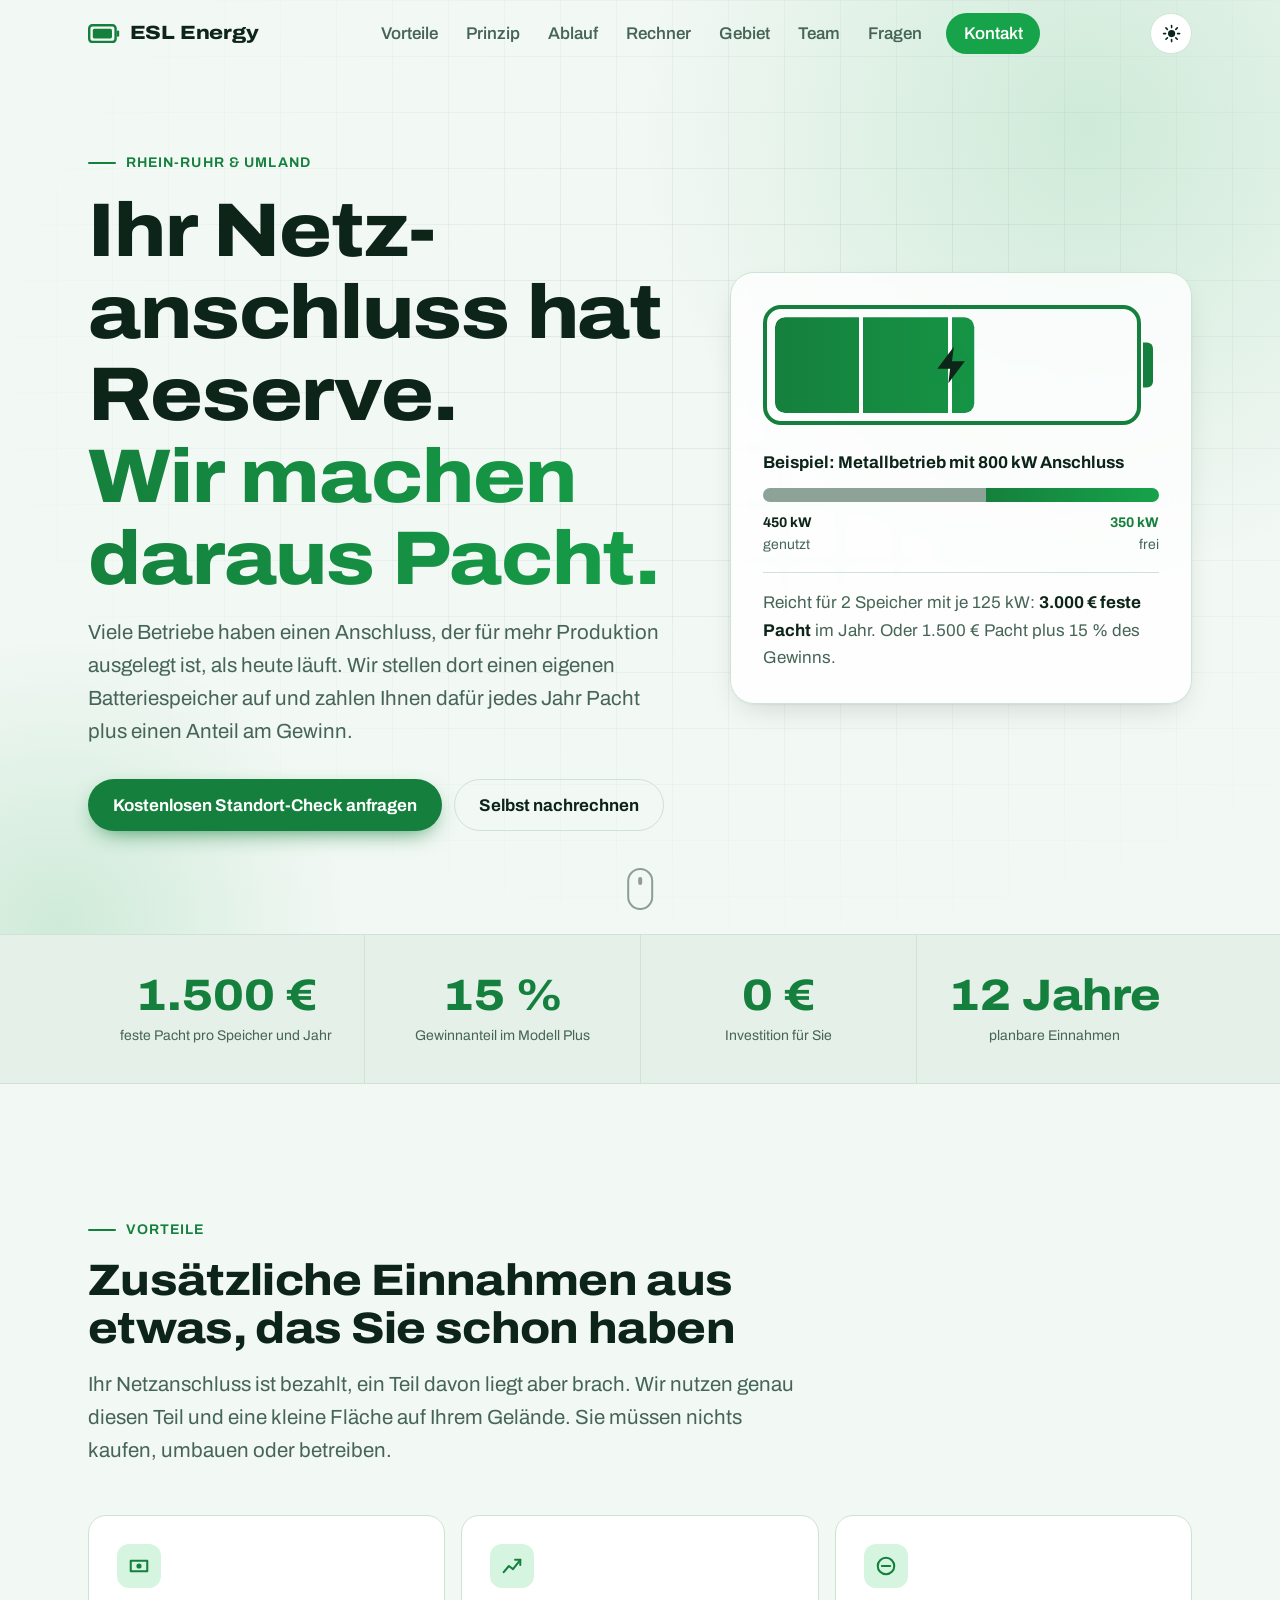
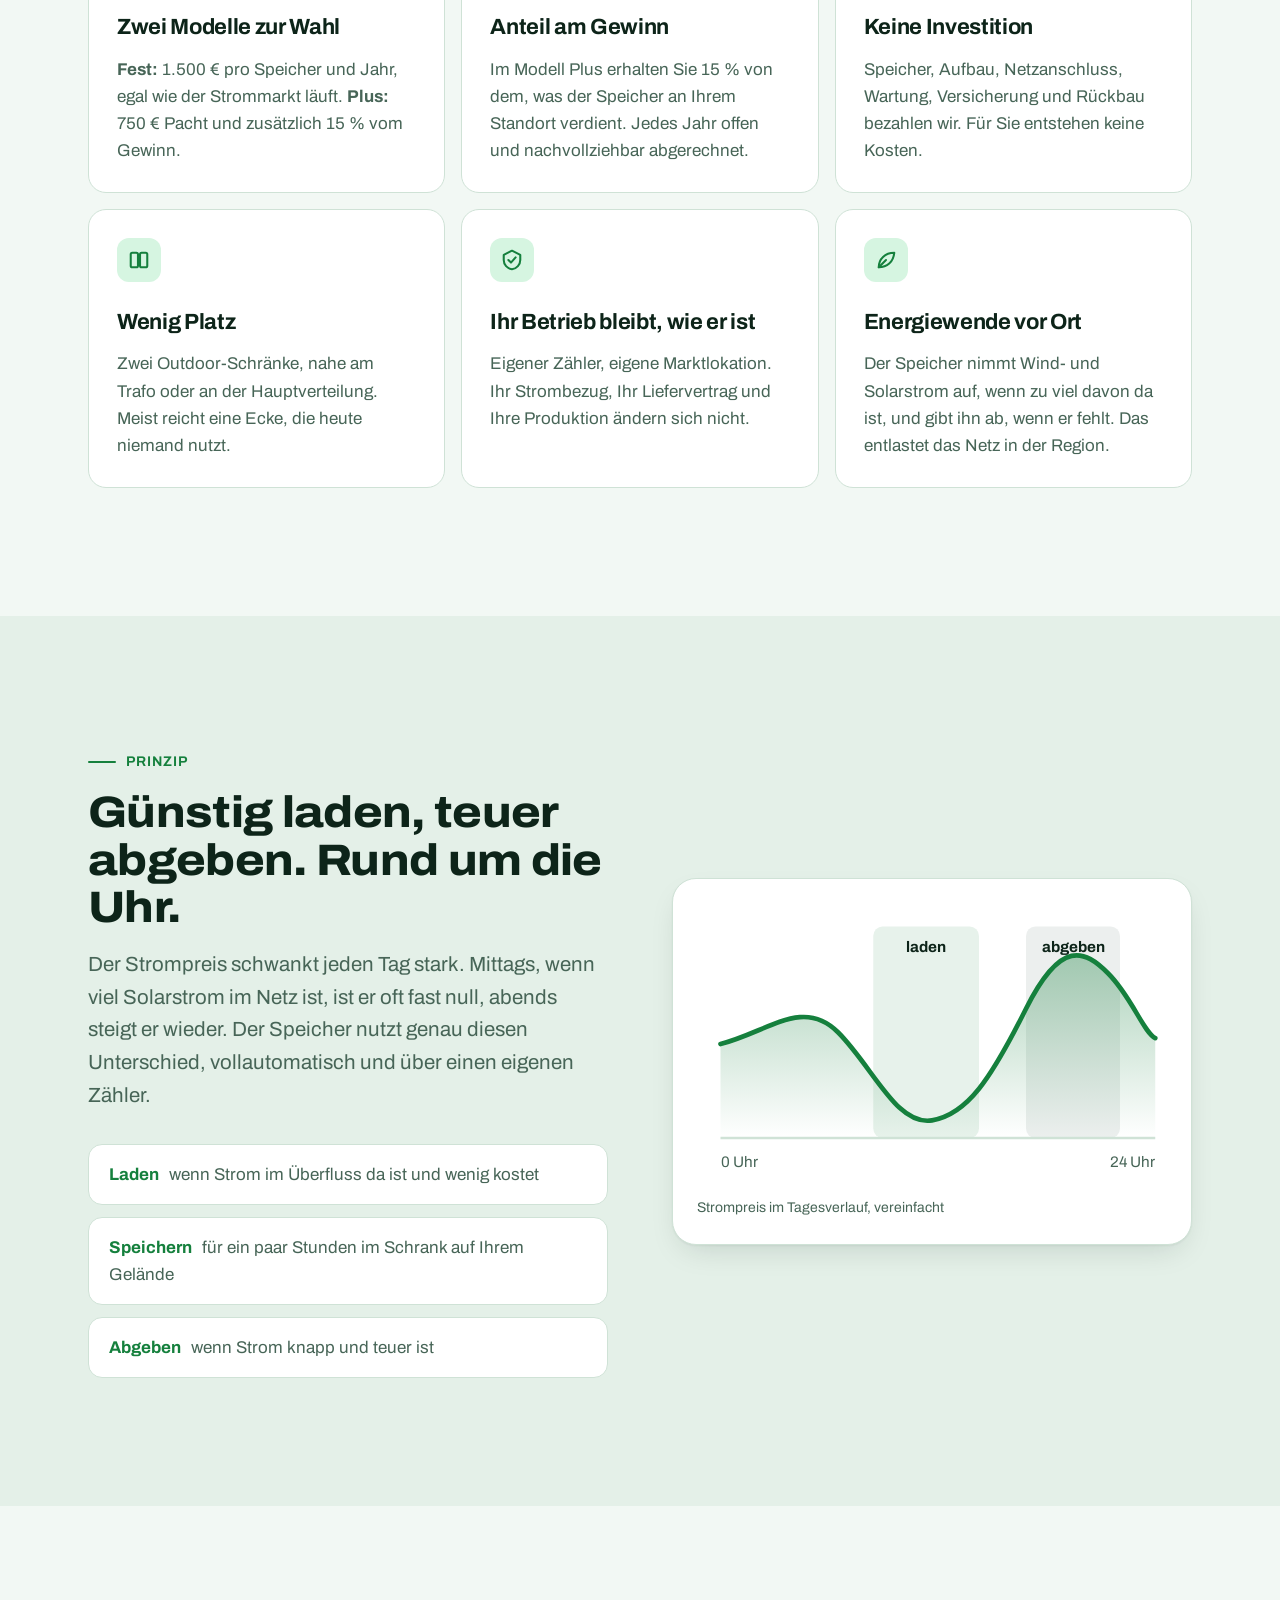
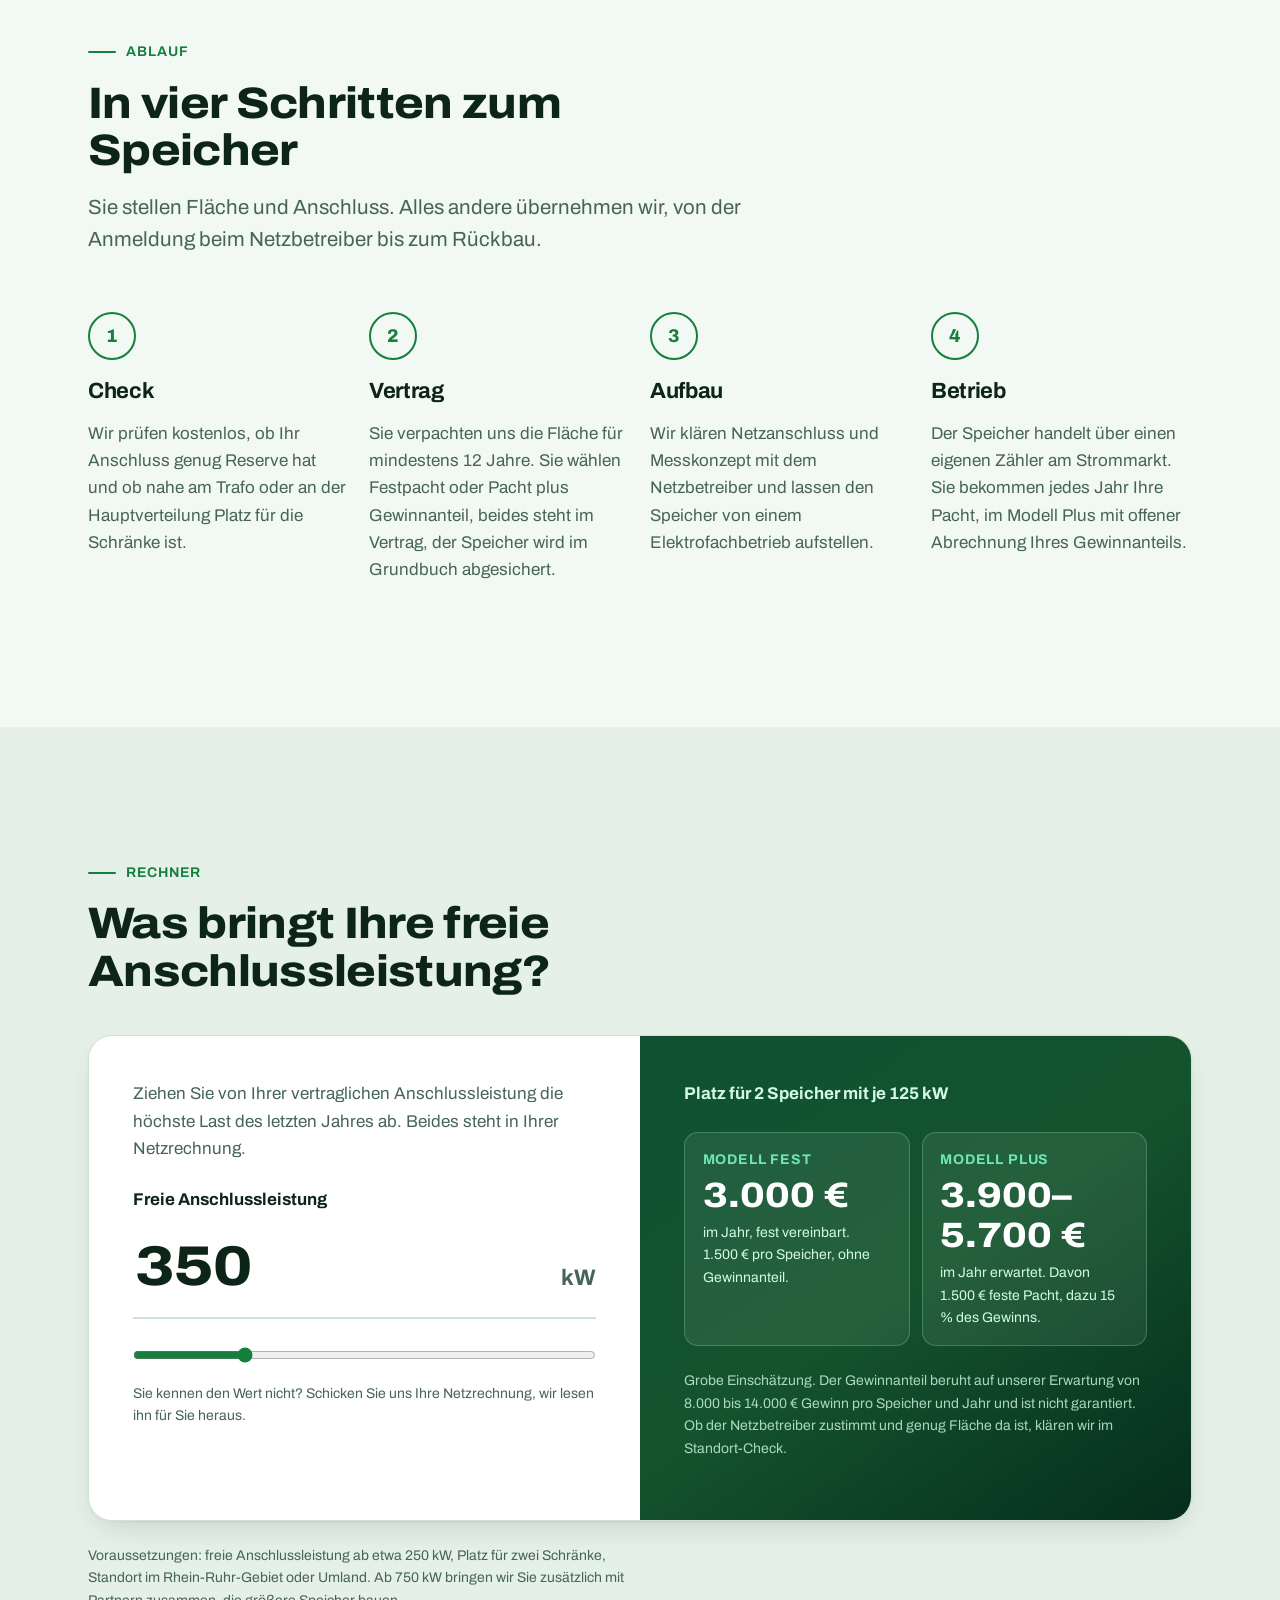
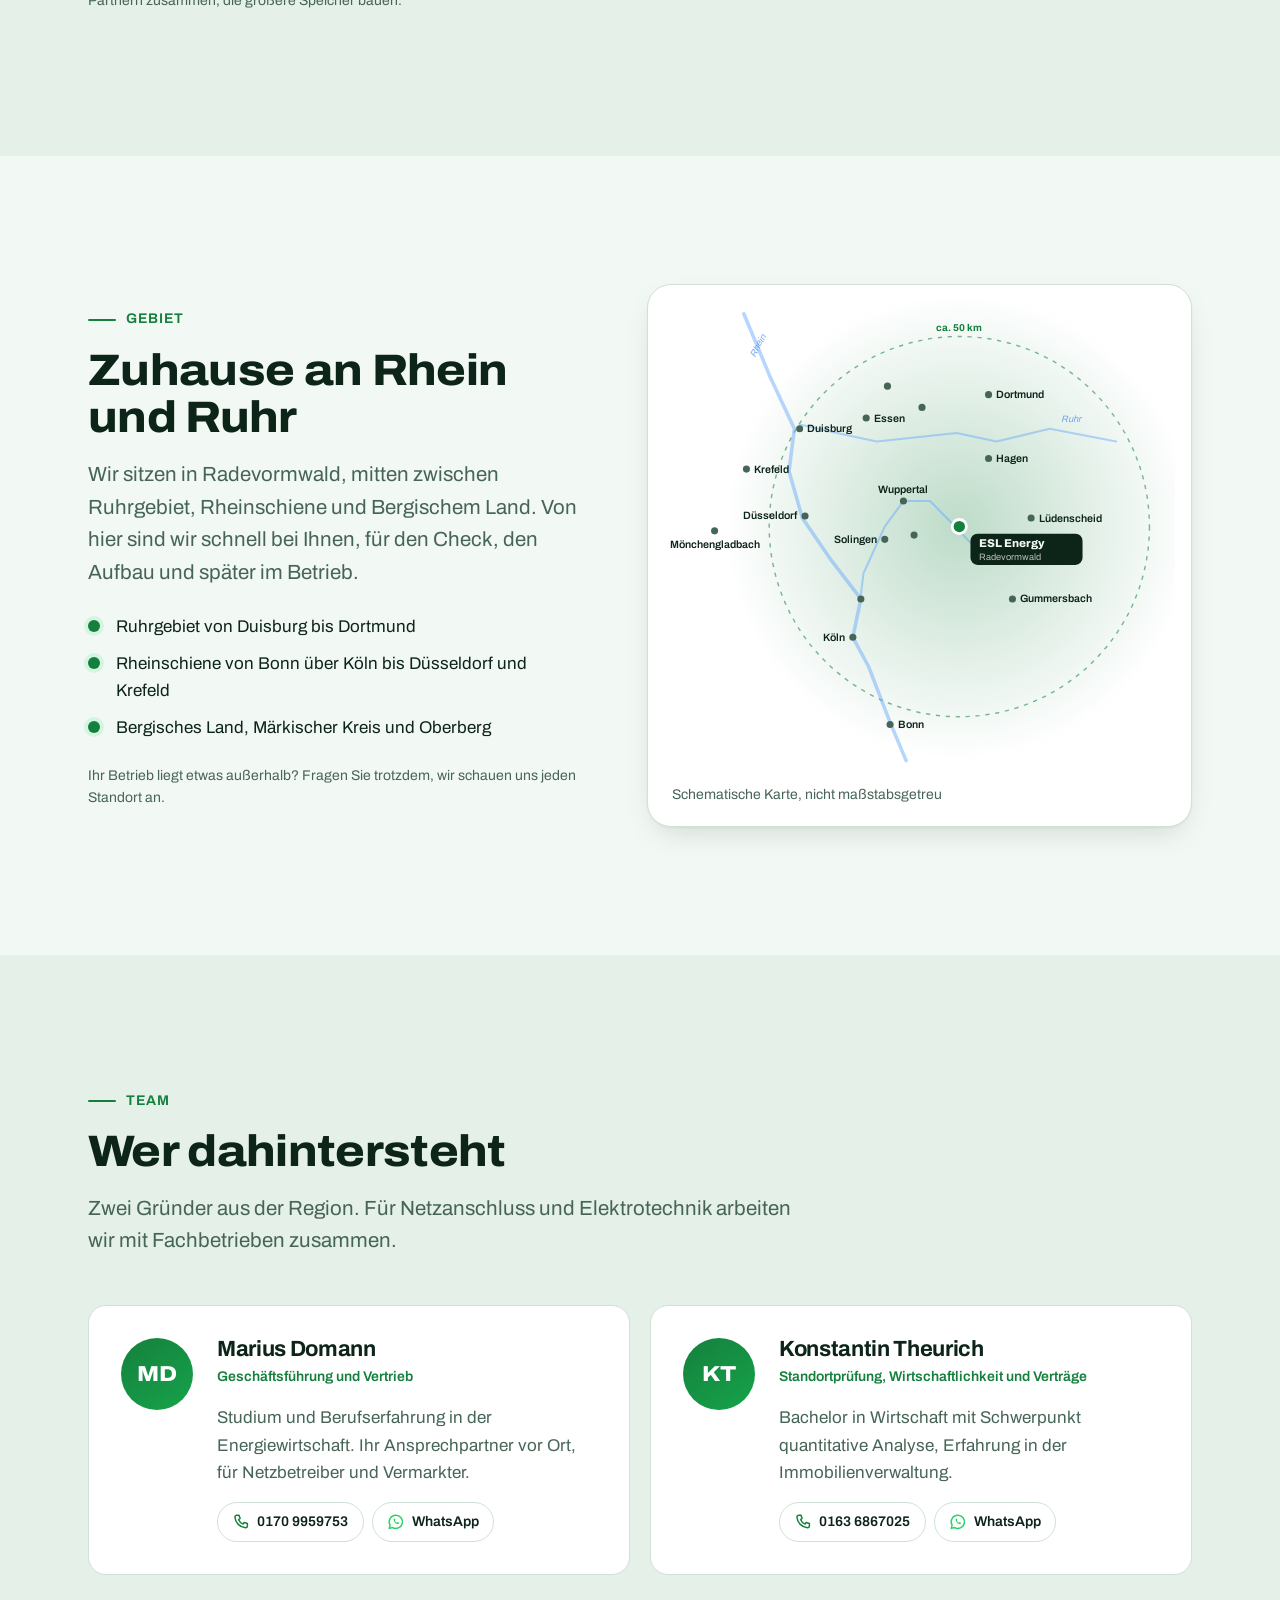
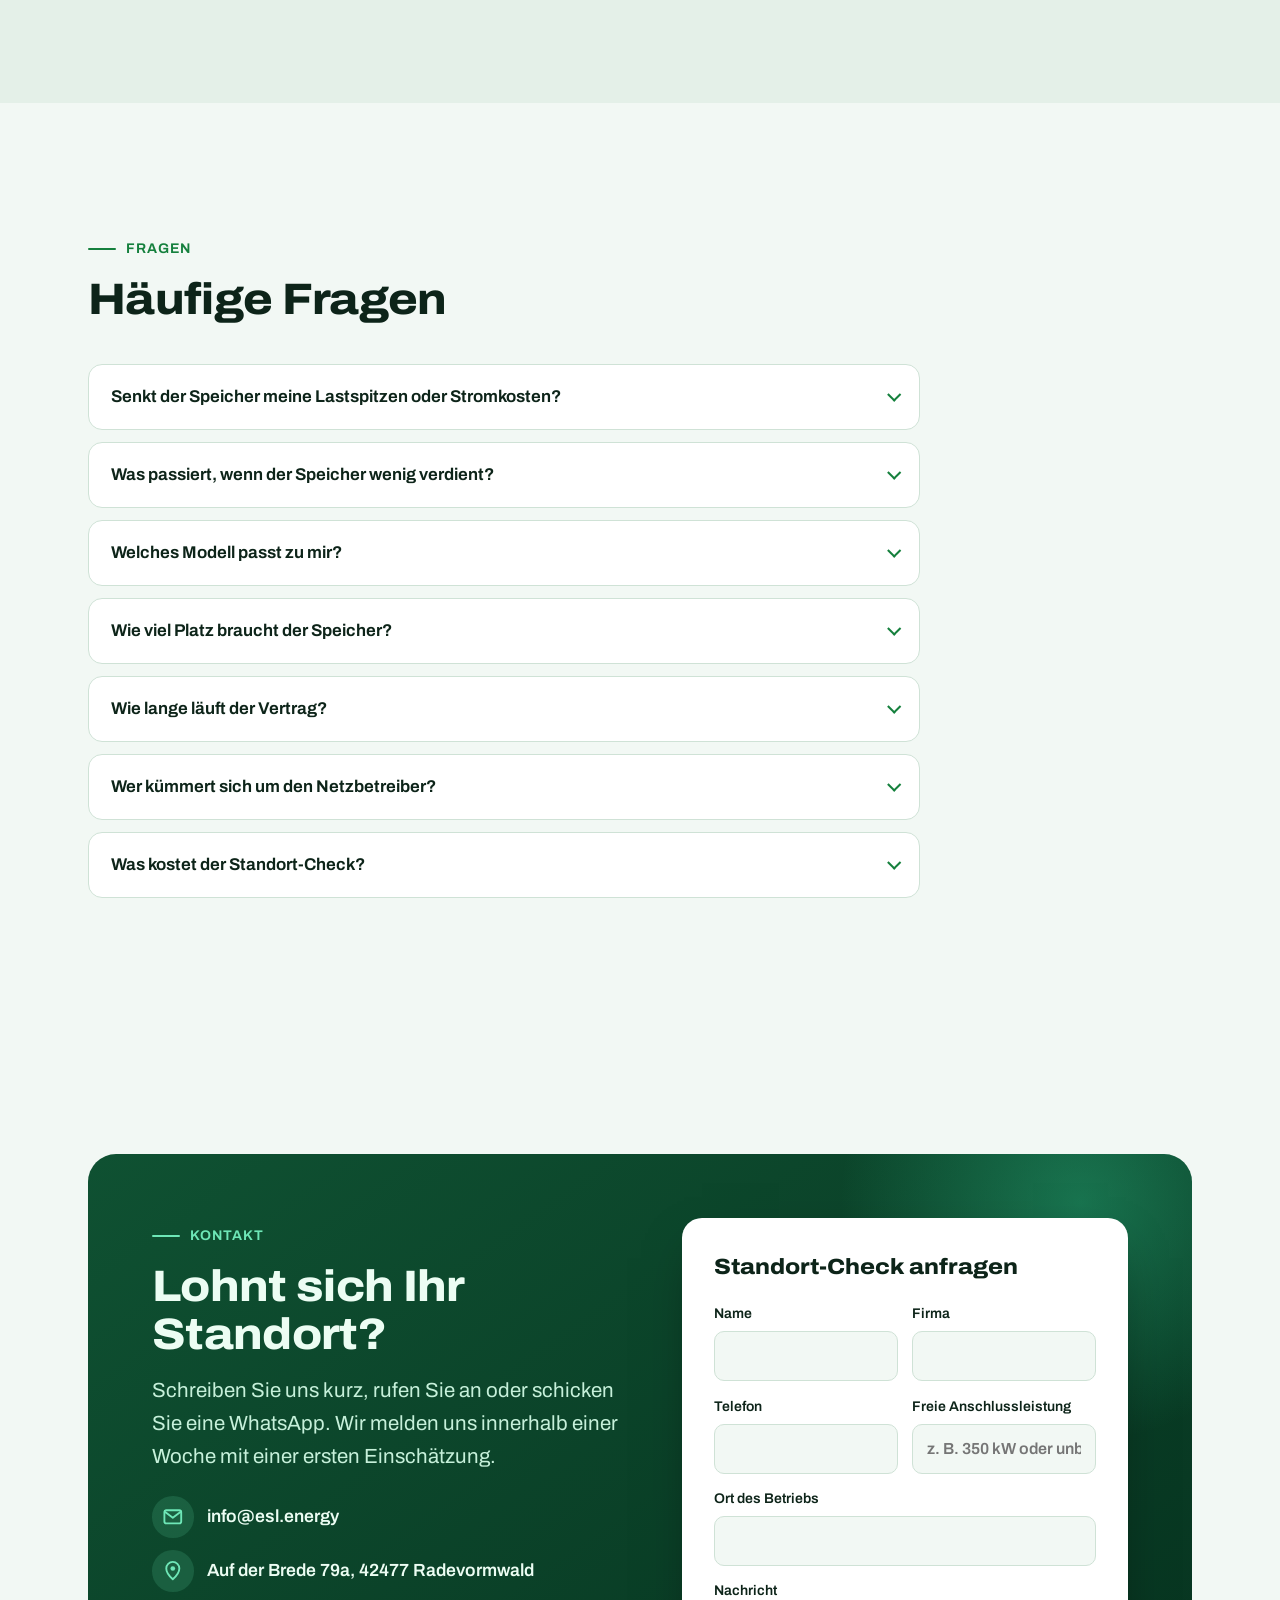
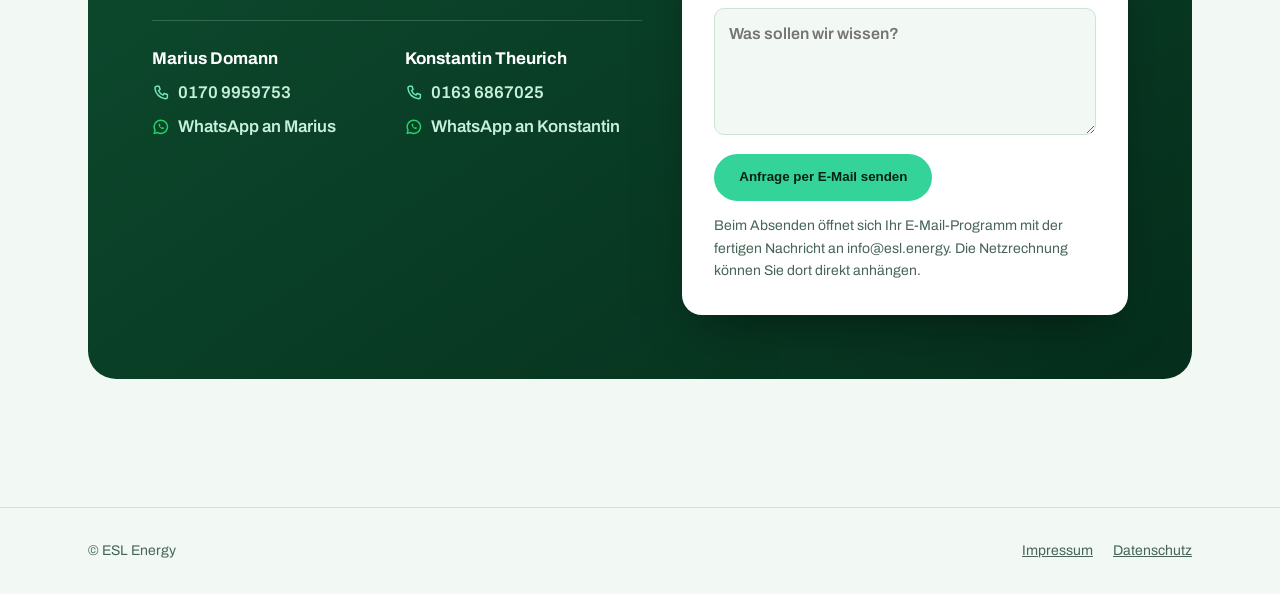
==== commit b7606d0d: "Merge: Akku-Ladestand aus dem Remote-Branch übernehmen Der Remote-Merge von main hatte die Pausensei" ====
--- a/index.html
+++ b/index.html
@@ -58,7 +58,7 @@
         </div>
       </div>
 
-      <figure class="akku zeige" aria-label="Beispiel: Netzanschluss mit 800 kW, davon 450 kW genutzt und 350 kW frei">
+      <figure class="akku zeige" style="--genutzt: 56.25%" aria-label="Beispiel: Netzanschluss mit 800 kW, davon 450 kW genutzt und 350 kW frei">
         <div class="akku-koerper" aria-hidden="true">
           <div class="akku-fuellung"></div>
           <svg class="akku-blitz" viewBox="0 0 24 24"><path d="M13 2 4 14h7l-1 8 9-12h-7z" fill="currentColor"/></svg>
--- a/css/style.css
+++ b/css/style.css
@@ -258,10 +258,11 @@
   background:
     repeating-linear-gradient(90deg, transparent 0 calc(25% - 4px), var(--flaeche) calc(25% - 4px) 25%),
     linear-gradient(90deg, var(--akzent), var(--akzent-2));
-  transform-origin: 0 50%;
-  animation: fuellen 5s cubic-bezier(.6, 0, .3, 1) infinite;
-}
-@keyframes fuellen { 0% { transform: scaleX(0.08); } 55%, 85% { transform: scaleX(1); } 100% { transform: scaleX(0.08); } }
+  /* Ladestand = genutzter Anteil am Anschluss (--genutzt am .akku) */
+  clip-path: inset(0 calc(100% - var(--genutzt, 50%)) 0 0 round 10px);
+  animation: fuellen 2.4s cubic-bezier(.6, 0, .3, 1) 0.3s both;
+}
+@keyframes fuellen { from { clip-path: inset(0 100% 0 0 round 10px); } }
 .akku-blitz {
   position: absolute; inset: 0; margin: auto; width: 2.75rem; height: 2.75rem;
   color: var(--text); filter: drop-shadow(0 2px 6px var(--glow));
@@ -270,8 +271,8 @@
 @keyframes pulsieren { 50% { transform: scale(1.12); } }
 .akku-titel { font-weight: 700; margin-bottom: 0.75rem; }
 .balken { display: flex; height: 0.85rem; border-radius: 999px; overflow: hidden; background: var(--bg-tief); }
-.balken-genutzt { width: 56.25%; background: var(--text-2); opacity: 0.55; }
-.balken-frei { width: 43.75%; background: linear-gradient(90deg, var(--akzent), var(--akzent-2)); }
+.balken-genutzt { width: var(--genutzt, 50%); background: var(--text-2); opacity: 0.55; }
+.balken-frei { width: calc(100% - var(--genutzt, 50%)); background: linear-gradient(90deg, var(--akzent), var(--akzent-2)); }
 .balken-legende { display: flex; justify-content: space-between; margin: 0.6rem 0 1rem; font-size: var(--s-1); }
 .balken-legende div { display: flex; flex-direction: column; }
 .balken-legende div:last-child { text-align: right; color: var(--akzent); }
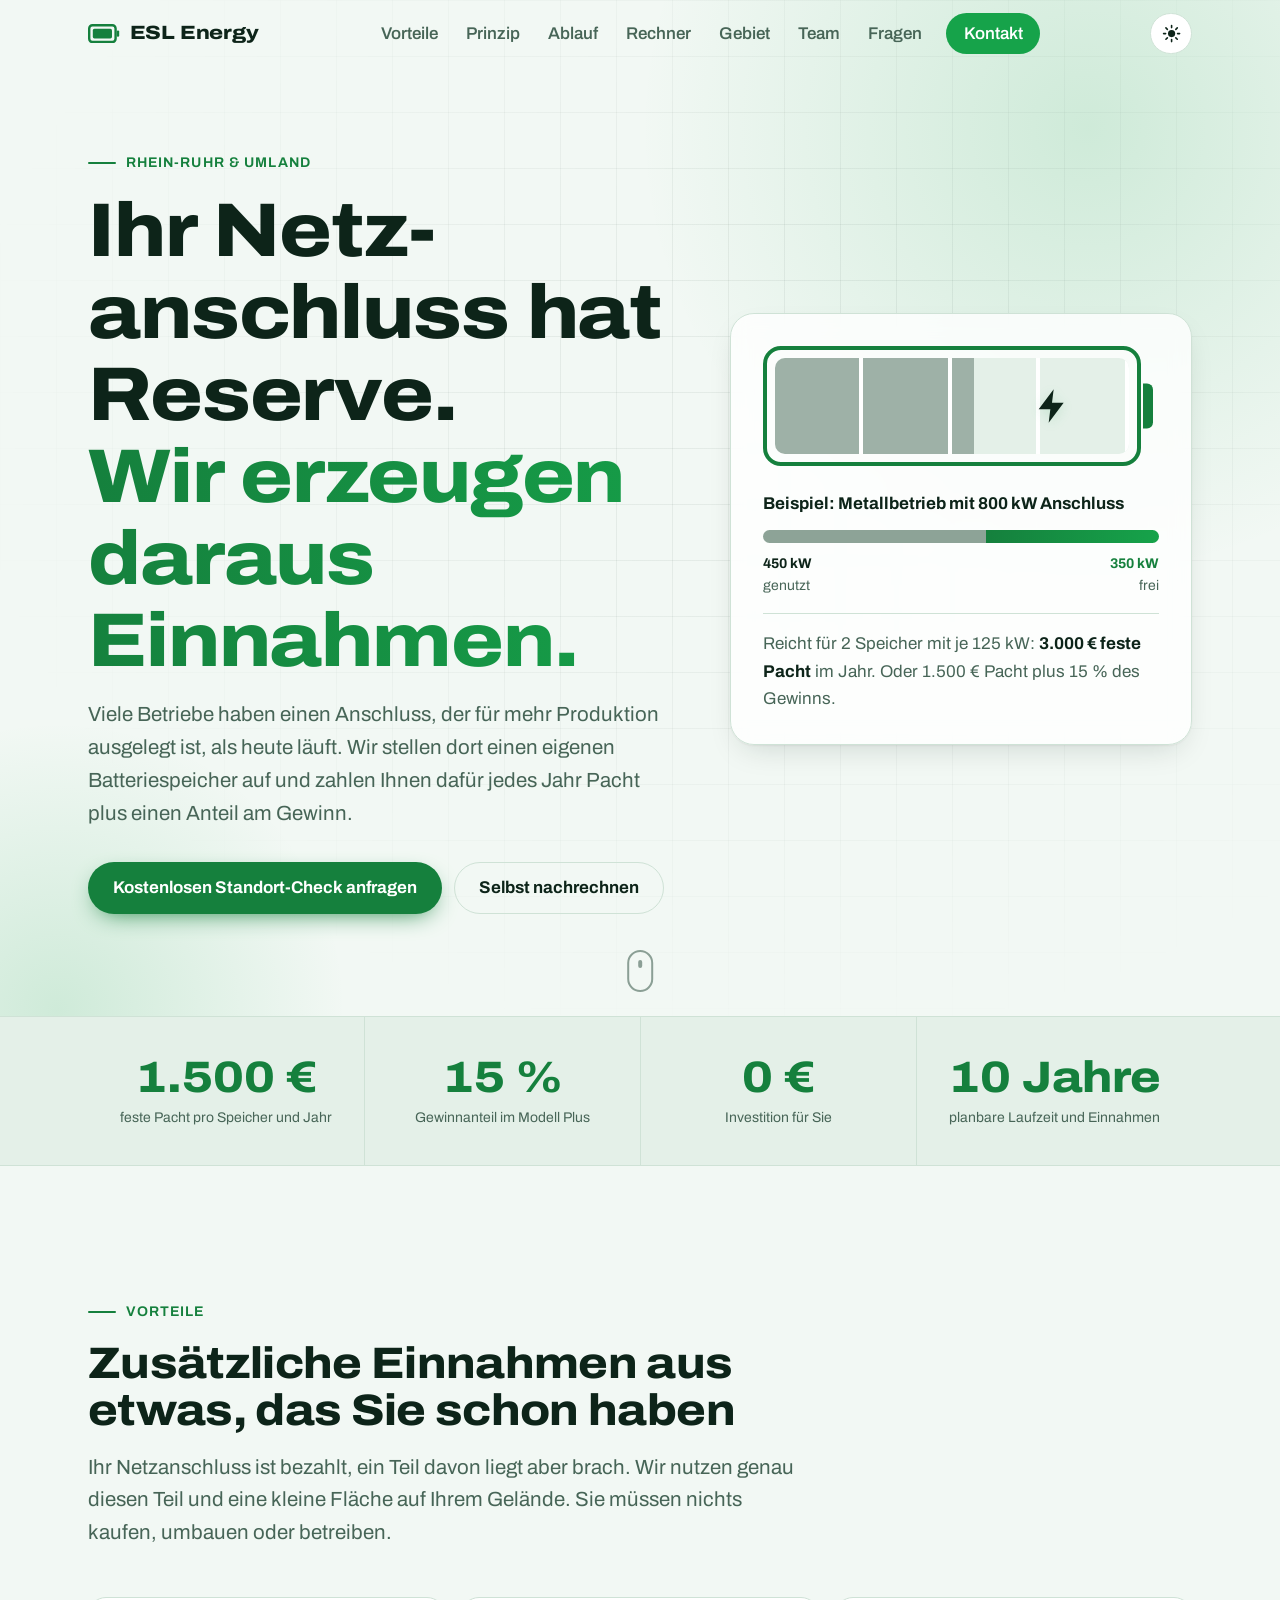
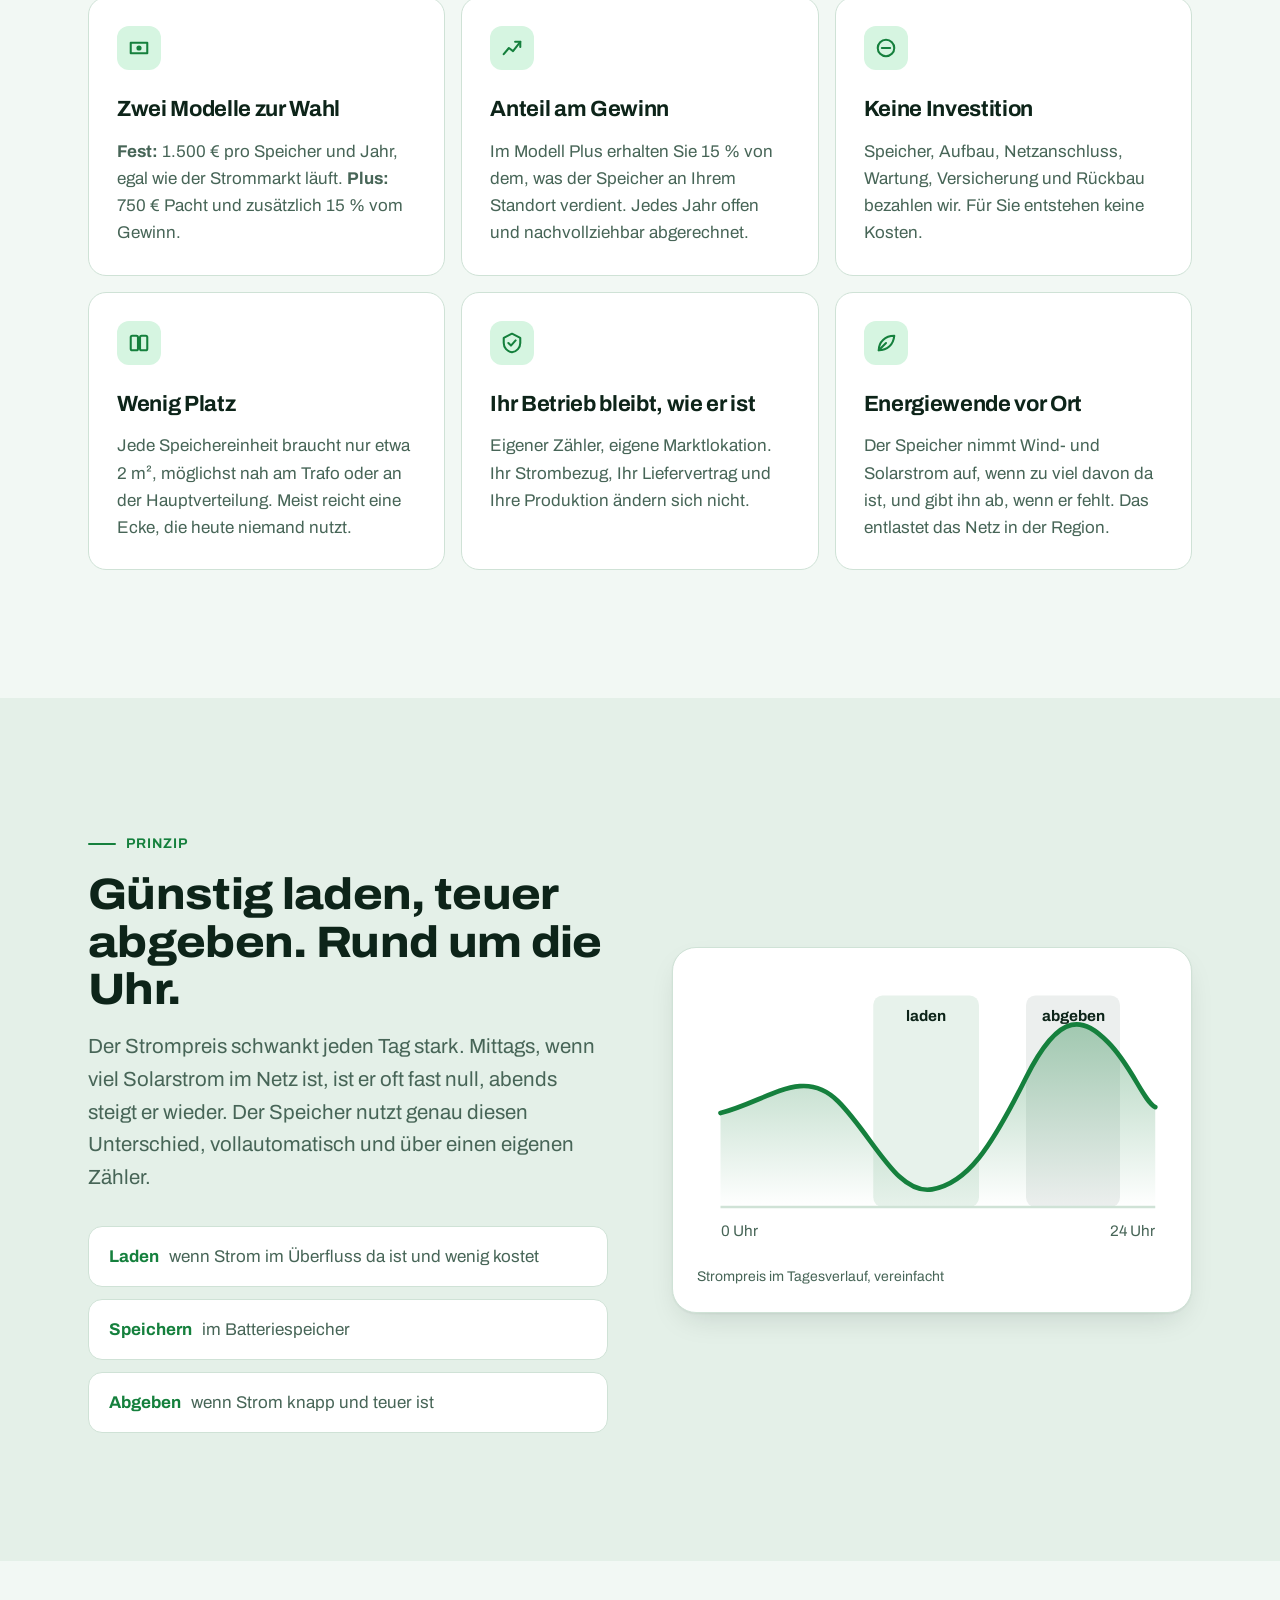
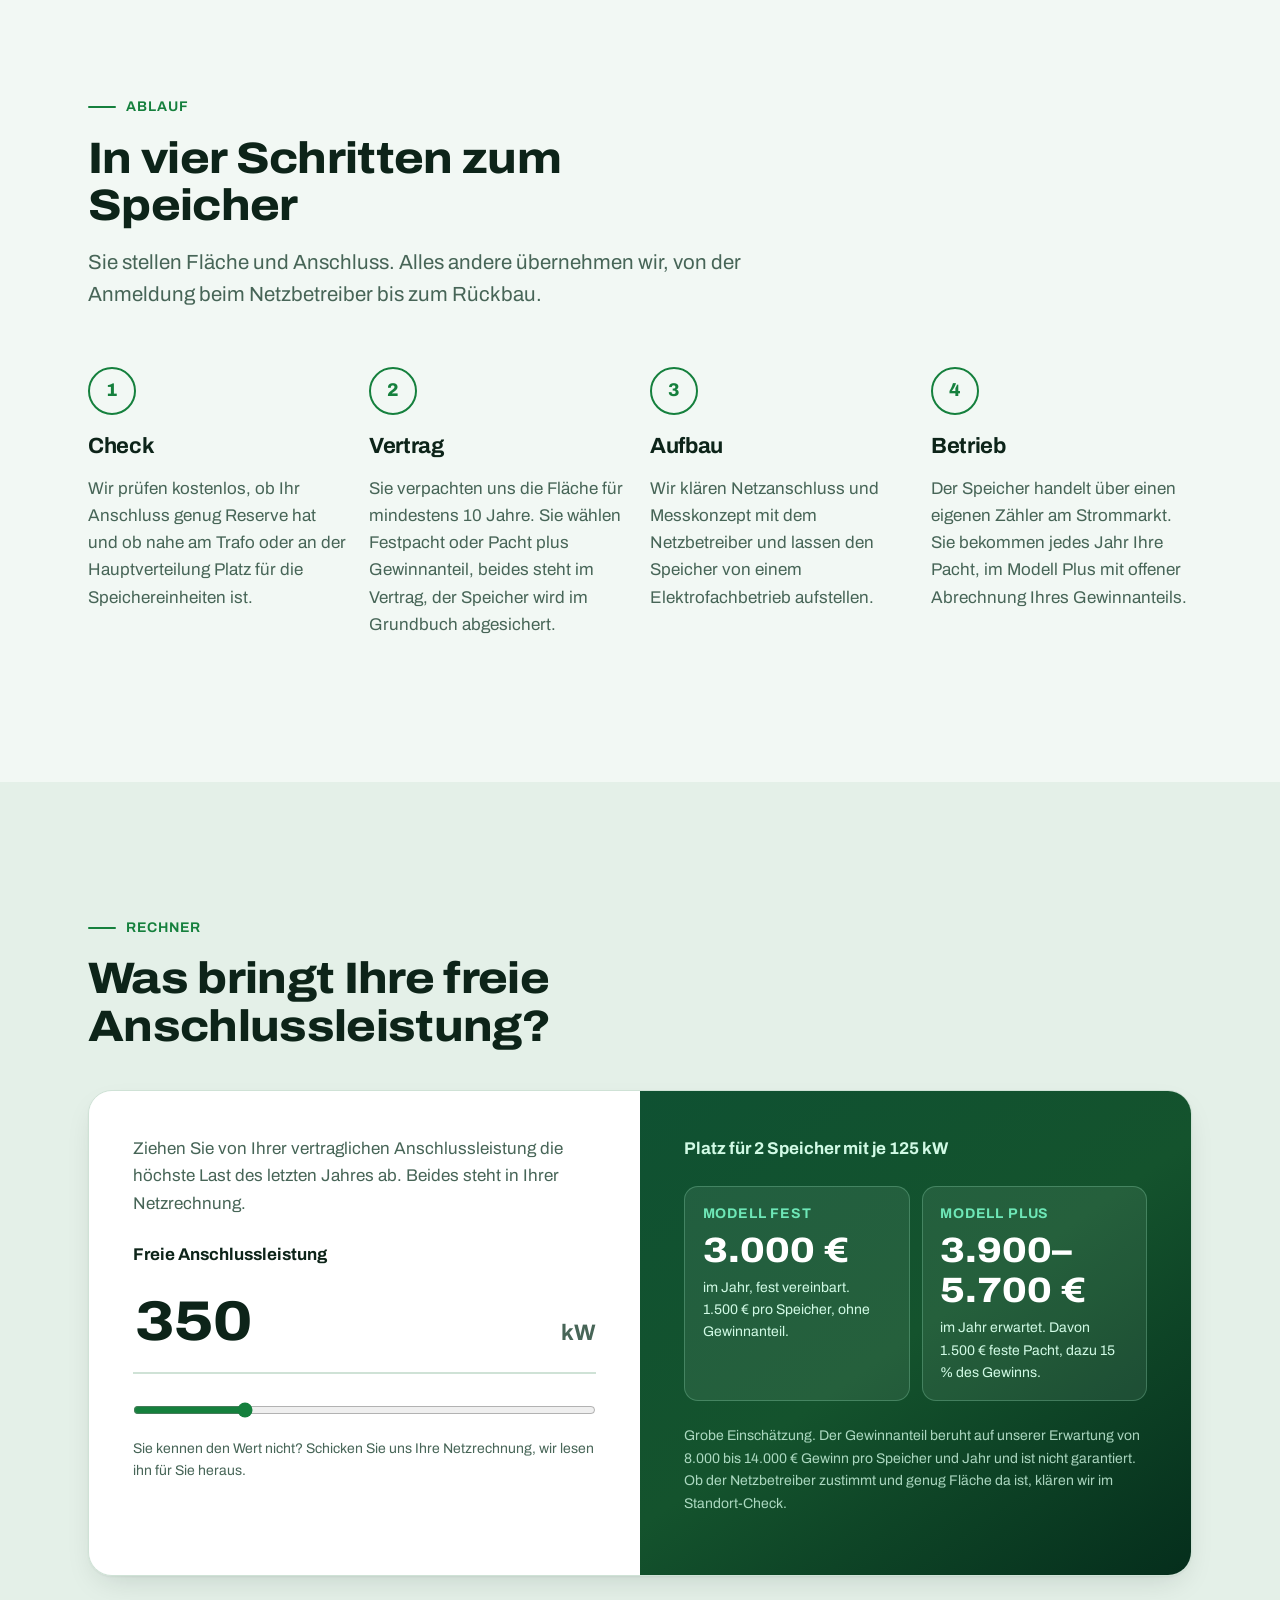
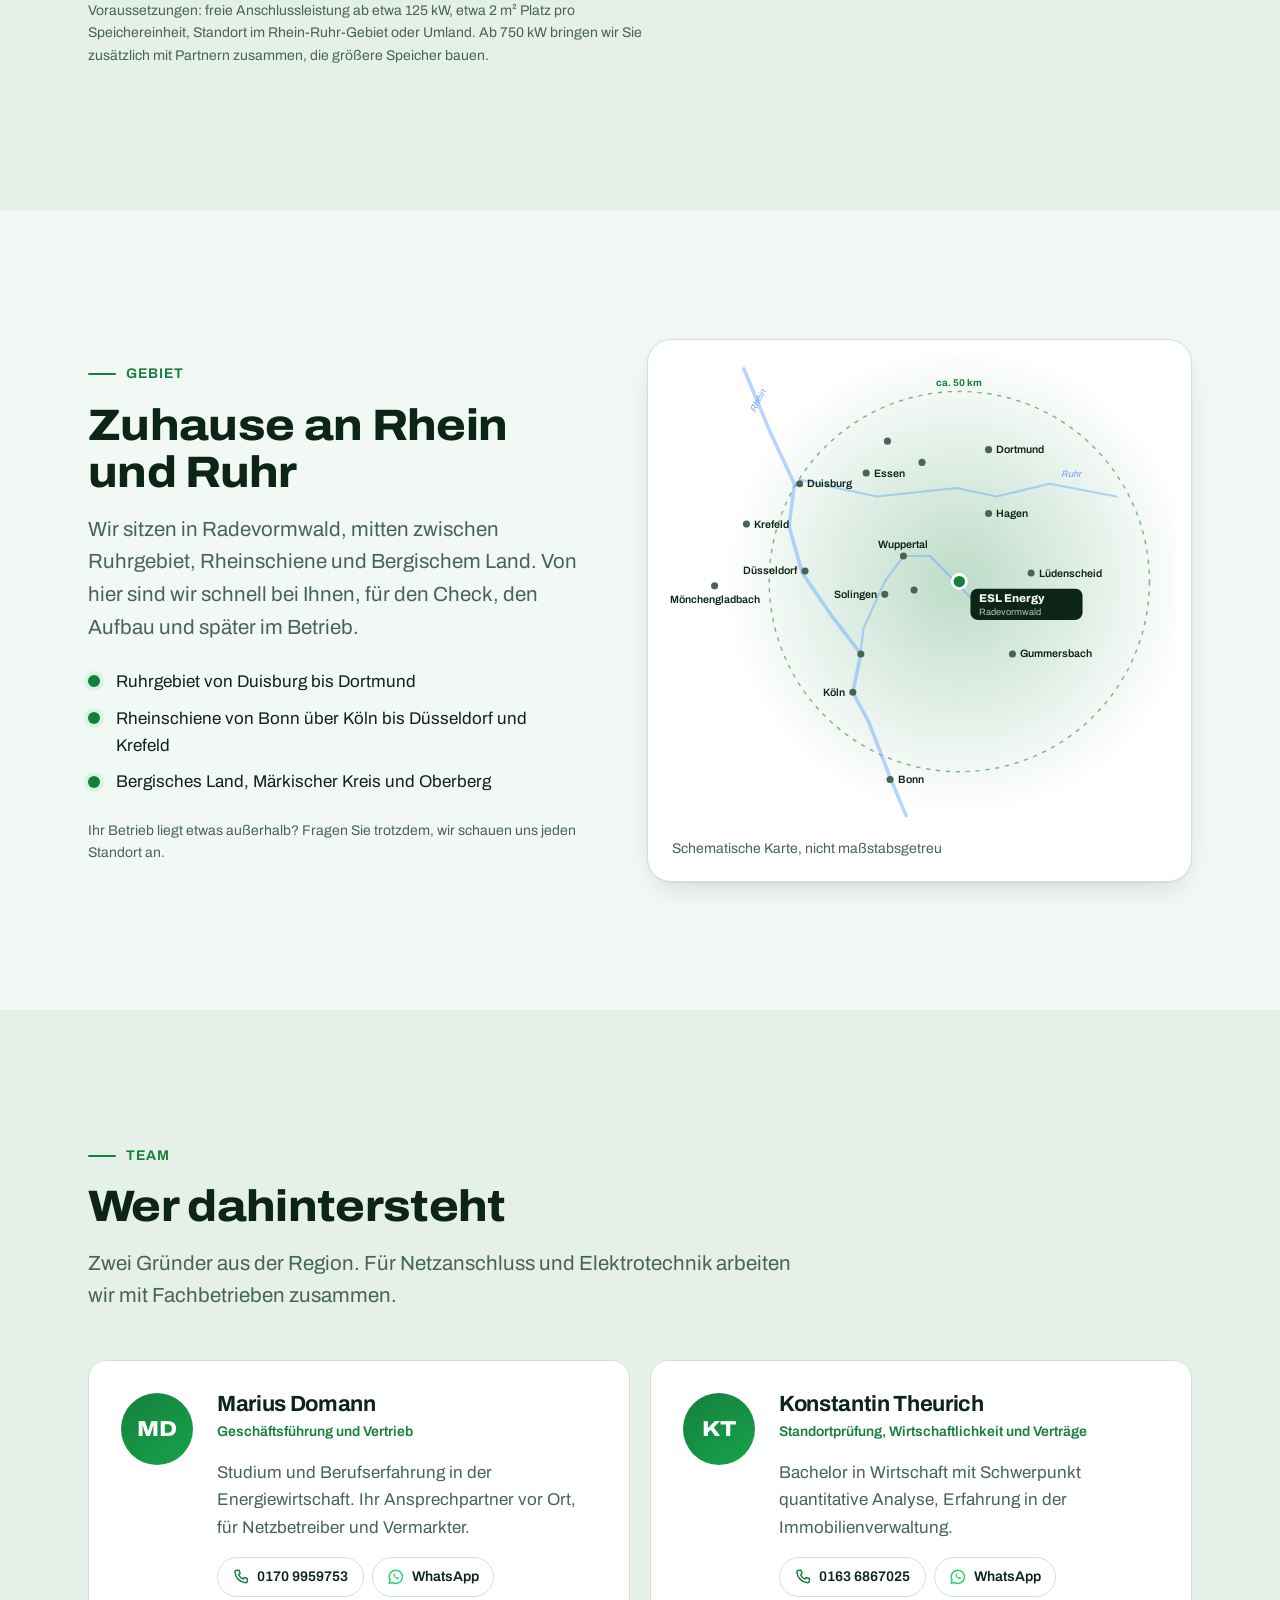
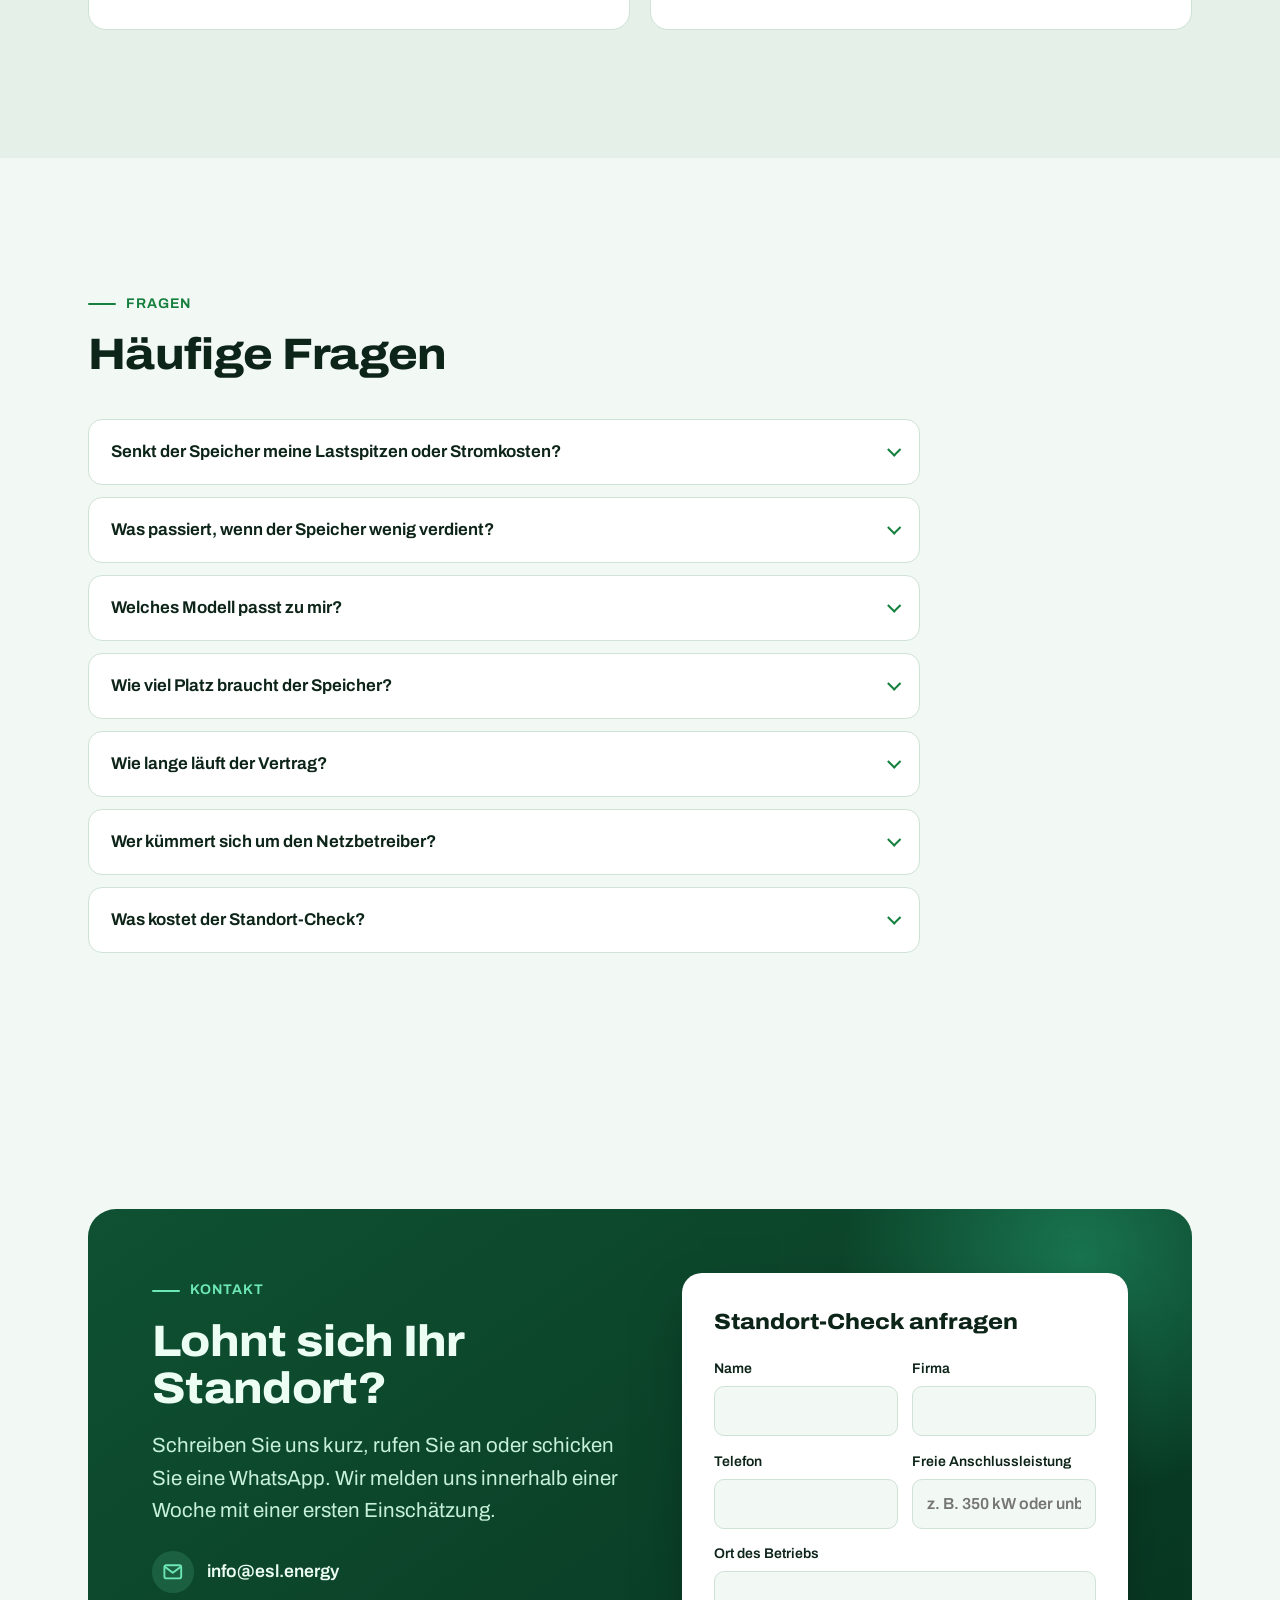
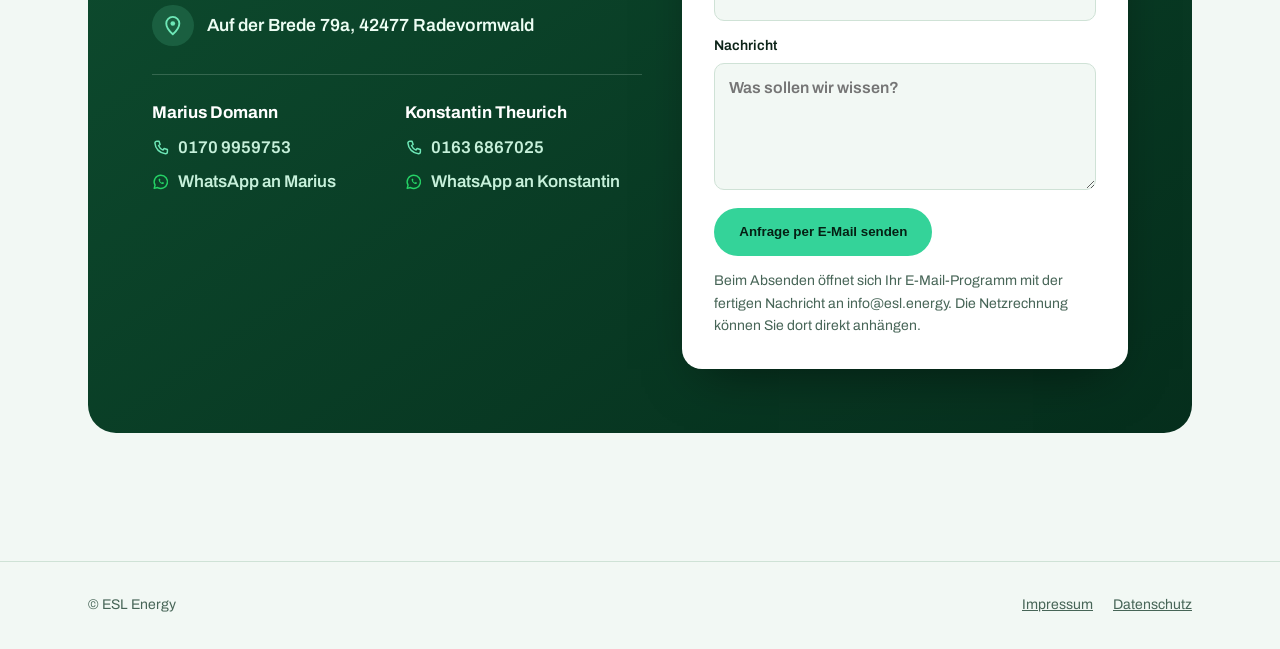
==== commit 4495f328: "Texte und Rechner anpassen: Einnahmen statt Pacht, 10 Jahre, ab 125 kW, 2 m² je Einheit, Akku grau/g" ====
--- a/index.html
+++ b/index.html
@@ -50,7 +50,7 @@
     <div class="wrap hero-inhalt">
       <div>
         <p class="kicker zeige">Rhein-Ruhr &amp; Umland</p>
-        <h1 class="zeige">Ihr Netz&shy;anschluss hat Reserve. <em>Wir machen daraus Pacht.</em></h1>
+        <h1 class="zeige">Ihr Netz&shy;anschluss hat Reserve. <em>Wir erzeugen daraus Einnahmen.</em></h1>
         <p class="lead zeige">Viele Betriebe haben einen Anschluss, der für mehr Produktion ausgelegt ist, als heute läuft. Wir stellen dort einen eigenen Batteriespeicher auf und zahlen Ihnen dafür jedes Jahr Pacht plus einen Anteil am Gewinn.</p>
         <div class="hero-aktion zeige">
           <a class="button" href="#kontakt">Kostenlosen Standort-Check anfragen</a>
@@ -60,8 +60,11 @@
 
       <figure class="akku zeige" style="--genutzt: 56.25%" aria-label="Beispiel: Netzanschluss mit 800 kW, davon 450 kW genutzt und 350 kW frei">
         <div class="akku-koerper" aria-hidden="true">
-          <div class="akku-fuellung"></div>
-          <svg class="akku-blitz" viewBox="0 0 24 24"><path d="M13 2 4 14h7l-1 8 9-12h-7z" fill="currentColor"/></svg>
+          <div class="akku-fuellung">
+            <div class="akku-genutzt"></div>
+            <div class="akku-frei"></div>
+            <div class="akku-frei-bereich"><svg class="akku-blitz" viewBox="0 0 24 24"><path d="M13 2 4 14h7l-1 8 9-12h-7z" fill="currentColor"/></svg></div>
+          </div>
         </div>
         <figcaption>
           <p class="akku-titel">Beispiel: Metallbetrieb mit 800 kW Anschluss</p>
@@ -83,7 +86,7 @@
         <div class="zeige"><dt><span data-zaehle="1500">1.500</span> €</dt><dd>feste Pacht pro Speicher und Jahr</dd></div>
         <div class="zeige"><dt><span data-zaehle="15">15</span> %</dt><dd>Gewinnanteil im Modell Plus</dd></div>
         <div class="zeige"><dt><span data-zaehle="0">0</span> €</dt><dd>Investition für Sie</dd></div>
-        <div class="zeige"><dt><span data-zaehle="12">12</span> Jahre</dt><dd>planbare Einnahmen</dd></div>
+        <div class="zeige"><dt><span data-zaehle="10">10</span> Jahre</dt><dd>planbare Laufzeit und Einnahmen</dd></div>
       </dl>
     </div>
   </section>
@@ -112,7 +115,7 @@
         <article class="karte zeige">
           <svg viewBox="0 0 24 24" aria-hidden="true"><rect x="4" y="5" width="7" height="14" rx="1.5" fill="none" stroke="currentColor" stroke-width="2"/><rect x="13" y="5" width="7" height="14" rx="1.5" fill="none" stroke="currentColor" stroke-width="2"/></svg>
           <h3>Wenig Platz</h3>
-          <p>Zwei Outdoor-Schränke, nahe am Trafo oder an der Hauptverteilung. Meist reicht eine Ecke, die heute niemand nutzt.</p>
+          <p>Jede Speichereinheit braucht nur etwa 2 m², möglichst nah am Trafo oder an der Hauptverteilung. Meist reicht eine Ecke, die heute niemand nutzt.</p>
         </article>
         <article class="karte zeige">
           <svg viewBox="0 0 24 24" aria-hidden="true"><path d="M12 3l8 4v5c0 4.5-3.4 8.3-8 9-4.6-.7-8-4.5-8-9V7z" fill="none" stroke="currentColor" stroke-width="2" stroke-linejoin="round"/><path d="M8.5 12l2.5 2.5 4.5-5" fill="none" stroke="currentColor" stroke-width="2" stroke-linecap="round" stroke-linejoin="round"/></svg>
@@ -136,7 +139,7 @@
         <p class="lead zeige">Der Strompreis schwankt jeden Tag stark. Mittags, wenn viel Solarstrom im Netz ist, ist er oft fast null, abends steigt er wieder. Der Speicher nutzt genau diesen Unterschied, vollautomatisch und über einen eigenen Zähler.</p>
         <ol class="prinzip-schritte">
           <li class="zeige"><b>Laden</b> wenn Strom im Überfluss da ist und wenig kostet</li>
-          <li class="zeige"><b>Speichern</b> für ein paar Stunden im Schrank auf Ihrem Gelände</li>
+          <li class="zeige"><b>Speichern</b> im Batteriespeicher</li>
           <li class="zeige"><b>Abgeben</b> wenn Strom knapp und teuer ist</li>
         </ol>
       </div>
@@ -169,12 +172,12 @@
         <li class="zeige">
           <span class="ablauf-nr">1</span>
           <h3>Check</h3>
-          <p>Wir prüfen kostenlos, ob Ihr Anschluss genug Reserve hat und ob nahe am Trafo oder an der Hauptverteilung Platz für die Schränke ist.</p>
+          <p>Wir prüfen kostenlos, ob Ihr Anschluss genug Reserve hat und ob nahe am Trafo oder an der Hauptverteilung Platz für die Speichereinheiten ist.</p>
         </li>
         <li class="zeige">
           <span class="ablauf-nr">2</span>
           <h3>Vertrag</h3>
-          <p>Sie verpachten uns die Fläche für mindestens 12 Jahre. Sie wählen Festpacht oder Pacht plus Gewinnanteil, beides steht im Vertrag, der Speicher wird im Grundbuch abgesichert.</p>
+          <p>Sie verpachten uns die Fläche für mindestens 10 Jahre. Sie wählen Festpacht oder Pacht plus Gewinnanteil, beides steht im Vertrag, der Speicher wird im Grundbuch abgesichert.</p>
         </li>
         <li class="zeige">
           <span class="ablauf-nr">3</span>
@@ -207,7 +210,7 @@
         </div>
         <div class="ergebnis" id="ergebnis" aria-live="polite"></div>
       </div>
-      <p class="voraussetzung zeige">Voraussetzungen: freie Anschlussleistung ab etwa 250 kW, Platz für zwei Schränke, Standort im Rhein-Ruhr-Gebiet oder Umland. Ab 750 kW bringen wir Sie zusätzlich mit Partnern zusammen, die größere Speicher bauen.</p>
+      <p class="voraussetzung zeige">Voraussetzungen: freie Anschlussleistung ab etwa 125 kW, etwa 2 m² Platz pro Speichereinheit, Standort im Rhein-Ruhr-Gebiet oder Umland. Ab 750 kW bringen wir Sie zusätzlich mit Partnern zusammen, die größere Speicher bauen.</p>
     </div>
   </section>
 
@@ -299,11 +302,11 @@
         </details>
         <details class="zeige">
           <summary>Wie viel Platz braucht der Speicher?</summary>
-          <p>Ein Speicher mit 125 kW passt in einen Outdoor-Schrank. Im Normalfall stellen wir zwei Schränke auf, möglichst nah am Trafo oder an der Hauptverteilung, damit die Kabelwege kurz bleiben.</p>
+          <p>Jede Speichereinheit mit 125 kW braucht etwa 2 m². Wie viel Fläche am Ende genau gebraucht wird, klären wir in der Planung. Wir stellen die Einheiten möglichst nah an den Trafo oder die Hauptverteilung, damit die Kabelwege kurz bleiben.</p>
         </details>
         <details class="zeige">
           <summary>Wie lange läuft der Vertrag?</summary>
-          <p>Mindestens 12 Jahre. Der Speicher wird mit einer Dienstbarkeit im Grundbuch abgesichert, damit er auch bei einem Verkauf des Grundstücks bleiben kann. Am Ende bauen wir ihn auf unsere Kosten zurück.</p>
+          <p>Mindestens 10 Jahre. Der Speicher wird mit einer Dienstbarkeit im Grundbuch abgesichert, damit er auch bei einem Verkauf des Grundstücks bleiben kann. Am Ende bauen wir ihn auf unsere Kosten zurück.</p>
         </details>
         <details class="zeige">
           <summary>Wer kümmert sich um den Netzbetreiber?</summary>
--- a/css/style.css
+++ b/css/style.css
@@ -253,18 +253,29 @@
   content: ""; position: absolute; right: -16px; top: 50%; width: 10px; height: 40%;
   transform: translateY(-50%); background: var(--akzent); border-radius: 0 6px 6px 0;
 }
-.akku-fuellung {
-  height: 100%; border-radius: 10px;
-  background:
-    repeating-linear-gradient(90deg, transparent 0 calc(25% - 4px), var(--flaeche) calc(25% - 4px) 25%),
-    linear-gradient(90deg, var(--akzent), var(--akzent-2));
-  /* Ladestand = genutzter Anteil am Anschluss (--genutzt am .akku) */
-  clip-path: inset(0 calc(100% - var(--genutzt, 50%)) 0 0 round 10px);
-  animation: fuellen 2.4s cubic-bezier(.6, 0, .3, 1) 0.3s both;
-}
-@keyframes fuellen { from { clip-path: inset(0 100% 0 0 round 10px); } }
+.akku-fuellung { position: relative; height: 100%; border-radius: 10px; overflow: hidden; background: var(--bg-tief); }
+/* Trennlinien zwischen den Zellen */
+.akku-fuellung::after {
+  content: ""; position: absolute; inset: 0; pointer-events: none;
+  background: repeating-linear-gradient(90deg, transparent 0 calc(25% - 4px), var(--flaeche) calc(25% - 4px) 25%);
+}
+/* Genutzter Teil des Anschlusses (--genutzt am .akku): grau */
+.akku-genutzt { position: absolute; inset: 0 auto 0 0; width: var(--genutzt, 50%); background: var(--text-2); opacity: 0.45; }
+/* Freier Teil: lädt grün auf */
+.akku-frei, .akku-frei-bereich { position: absolute; top: 0; bottom: 0; left: var(--genutzt, 50%); right: 0; }
+.akku-frei {
+  background: linear-gradient(90deg, var(--akzent), var(--akzent-2));
+  transform-origin: 0 50%;
+  animation: laden-frei 3.6s cubic-bezier(.6, 0, .3, 1) 0.4s infinite both;
+}
+@keyframes laden-frei {
+  0% { transform: scaleX(0); opacity: 1; }
+  65%, 88% { transform: scaleX(1); opacity: 1; }
+  100% { transform: scaleX(1); opacity: 0; }
+}
+.akku-frei-bereich { display: grid; place-items: center; z-index: 1; }
 .akku-blitz {
-  position: absolute; inset: 0; margin: auto; width: 2.75rem; height: 2.75rem;
+  width: 2.5rem; height: 2.5rem;
   color: var(--text); filter: drop-shadow(0 2px 6px var(--glow));
   animation: pulsieren 2.5s ease-in-out infinite;
 }
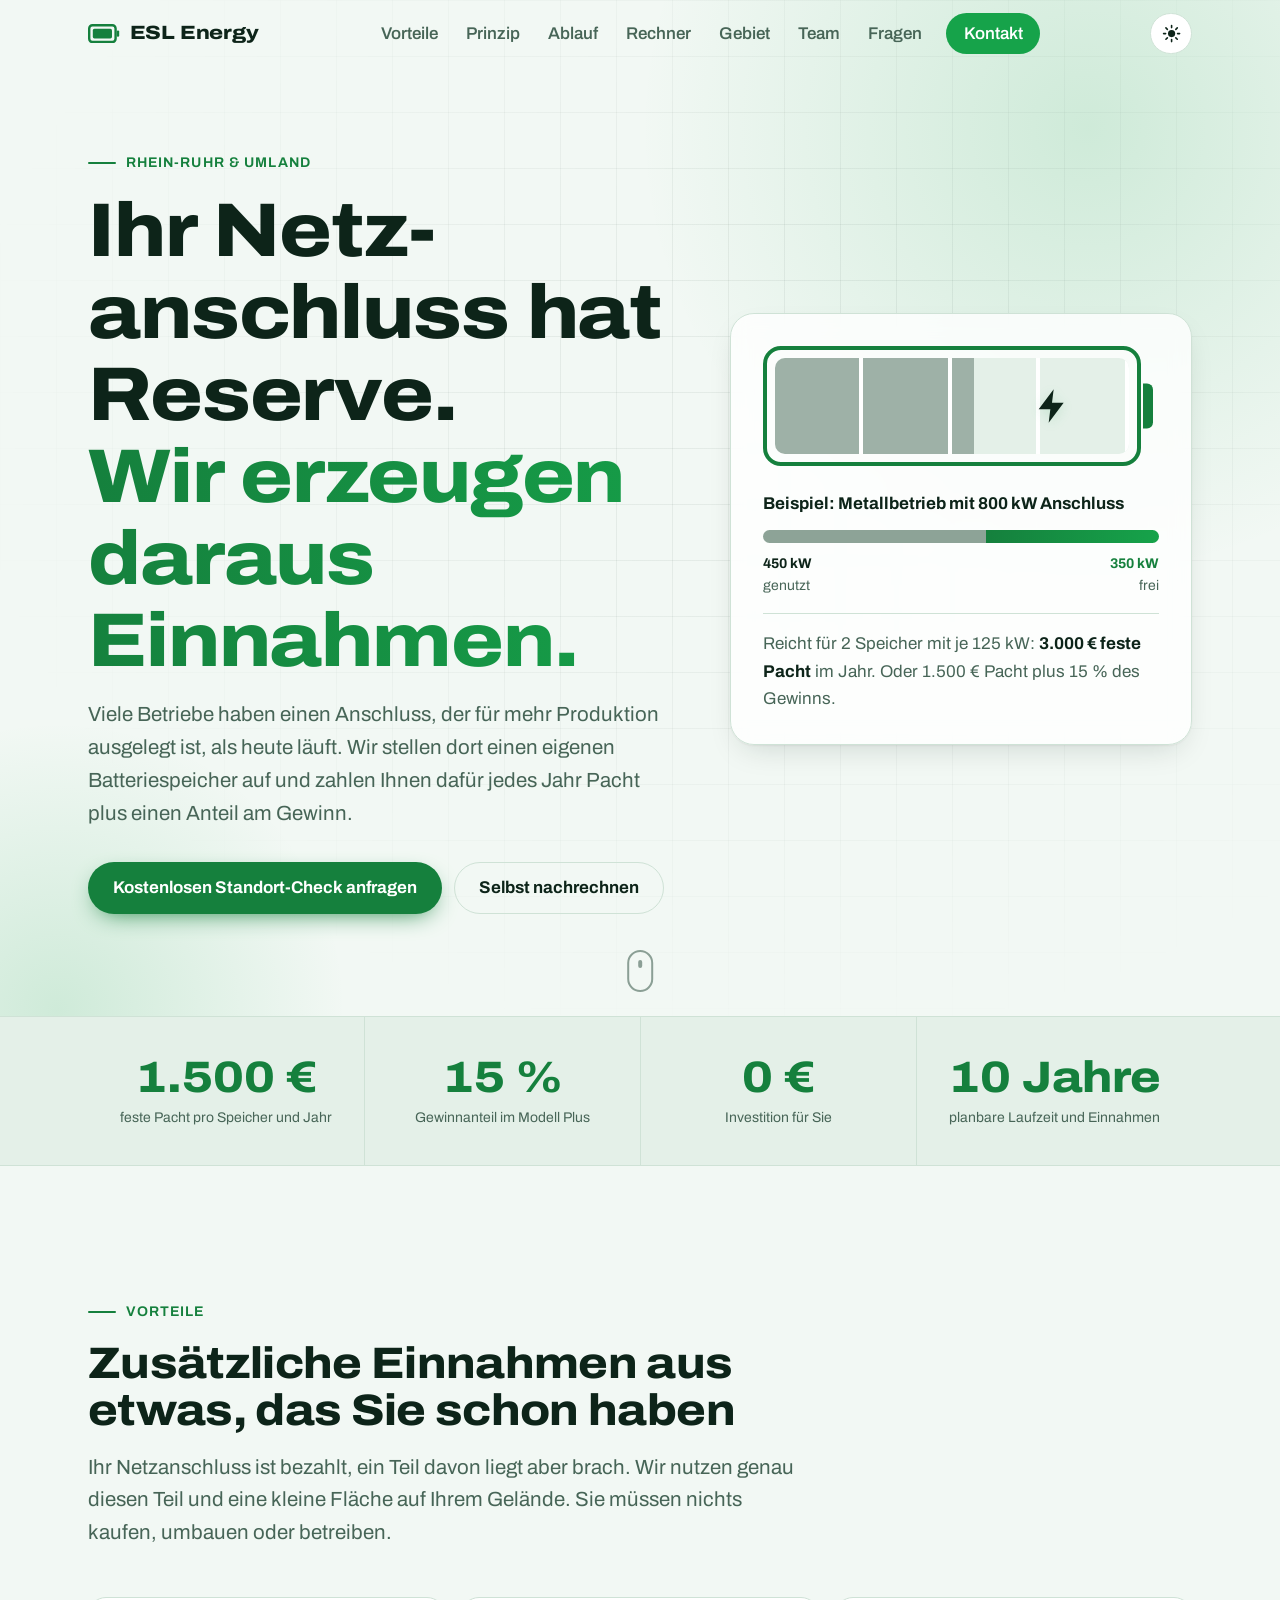
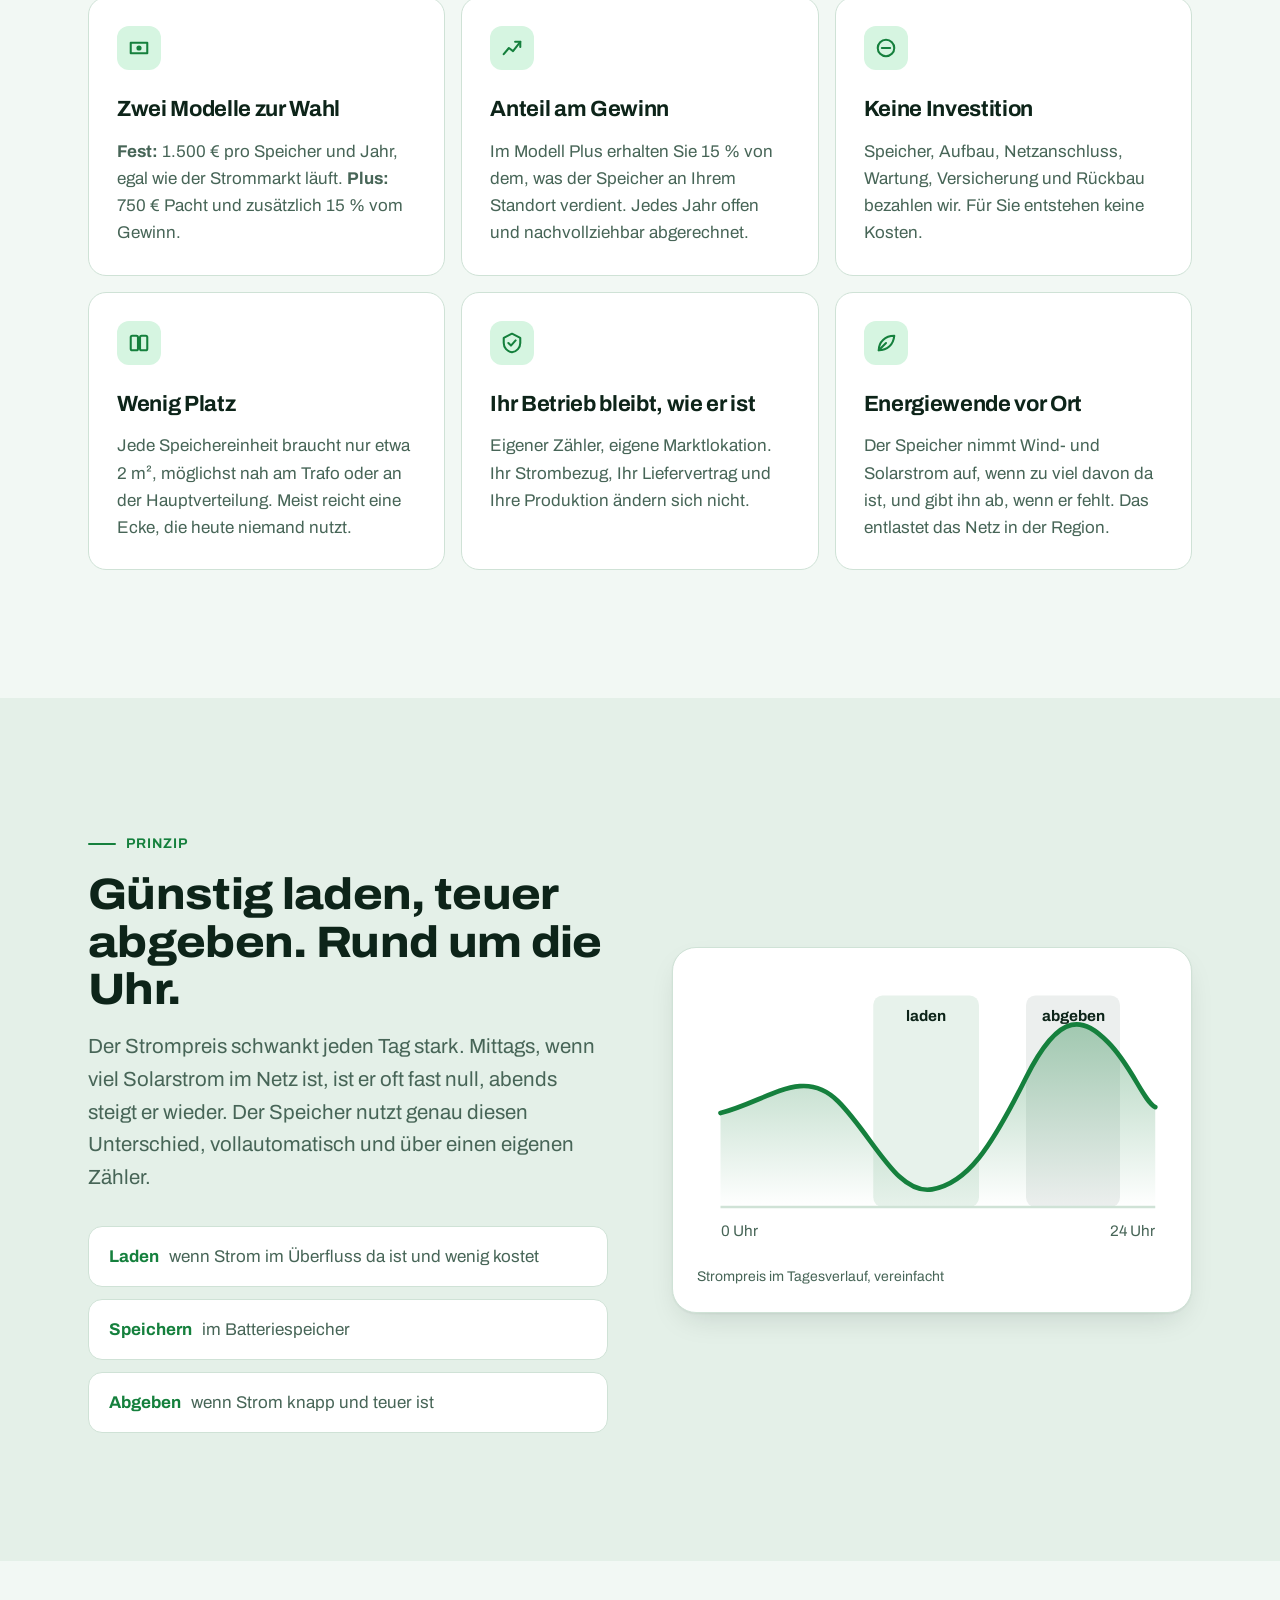
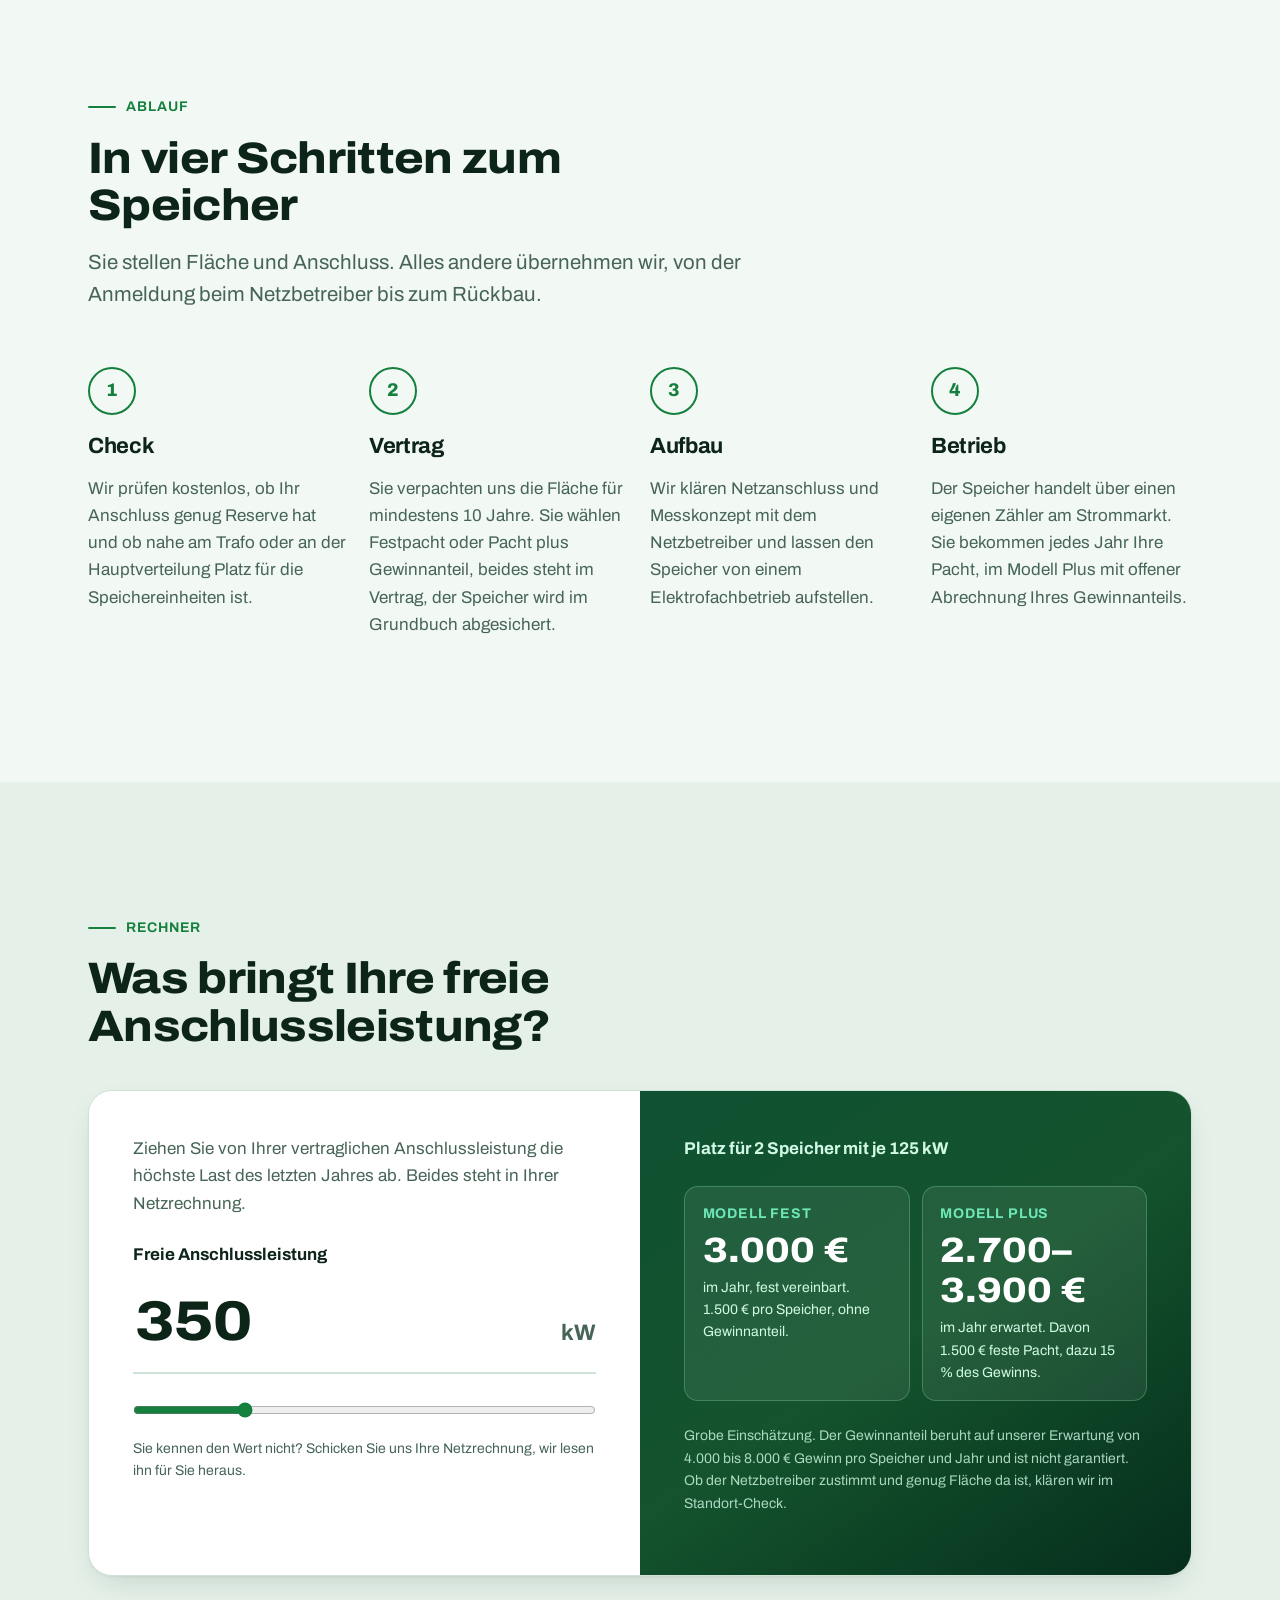
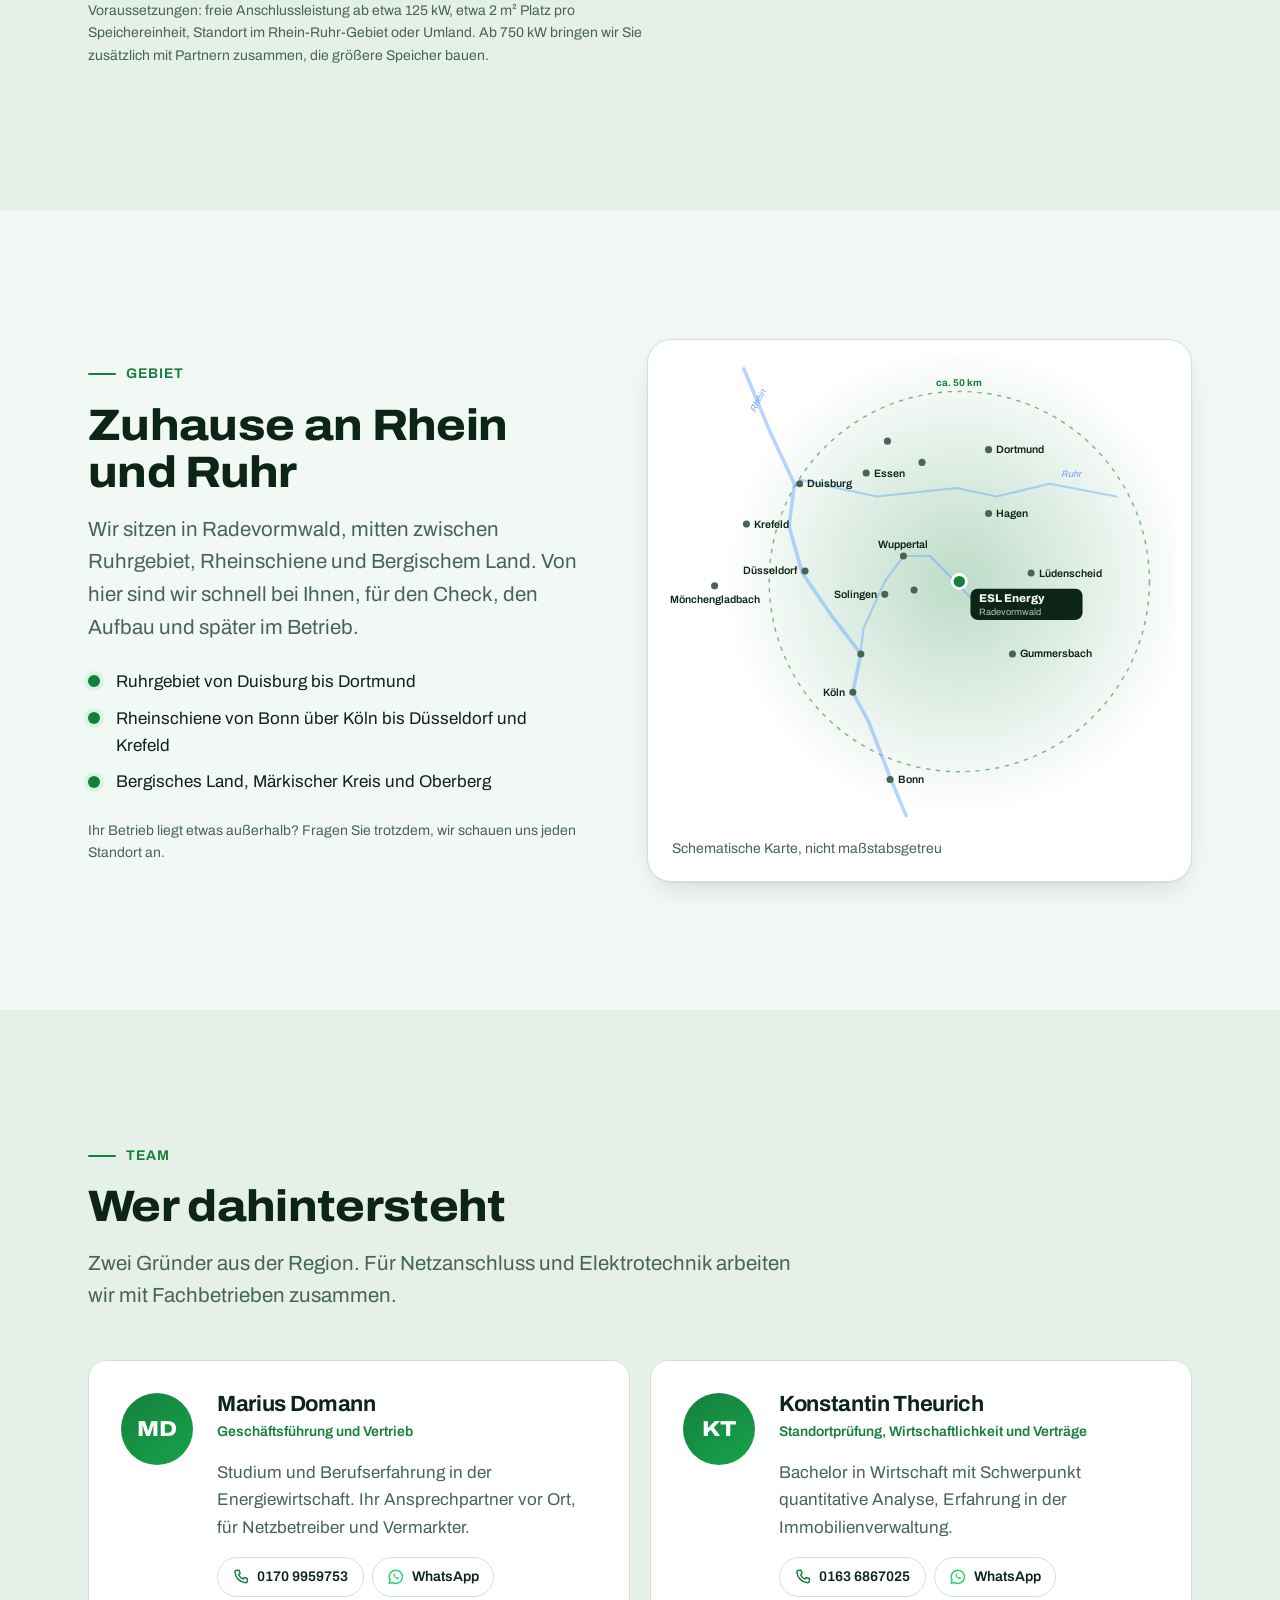
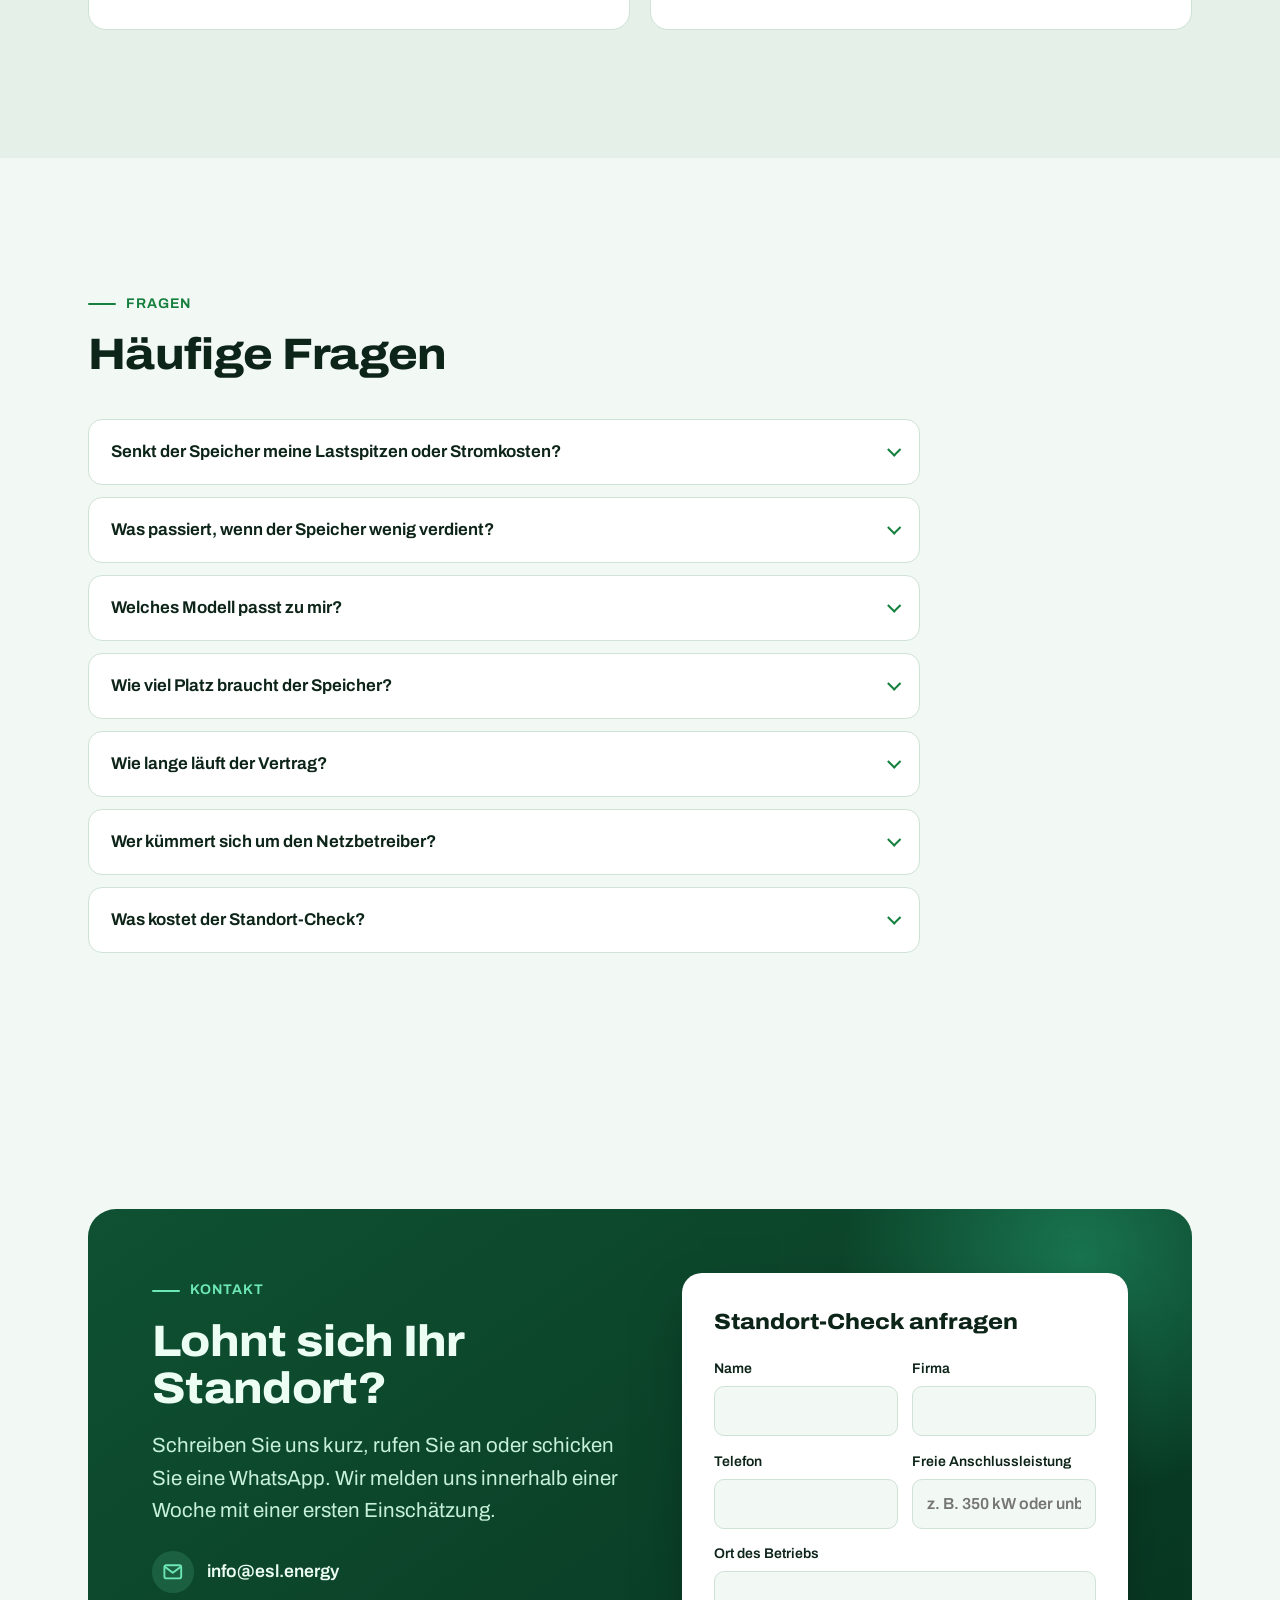
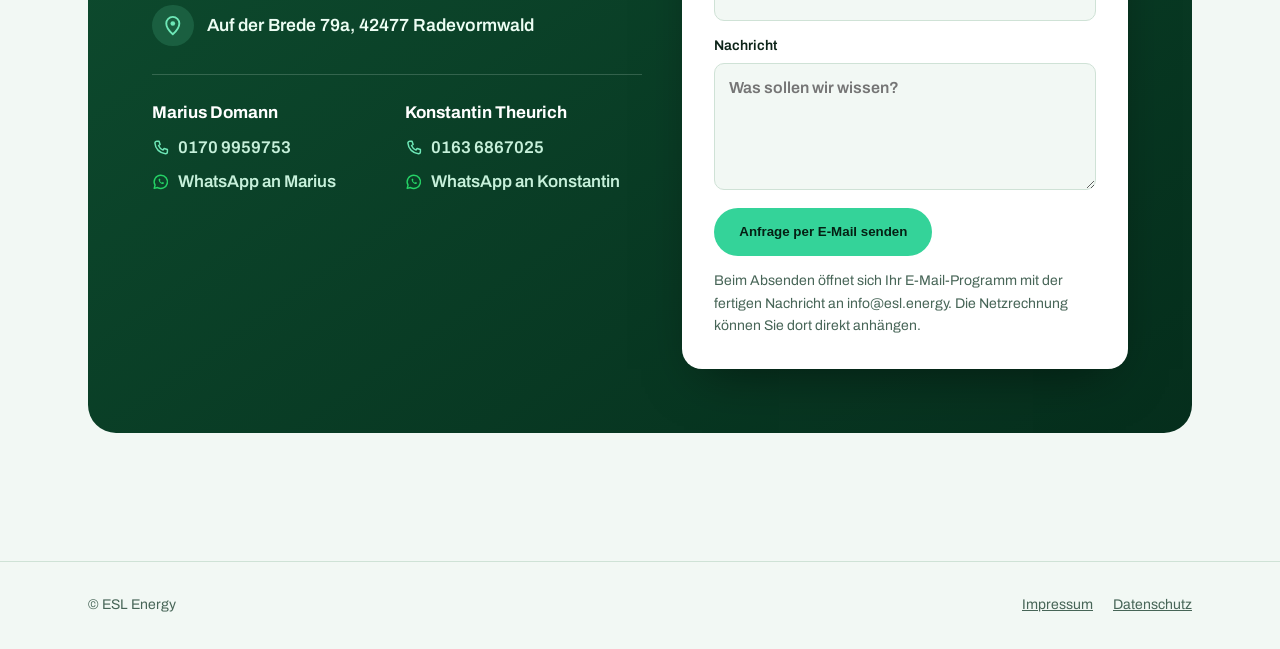
==== commit b12393f3: "Logo-Akku lädt und entlädt fließend, Gewinnerwartung konservativ (4.000–8.000 € je Speicher) Co-Auth" ====
--- a/index.html
+++ b/index.html
@@ -298,7 +298,7 @@
         </details>
         <details class="zeige">
           <summary>Welches Modell passt zu mir?</summary>
-          <p>Wer feste, planbare Einnahmen möchte, wählt das Modell Fest. Wer am Strommarkt mitverdienen will, wählt Plus: Nach unserer Erwartung liegt der Gewinnanteil bei rund 1.200 bis 2.100 € pro Speicher und Jahr, zusätzlich zur Pacht von 750 €. Garantieren können wir diesen Teil nicht.</p>
+          <p>Wer feste, planbare Einnahmen möchte, wählt das Modell Fest. Wer am Strommarkt mitverdienen will, wählt Plus: Nach unserer Erwartung liegt der Gewinnanteil bei rund 600 bis 1.200 € pro Speicher und Jahr, zusätzlich zur Pacht von 750 €. Garantieren können wir diesen Teil nicht.</p>
         </details>
         <details class="zeige">
           <summary>Wie viel Platz braucht der Speicher?</summary>
--- a/css/style.css
+++ b/css/style.css
@@ -123,8 +123,8 @@
   color: var(--text); text-decoration: none; white-space: nowrap;
 }
 .marke svg { width: 2rem; color: var(--akzent); }
-.marke-ladung { transform-origin: 6px 12px; animation: ladung 4s ease-in-out infinite; }
-@keyframes ladung { 0% { transform: scaleX(0.2); } 60%, 100% { transform: scaleX(1); } }
+.marke-ladung { transform-origin: 6px 12px; animation: ladung 6s ease-in-out infinite; }
+@keyframes ladung { 0%, 100% { transform: scaleX(0.12); } 50% { transform: scaleX(1); } }
 
 .nav { display: flex; align-items: center; gap: 0.25rem; }
 .nav a {
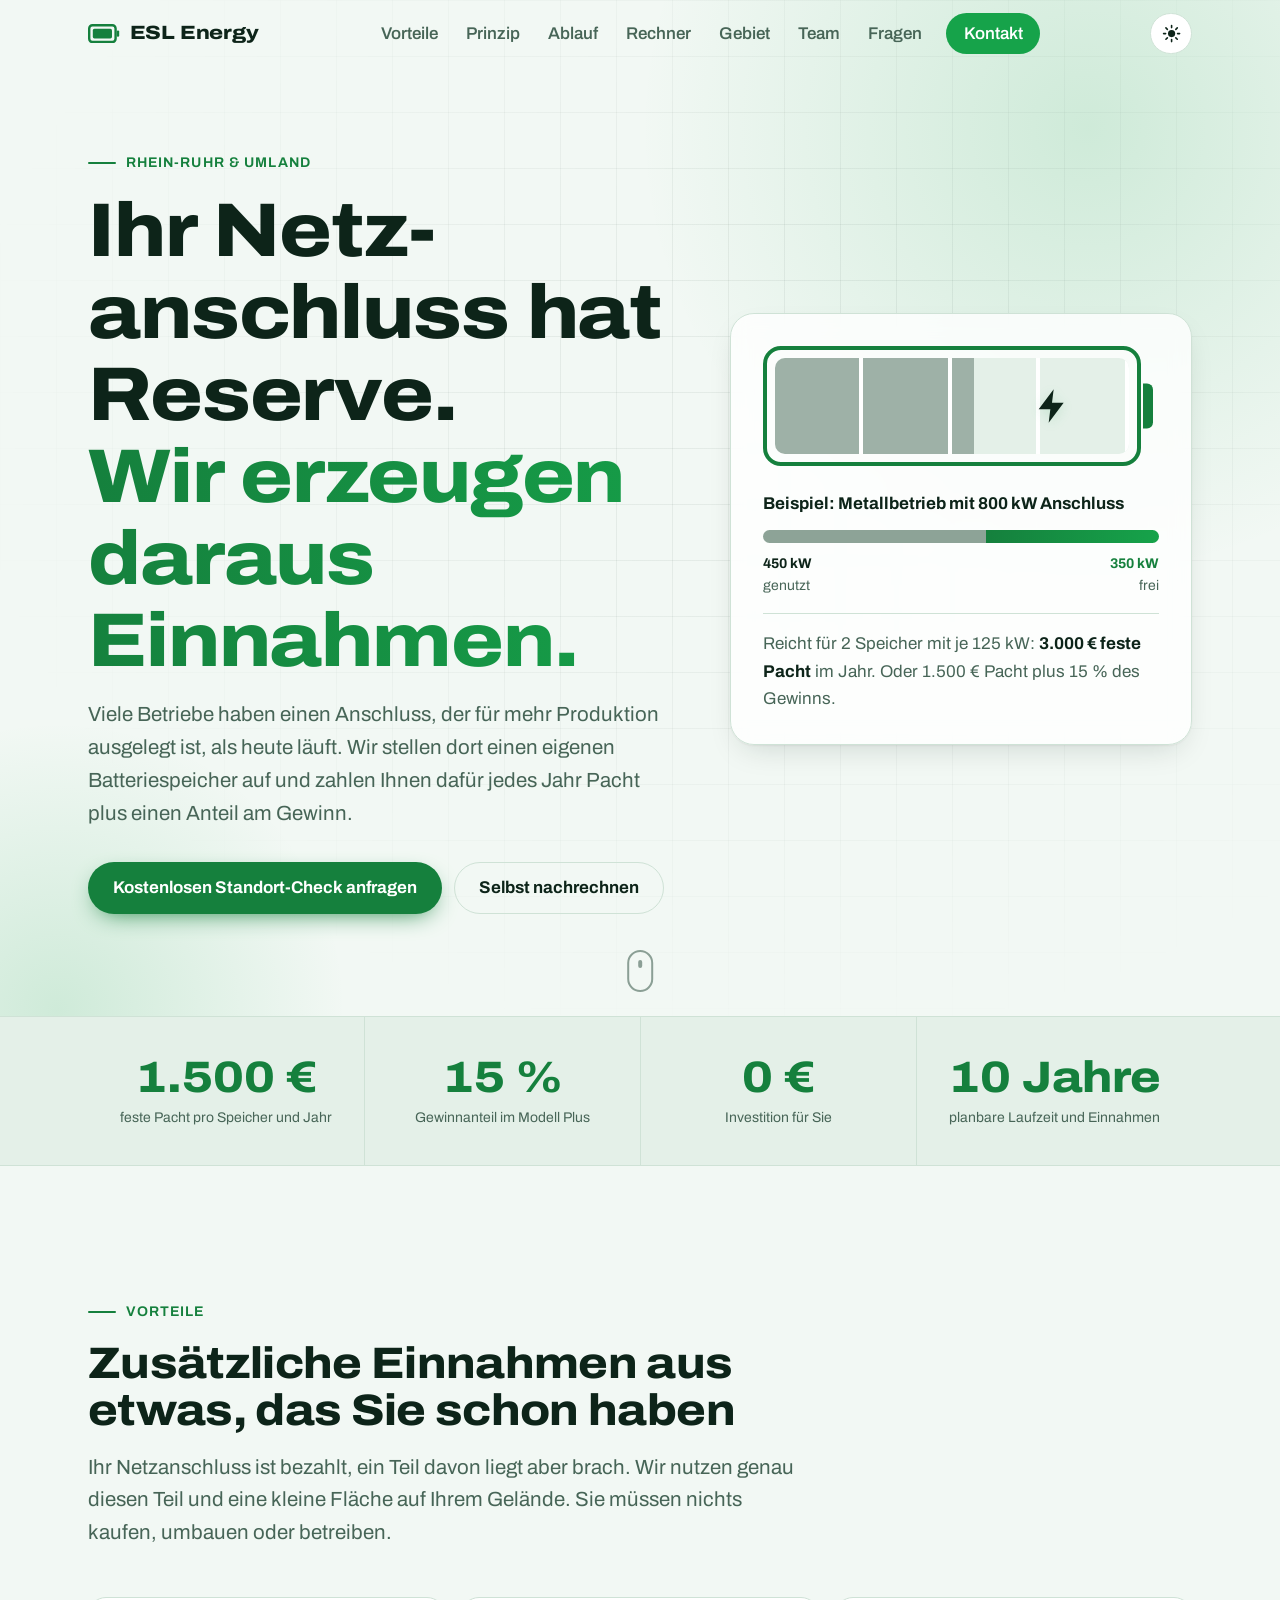
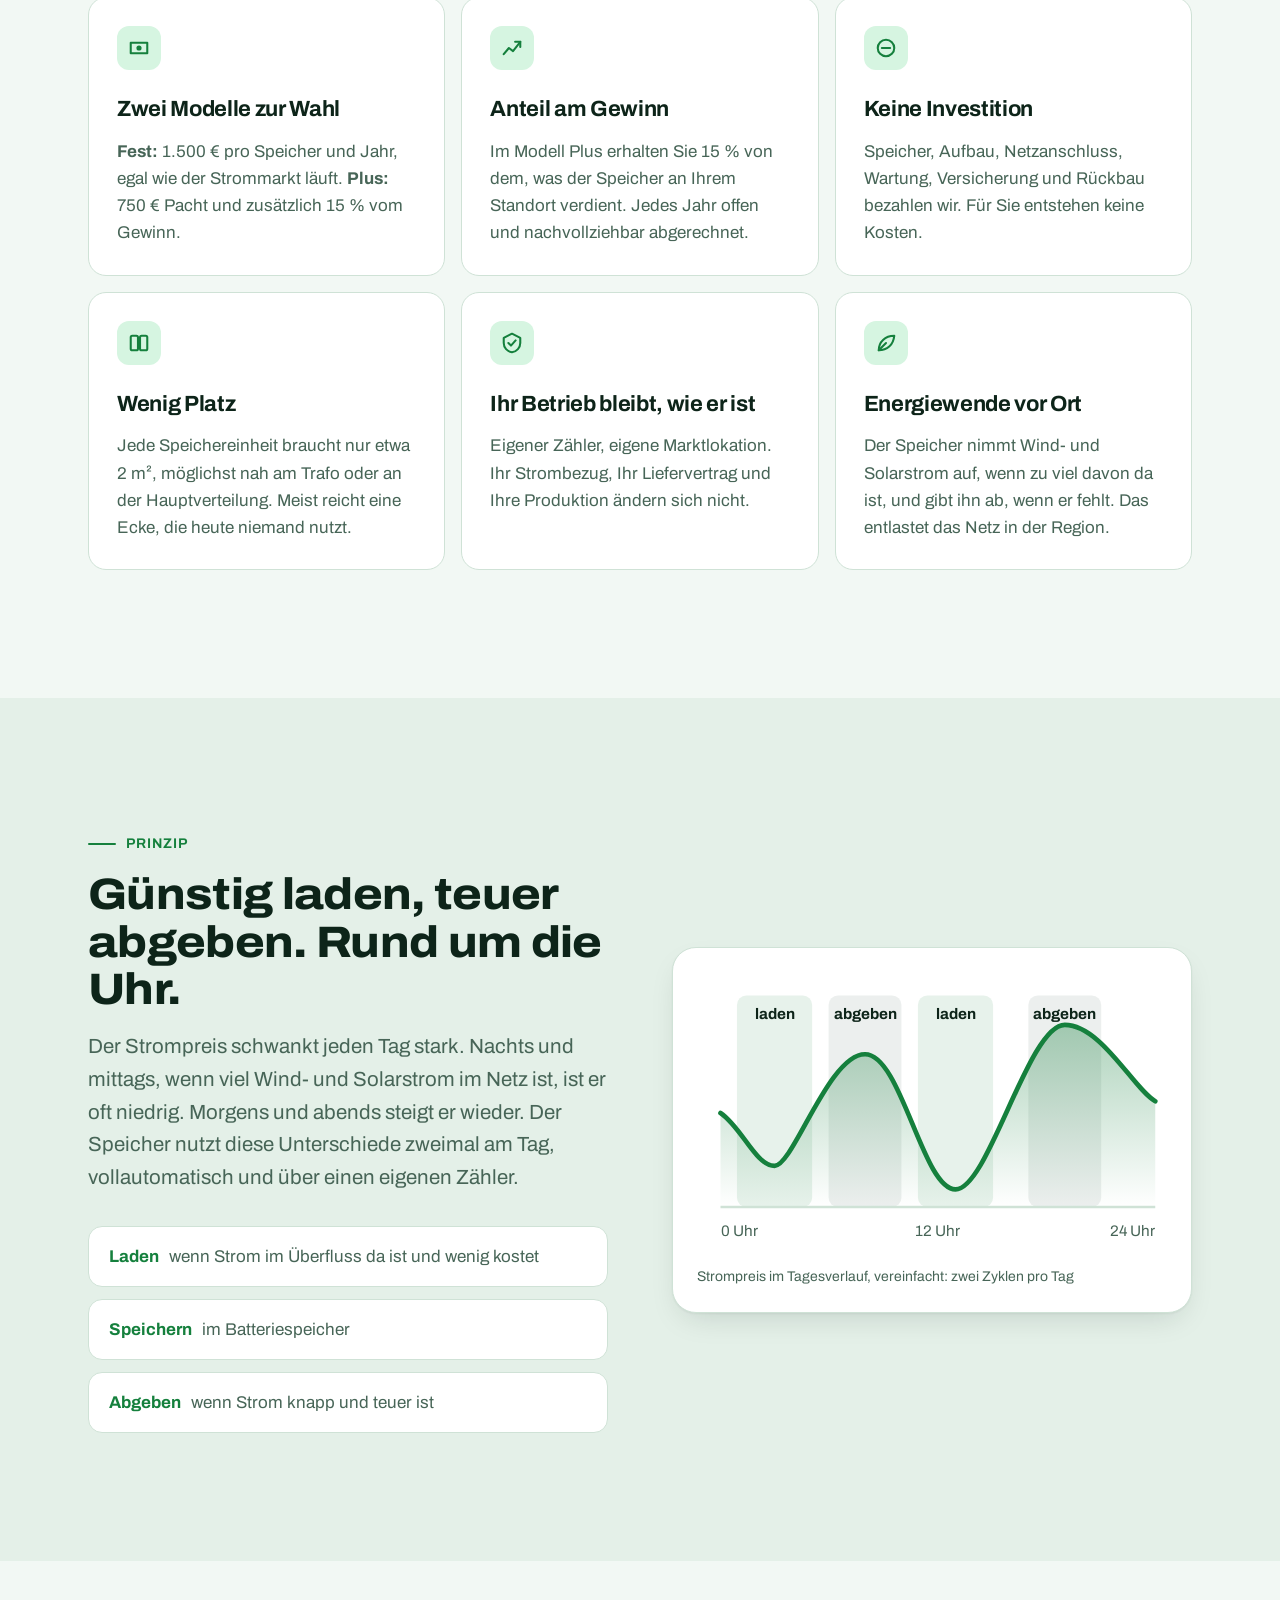
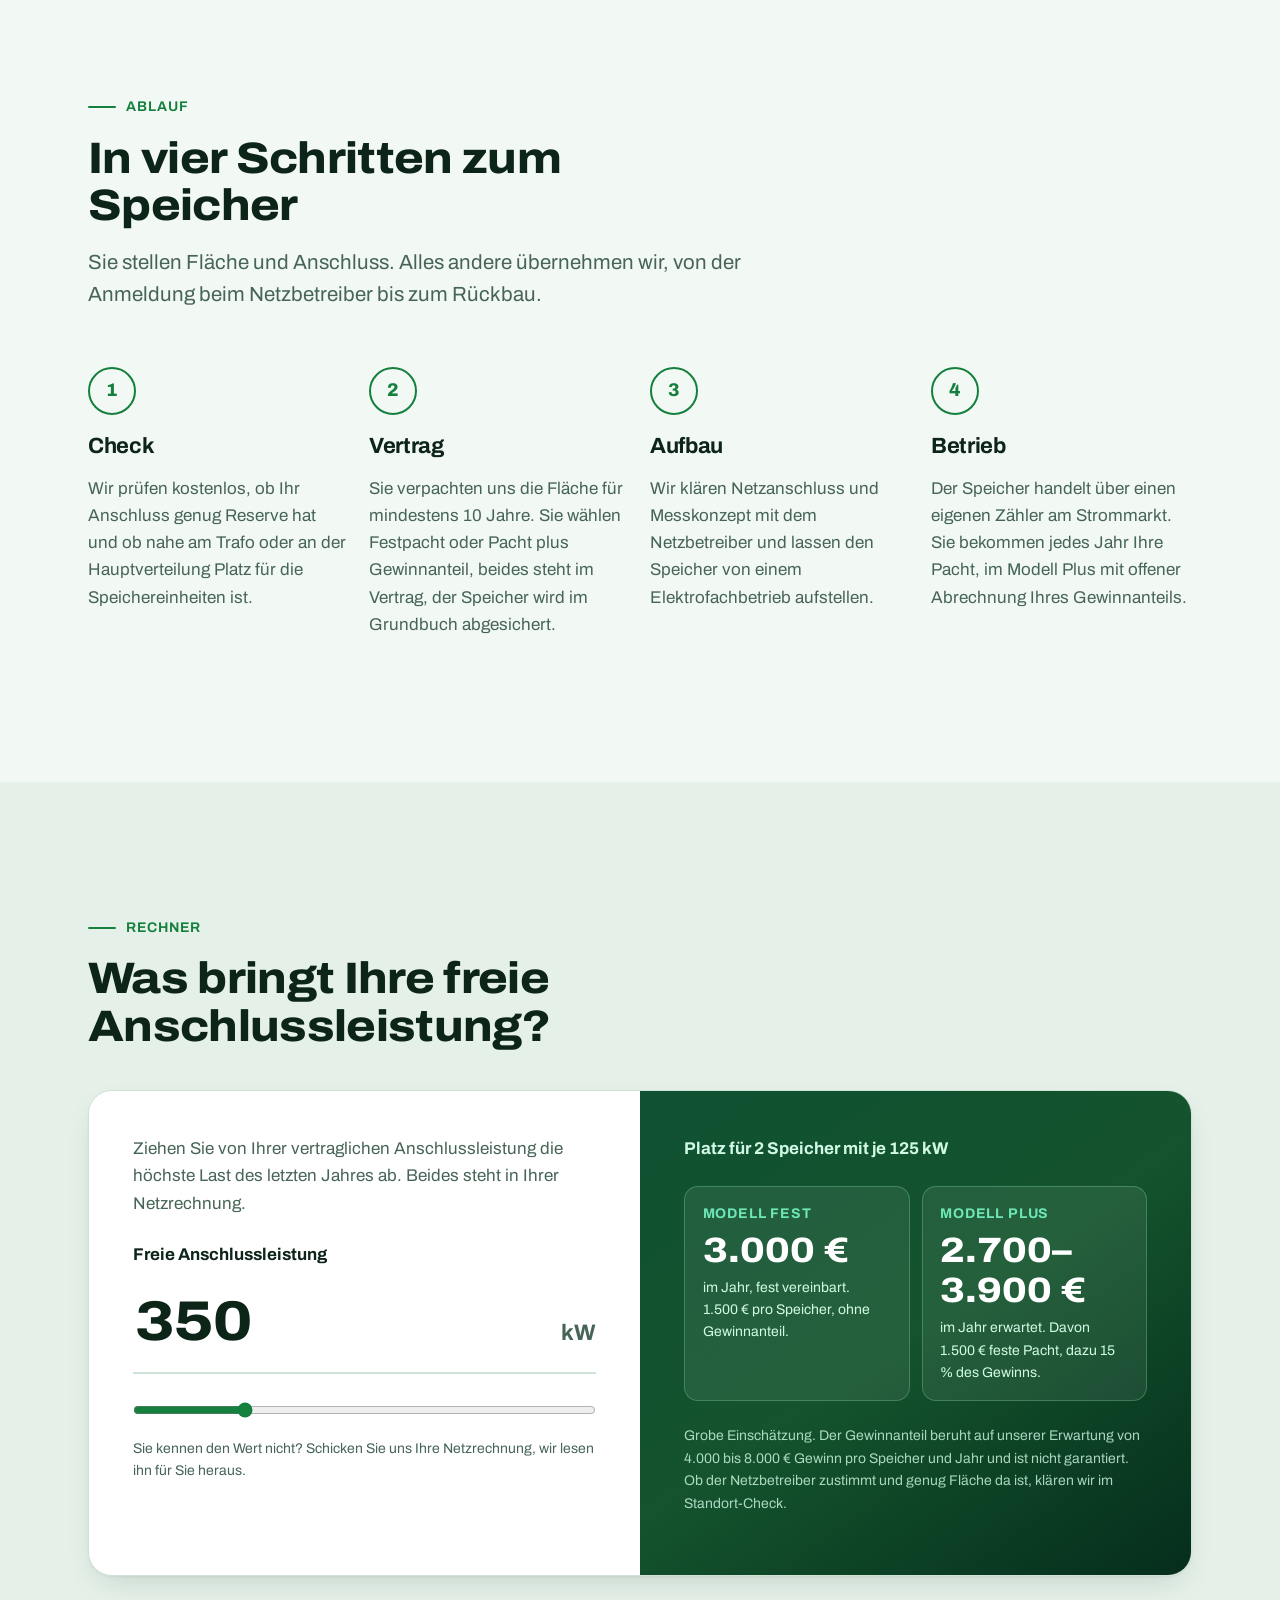
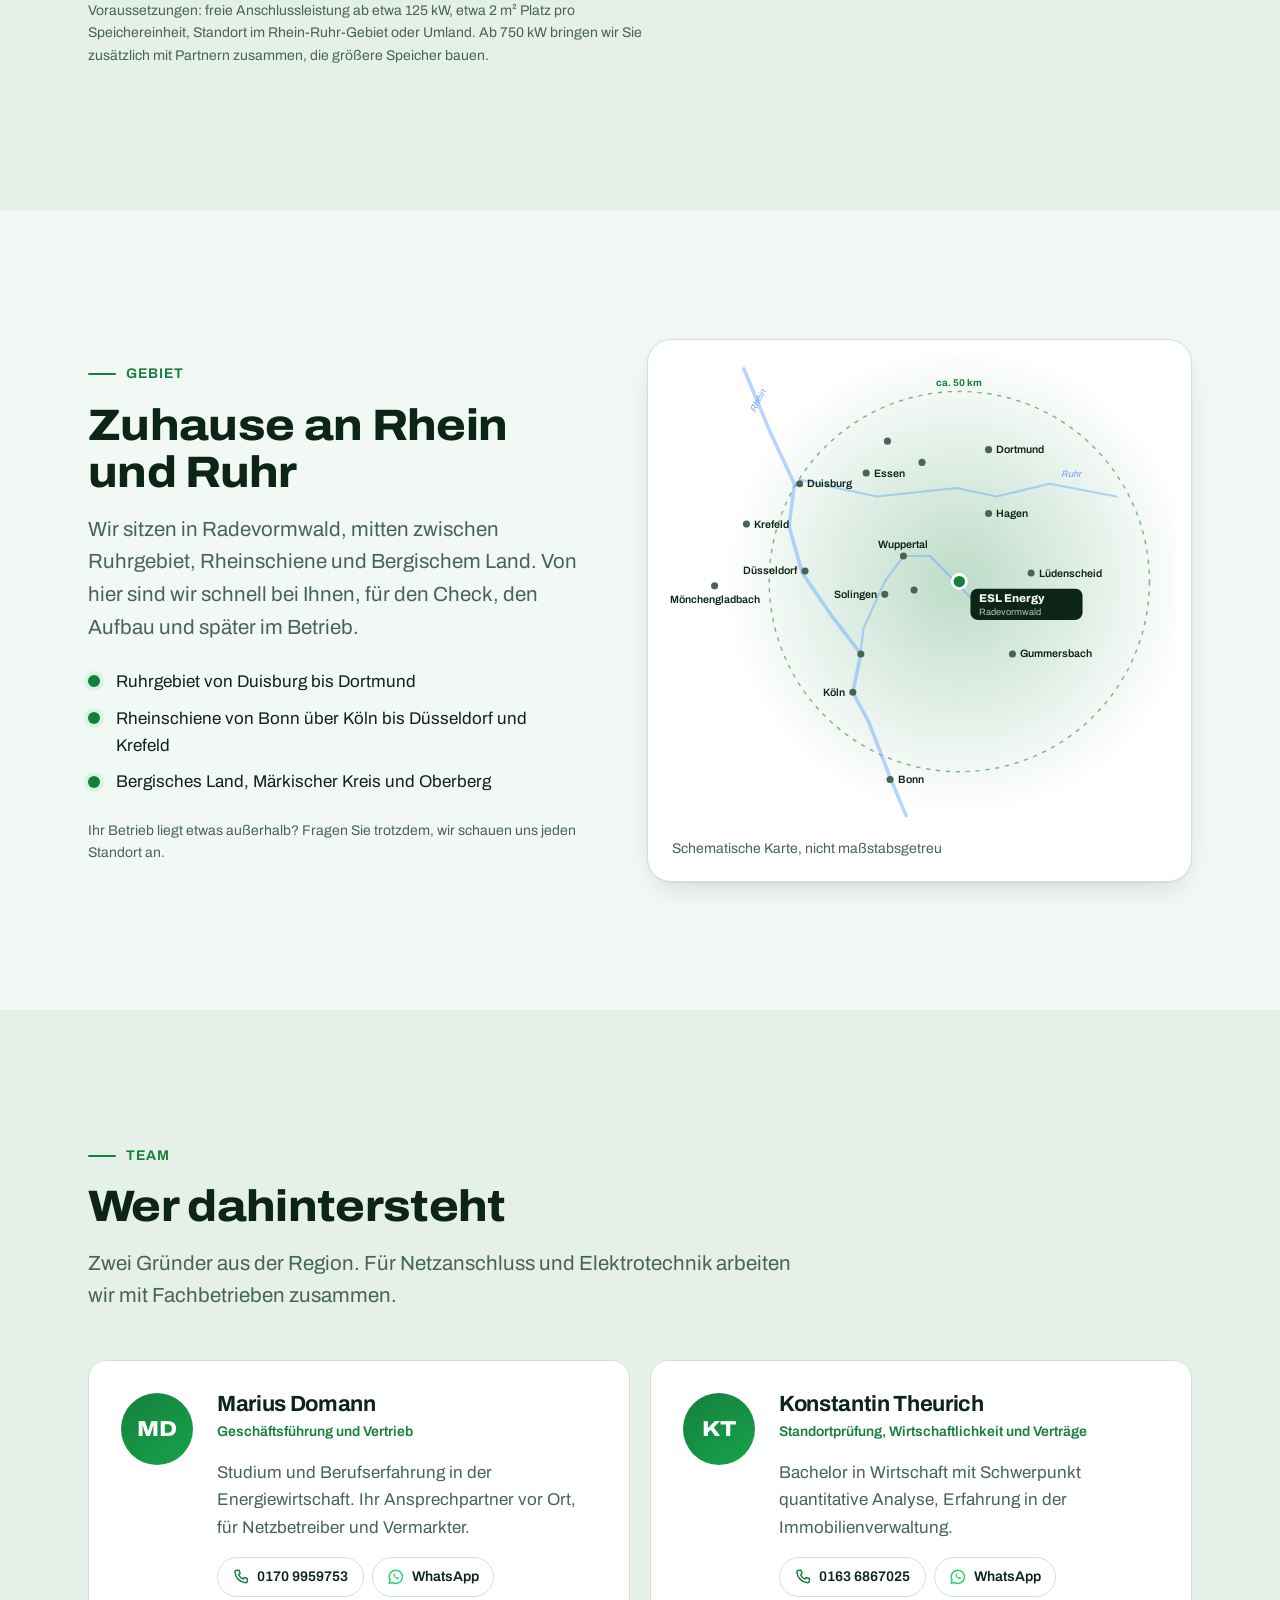
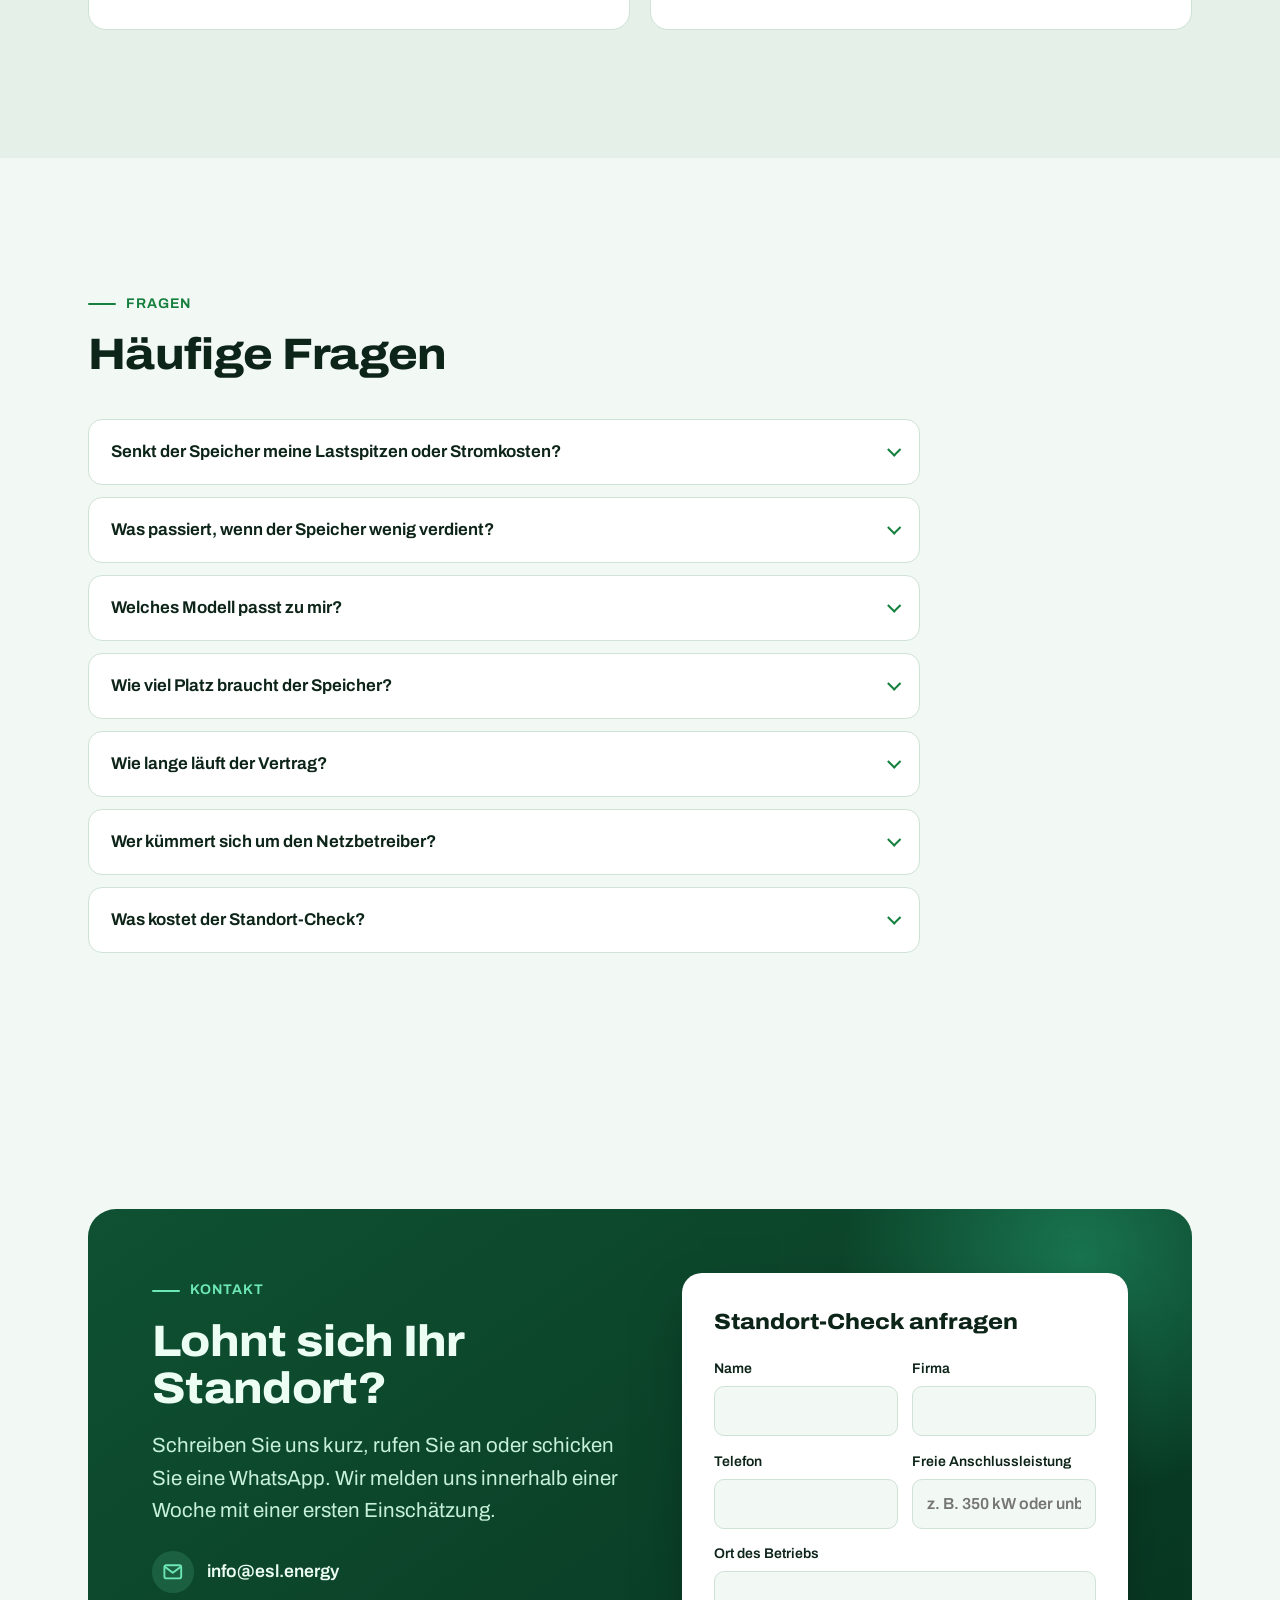
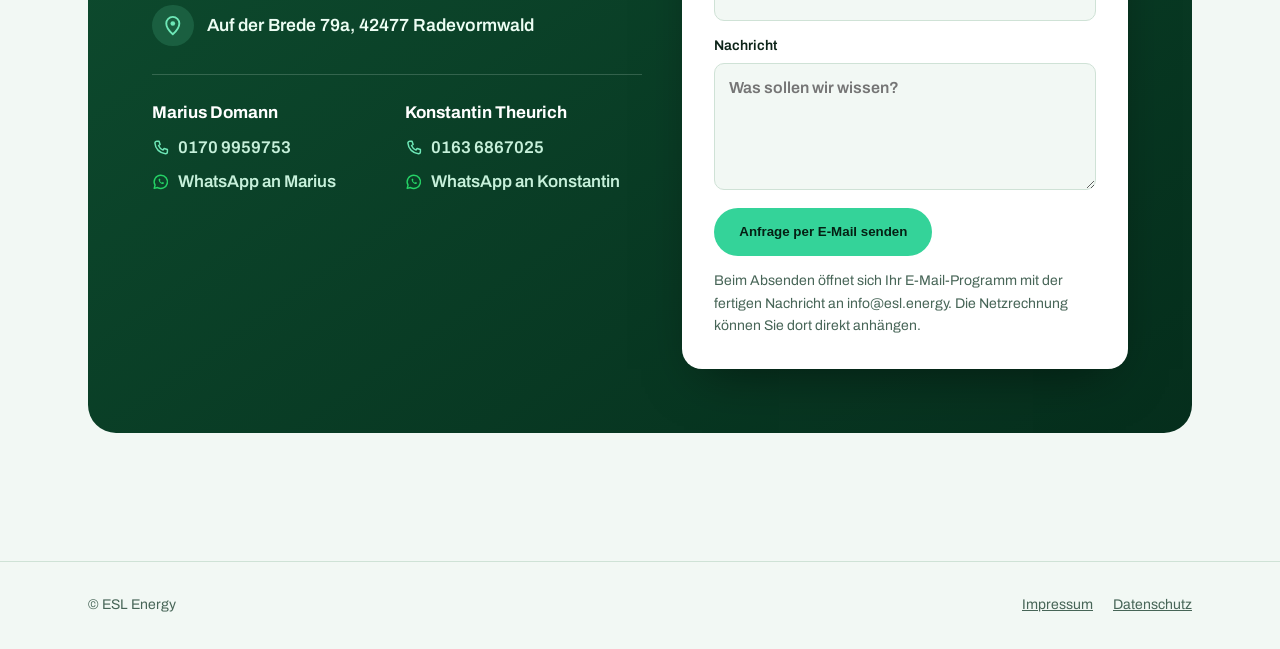
==== commit 5b88fd74: "Prinzip: zwei Lade- und Entladezyklen pro Tag Co-Authored-By: Claude Opus 5.5 <noreply@anthropic.com" ====
--- a/index.html
+++ b/index.html
@@ -136,29 +136,34 @@
       <div>
         <p class="kicker zeige">Prinzip</p>
         <h2 class="zeige">Günstig laden, teuer abgeben. Rund um die Uhr.</h2>
-        <p class="lead zeige">Der Strompreis schwankt jeden Tag stark. Mittags, wenn viel Solarstrom im Netz ist, ist er oft fast null, abends steigt er wieder. Der Speicher nutzt genau diesen Unterschied, vollautomatisch und über einen eigenen Zähler.</p>
+        <p class="lead zeige">Der Strompreis schwankt jeden Tag stark. Nachts und mittags, wenn viel Wind- und Solarstrom im Netz ist, ist er oft niedrig. Morgens und abends steigt er wieder. Der Speicher nutzt diese Unterschiede zweimal am Tag, vollautomatisch und über einen eigenen Zähler.</p>
         <ol class="prinzip-schritte">
           <li class="zeige"><b>Laden</b> wenn Strom im Überfluss da ist und wenig kostet</li>
           <li class="zeige"><b>Speichern</b> im Batteriespeicher</li>
           <li class="zeige"><b>Abgeben</b> wenn Strom knapp und teuer ist</li>
         </ol>
       </div>
-      <figure class="kurve zeige" aria-label="Schematischer Tagesverlauf des Strompreises mit Lade- und Entladephasen">
+      <figure class="kurve zeige" aria-label="Schematischer Tagesverlauf des Strompreises mit zwei Lade- und zwei Entladephasen">
         <svg viewBox="0 0 400 240" aria-hidden="true">
           <defs>
             <linearGradient id="kurve-flaeche" x1="0" y1="0" x2="0" y2="1"><stop offset="0" stop-color="currentColor" stop-opacity=".35"/><stop offset="1" stop-color="currentColor" stop-opacity="0"/></linearGradient>
           </defs>
-          <rect class="kurve-laden" x="150" y="20" width="90" height="180" rx="8"/>
-          <rect class="kurve-abgeben" x="280" y="20" width="80" height="180" rx="8"/>
-          <path class="kurve-flaeche" d="M20 120 C60 110 90 80 120 110 S170 190 200 185 S250 150 280 90 S330 40 350 60 S380 110 390 115 L390 200 L20 200 Z" fill="url(#kurve-flaeche)"/>
-          <path class="kurve-linie" d="M20 120 C60 110 90 80 120 110 S170 190 200 185 S250 150 280 90 S330 40 350 60 S380 110 390 115" fill="none" stroke="currentColor" stroke-width="4" stroke-linecap="round"/>
+          <rect class="kurve-laden" x="34" y="20" width="64" height="180" rx="8"/>
+          <rect class="kurve-abgeben" x="112" y="20" width="62" height="180" rx="8"/>
+          <rect class="kurve-laden" x="188" y="20" width="64" height="180" rx="8"/>
+          <rect class="kurve-abgeben" x="282" y="20" width="62" height="180" rx="8"/>
+          <path class="kurve-flaeche" d="M20 120 C38 132 50 165 66 165 S112 70 143 70 S192 185 220 185 S282 45 313 45 S372 100 390 110 L390 200 L20 200 Z" fill="url(#kurve-flaeche)"/>
+          <path class="kurve-linie" d="M20 120 C38 132 50 165 66 165 S112 70 143 70 S192 185 220 185 S282 45 313 45 S372 100 390 110" fill="none" stroke="currentColor" stroke-width="4" stroke-linecap="round"/>
           <line x1="20" y1="200" x2="390" y2="200" class="kurve-achse"/>
-          <text x="195" y="42" text-anchor="middle" class="kurve-marke">laden</text>
-          <text x="320" y="42" text-anchor="middle" class="kurve-marke">abgeben</text>
+          <text x="66" y="40" text-anchor="middle" class="kurve-marke">laden</text>
+          <text x="143" y="40" text-anchor="middle" class="kurve-marke">abgeben</text>
+          <text x="220" y="40" text-anchor="middle" class="kurve-marke">laden</text>
+          <text x="313" y="40" text-anchor="middle" class="kurve-marke">abgeben</text>
+          <text x="205" y="225" text-anchor="middle">12 Uhr</text>
           <text x="20" y="225">0 Uhr</text>
           <text x="390" y="225" text-anchor="end">24 Uhr</text>
         </svg>
-        <figcaption>Strompreis im Tagesverlauf, vereinfacht</figcaption>
+        <figcaption>Strompreis im Tagesverlauf, vereinfacht: zwei Zyklen pro Tag</figcaption>
       </figure>
     </div>
   </section>
--- a/css/style.css
+++ b/css/style.css
@@ -359,7 +359,7 @@
 .kurve-achse { stroke: var(--linie); stroke-width: 2; }
 .kurve text { fill: var(--text-2); font-size: 13px; font-family: inherit; }
 .kurve .kurve-marke { fill: var(--text); font-weight: 700; }
-.kurve-linie { stroke-dasharray: 700; stroke-dashoffset: 700; transition: stroke-dashoffset 2.2s cubic-bezier(.6, 0, .3, 1) 0.2s; }
+.kurve-linie { stroke-dasharray: 1000; stroke-dashoffset: 1000; transition: stroke-dashoffset 2.2s cubic-bezier(.6, 0, .3, 1) 0.2s; }
 .kurve-flaeche { opacity: 0; transition: opacity 1s 1.6s; }
 .kurve.sichtbar .kurve-linie { stroke-dashoffset: 0; }
 .kurve.sichtbar .kurve-flaeche { opacity: 1; }
